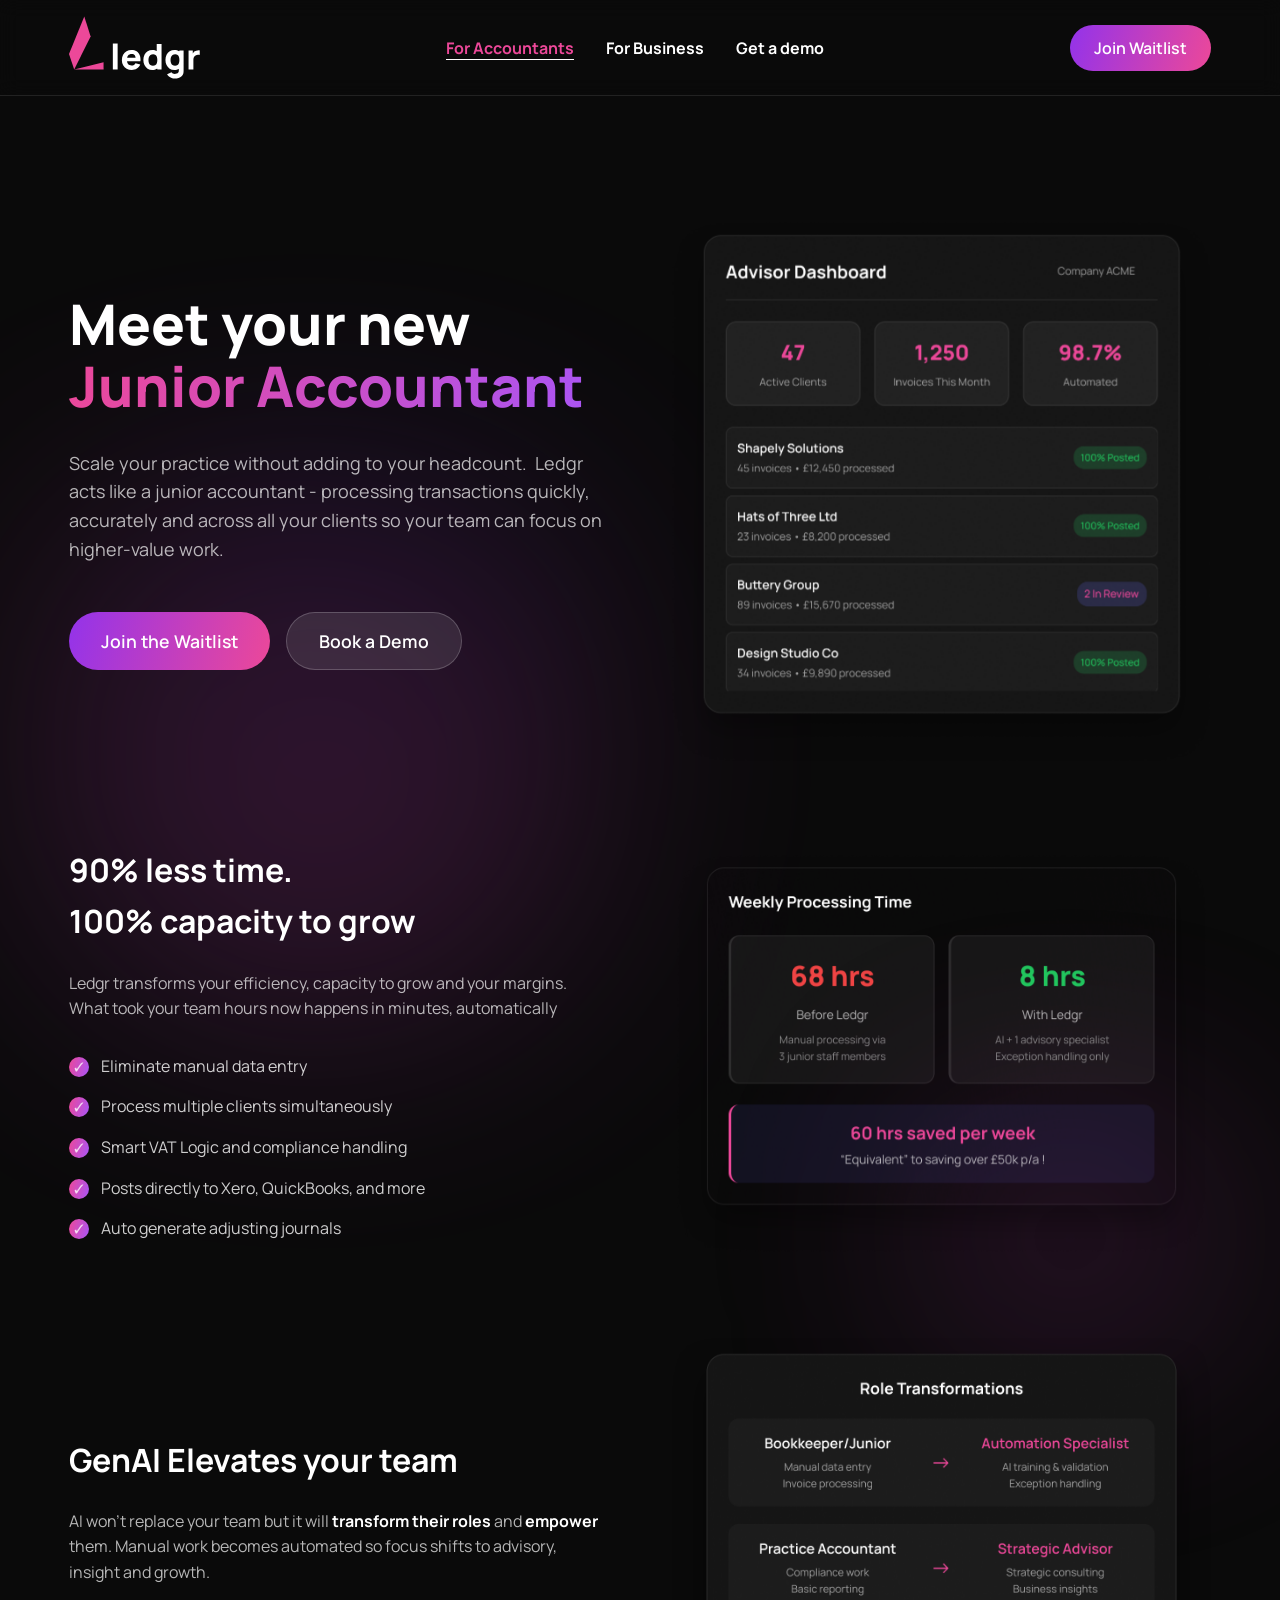
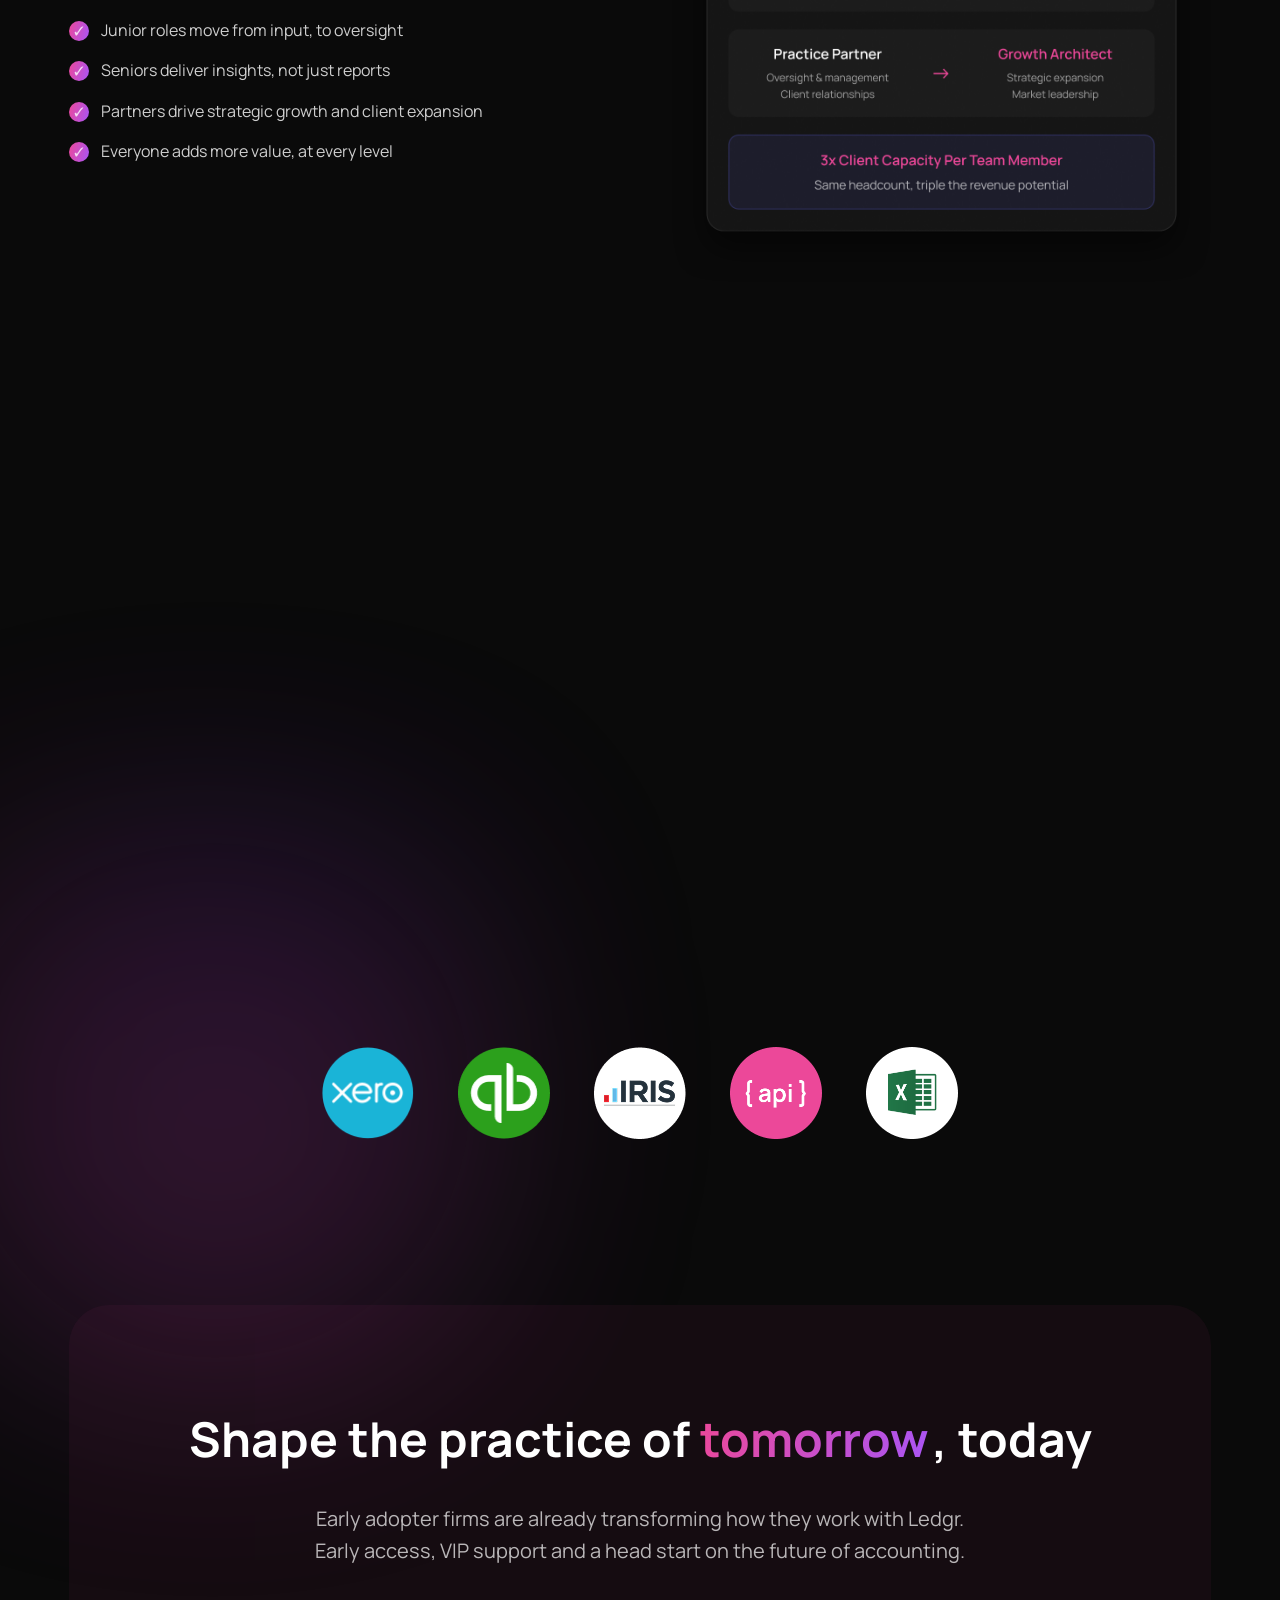
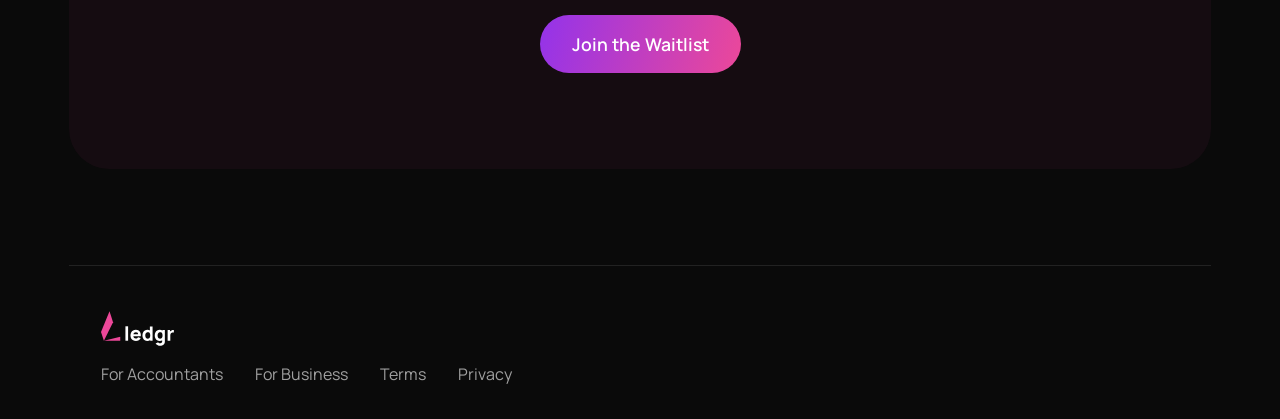
==== for-accountants/index.html @ b86c3c22 "Initial import of live site from /var/www/html" ====
<!DOCTYPE html>
<html lang="en-GB">
<head>
	<meta charset="utf-8">
	<meta name="viewport" content="width=device-width, initial-scale=1">
	<link rel="shortcut icon" href="../images/favicon.png" />

	<link rel="preconnect" href="https://fonts.googleapis.com">
	<link rel="preconnect" href="https://fonts.gstatic.com" crossorigin>
	<link href="https://fonts.googleapis.com/css2?family=Manrope:wght@200..800&display=swap" rel="stylesheet">
	<link rel="stylesheet" href="https://sibforms.com/forms/end-form/build/sib-styles.css">
	<link rel="stylesheet" href="../css/main.css?v=2" type="text/css" media="all" />

	<title>Ledgr - A new era of accountancy</title>
</head>
<body>

	<header id="site-header">
		<div class="container">
			<a href="/"><img src="../images/logo.svg" alt="ledgr logo" /></a>
			<nav>
				<ul>
					<li class="current-page"><a href="../for-accountants">For Accountants</a></li>
					<li><a href="../for-business">For Business</a></li>
					<li><a href="#get-a-demo" class="modal-link">Get a demo</a></li>
				</ul>
			</nav>
			<div class="header-right">
				<a href="#join-waiting-list" class="button modal-link"><span>Join Waitlist</span></a>
				<a href="#" class="button button-secondary toggle-nav"><span>Menu</span></a>
			</div>
		</div>
	</header>

	<div id="primary">

		<section class="page-block page-block-image-and-content page-block-accountants-banner">
			<div class="container">
				<div class="image-and-content image-on-right">
					<figure class="image-holder animate animated-delay-200" data-animate="fadeInUp">
						<img src="../images/accountants-image-1.png" alt="" />
					</figure>
					<article class="page-banner-text animate" data-animate="fadeInUp">
						<h1>Meet your new <span>Junior Accountant</span></h1>
						<p>Scale your practice without adding to your headcount.  Ledgr acts like a junior accountant - processing transactions quickly, accurately and across all your clients so your team can focus on higher-value work.</p>
						<div class="buttons">
							<a href="#join-waiting-list" class="button modal-link animate animated-delay-600" data-animate="fadeInUp"><span>Join the Waitlist</span></a>
							<a href="#get-a-demo" class="button button-secondary modal-link animate animated-delay-800" data-animate="fadeInUp"><span>Book a Demo</span></a>
						</div>
					</article>
				</div>
			</div>
		</section>

		<section class="page-block page-block-image-and-content page-block-accountants-content-1">
			<div class="container">
				<div class="image-and-content image-on-right">
					<figure class="image-holder animate animated-delay-200" data-animate="fadeInUp">
						<img src="../images/accountants-image-savings.png" alt="" />
					</figure>
					<article class="animate" data-animate="fadeInUp">
						<h2>90% less time. <br/>100% capacity to grow</h2>
						<p>Ledgr transforms your efficiency, capacity to grow and your margins. What took your team hours now happens in minutes, automatically</p>
						<ul class="tick-list">
							<li>Eliminate manual data entry </li>
							<li>Process multiple clients simultaneously</li>
							<li>Smart VAT Logic and compliance handling</li>
							<li>Posts directly to Xero, QuickBooks, and more</li>
							<li>Auto generate adjusting journals</li>
						</ul>
					</article>
				</div>
			</div>
		</section>

		<section class="page-block page-block-image-and-content page-block-accountants-content-2">
			<div class="container">
				<div class="image-and-content image-on-right">
					<figure class="image-holder animate animated-delay-200" data-animate="fadeInUp">
						<img src="../images/accountants-image-3.png" alt="" />
					</figure>
					<article class="animate" data-animate="fadeInUp">
						<h2>GenAI Elevates your team</h2>
						<p>AI won't replace your team but it will <strong>transform their roles</strong> and <strong>empower</strong> them. Manual work becomes automated so focus shifts to advisory, insight and growth.</p>
						<ul class="tick-list">
							<li>Junior roles move from input, to oversight</li>
							<li>Seniors deliver insights, not just reports</li>
							<li>Partners drive strategic growth and client expansion</li>
							<li>Everyone adds more value, at every level</li>
						</ul>
					</article>
				</div>
			</div>
		</section>

		<section class="page-block page-block-stats page-block-accountants-stats">
			<div class="container">
				<div class="stats-header animate" data-animate="fadeInUp">
					<h2>Numbers matter. <span>Here’s what to expect</span></h2>
					<p>Working closely with early adopters to deliver these outcomes and start to add real value</p>
				</div>
				<div class="stats-bar">
					<div class="stat animate animated-delay-200" data-animate="fadeInUp">
						<div class="stat-number">90%</div>
						<p>Reduction in <br/>processing time</p>
					</div>
					<div class="stat animate animated-delay-400" data-animate="fadeInUp">
						<div class="stat-number">3x</div>
						<p>Client capacity per team member</p>
					</div>
					<div class="stat animate animated-delay-600" data-animate="fadeInUp">
						<div class="stat-number">£125k +</div>
						<p>Estimated additional billable time p/a</p>
					</div>
					<div class="stat animate animated-delay-800" data-animate="fadeInUp">
						<div class="stat-number">48 hrs</div>
						<p>Setup and integration time</p>
					</div>
				</div>
			</div>
		</section>

		<section class="page-block page-block-works-with page-block-accountants-works-with">
			<div class="container">
				<div class="works-with-heading animate" data-animate="fadeInUp">
					<h2>Built To Work With Your Existing Tools</h2>
					<p>*Contact us for any specific tool at hello@ledgr.team</p>
				</div>
				<div class="works-with">
					<img src="../images/works-with-logos/xero.png" alt="Xero" class="animate animated-delay-200" data-animate="fadeInUp" />
					<img src="../images/works-with-logos/qb.png" alt="QuickBooks" class="animate animated-delay-400" data-animate="fadeInUp" />
					<img src="../images/works-with-logos/iris.png" alt="Iris" class="animate animated-delay-600" data-animate="fadeInUp" />
					<img src="../images/works-with-logos/api.png" alt="api" class="animate animated-delay-800" data-animate="fadeInUp" />
					<img src="../images/works-with-logos/excel.png" alt="Excel" class="animate animated-delay-1000" data-animate="fadeInUp" />
				</div>
			</div>
		</section>

		<section class="page-block page-block-call-to-action page-block-accountants-call-to-action">
			<div class="container">
				<div class="call-to-action">
					<h2 class="animate" data-animate="fadeInUp">Shape the practice of <span>tomorrow</span>, today</h2>
					<p class="animate animated-delay-200" data-animate="fadeInUp">Early adopter firms are already transforming how they work with Ledgr.<br/>Early access, VIP support and a head start on the future of accounting.</p>
					<div class="buttons animate animated-delay-400" data-animate="fadeInUp">
						<a href="#join-waiting-list" class="button modal-link"><span>Join the Waitlist</span></a>
					</div>
				</div>
			</div>
		</section>

		<footer id="site-footer">
			<div class="container">
				<img src="../images/logo.svg" alt="ledgr logo" class="footer-logo" />
				<nav>
					<ul>
						<li><a href="../for-accountants">For Accountants</a></li>
						<li><a href="../for-business">For Business</a></li>
						<li><a href="../terms">Terms</a></li>
						<li><a href="../privacy">Privacy</a></li>
					</ul>
				</nav>
			</div>
		</footer>

	</div>

	<!-- Start of modal forms -->
	<div class="modal-back"></div>
	<div class="modal-window">
		<span class="modal-window-gradient"></span>
		<a href="#" class="close-modal-window-link close-modal-window">Close</a>
		<div class="modal-window-content">

			<div class="modal-form">
				<div class="modal-form-heading">
					<h5>Start your Ledgr journey today</h5>
					<p>Get your name on the list to be one of the first to try Ledgr.ai</p>
				</div>

				<div class="sib-form">
				    <div id="sib-form-container" class="sib-form-container">
				        <div
				            id="error-message"
				            class="sib-form-message-panel"
				        >
				            <div class="sib-form-message-panel__text sib-form-message-panel__text--center">
				                <svg viewBox="0 0 512 512" class="sib-icon sib-notification__icon">
				                    <path
				                        d="M256 40c118.621 0 216 96.075 216 216 0 119.291-96.61 216-216 216-119.244 0-216-96.562-216-216 0-119.203 96.602-216 216-216m0-32C119.043 8 8 119.083 8 256c0 136.997 111.043 248 248 248s248-111.003 248-248C504 119.083 392.957 8 256 8zm-11.49 120h22.979c6.823 0 12.274 5.682 11.99 12.5l-7 168c-.268 6.428-5.556 11.5-11.99 11.5h-8.979c-6.433 0-11.722-5.073-11.99-11.5l-7-168c-.283-6.818 5.167-12.5 11.99-12.5zM256 340c-15.464 0-28 12.536-28 28s12.536 28 28 28 28-12.536 28-28-12.536-28-28-28z"
				                    />
				                </svg>
				                <span class="sib-form-message-panel__inner-text"> Your data could not be saved. Please try again. </span>
				            </div>
				        </div>
				        <div></div>
				        <div
				            id="success-message"
				            class="sib-form-message-panel"
				            
				        >
				        	<div class="modal-form-success">
								<h5>Check your inbox!</h5>
								<p>Thanks for your interest in Legdr!<br/>Keep an eye on your inbox!</p>
								<div class="buttons">
									<a href="/" class="button close-modal-window-link"><span>Back to site</span></a>
								</div>
							</div>
				        	<span class="sib-form-message-panel__inner-text" style="position: absolute; left: -9999px;">
				        	</span>
				        </div>
				        <div></div>
				        <div
				            id="sib-container"
				            class="sib-container--large sib-container--vertical"
				            
				        >
				            <form
				                id="sib-form"
				                method="POST"
				                action="https://a8857b0c.sibforms.com/serve/[base64]"
				                data-type="subscription"
				            >
				                <div>
				                    <div class="sib-checkbox-group sib-form-block">
				                        <div class="form__entry entry_mcq">
				                            <div class="form__label-row">
				                                <div class="modal-form-checkboxes">
				                                    <div class="entry__choice">
				                                        <label class="checkbox__label">
				                                            <input type="checkbox" class="input_replaced" name="PROSPECT_REQUEST[]" data-value="get a demo" value="get a demo" data-required="true" />
				                                            <span class="checkbox checkbox_tick_positive"></span>
				                                            <span>Request a demo</span>
				                                        </label>
				                                    </div>
				                                    <div class="entry__choice">
				                                        <label class="checkbox__label">
				                                            <input type="checkbox" class="input_replaced" name="PROSPECT_REQUEST[]" data-value="join the waiting list" value="join the waiting list" data-required="true" />
				                                            <span class="checkbox checkbox_tick_positive"></span>
				                                            <span>Add me to the waiting list</span>
				                                        </label>
				                                    </div>
				                                </div>
				                            </div>
				                            <label
				                                class="entry__error entry__error--primary"
				                            >
				                            </label>
				                        </div>
				                    </div>
				                </div>
				                <div>
				                    <div class="modal-form-field sib-input sib-form-block">
				                        <div class="form__entry entry_block">
				                            <div class="form__label-row">
				                                <label
				                                    class="entry__label"
				                                    for="FIRSTNAME"
				                                    data-required="*"
				                                >
				                                    First name
				                                </label>
				                                <div class="entry__field"><input class="input" maxlength="200" type="text" id="FIRSTNAME" name="FIRSTNAME" autocomplete="off" placeholder="" data-required="true" required /></div>
				                            </div>
				                            <label
				                                class="entry__error entry__error--primary"
				                            >
				                            </label>
				                        </div>
				                    </div>
				                </div>
				                <div>
				                    <div class="modal-form-field sib-input sib-form-block">
				                        <div class="form__entry entry_block">
				                            <div class="form__label-row">
				                                <label
				                                    class="entry__label"
				                                    for="LASTNAME"
				                                    data-required="*"
				                                >
				                                    Last name
				                                </label>
				                                <div class="entry__field"><input class="input" maxlength="200" type="text" id="LASTNAME" name="LASTNAME" autocomplete="off" placeholder="" data-required="true" required /></div>
				                            </div>
				                            <label
				                                class="entry__error entry__error--primary"
				                            >
				                            </label>
				                        </div>
				                    </div>
				                </div>
				                <div>
				                    <div class="modal-form-field sib-input sib-form-block">
				                        <div class="form__entry entry_block">
				                            <div class="form__label-row">
				                                <label
				                                    class="entry__label"
				                                    for="COMPANY"
				                                    data-required="*"
				                                >
				                                    Company
				                                </label>
				                                <div class="entry__field"><input class="input" maxlength="200" type="text" id="COMPANY" name="COMPANY" autocomplete="off" placeholder="" data-required="true" required /></div>
				                            </div>
				                            <label
				                                class="entry__error entry__error--primary"
				                            >
				                            </label>
				                        </div>
				                    </div>
				                </div>
				                <div>
				                    <div class="modal-form-field sib-input sib-form-block">
				                        <div class="form__entry entry_block">
				                            <div class="form__label-row">
				                                <label class="entry__label" for="EMAIL" data-required="*">
				                                    Email
				                                </label>
				                                <div class="entry__field"><input class="input" type="text" id="EMAIL" name="EMAIL" autocomplete="off" placeholder="" data-required="true" required /></div>
				                            </div>
				                            <label
				                                class="entry__error entry__error--primary"
				                            >
				                            </label>
				                        </div>
				                    </div>
				                </div>
				                <div>
				                    <div class="sib-form-block">
				                        <button
				                            class="sib-form-block__button sib-form-block__button-with-loader button"
				                            form="sib-form"
				                            type="submit"
				                        >
				                            <svg class="icon clickable__icon progress-indicator__icon sib-hide-loader-icon" viewBox="0 0 512 512">
				                                <path
				                                    d="M460.116 373.846l-20.823-12.022c-5.541-3.199-7.54-10.159-4.663-15.874 30.137-59.886 28.343-131.652-5.386-189.946-33.641-58.394-94.896-95.833-161.827-99.676C261.028 55.961 256 50.751 256 44.352V20.309c0-6.904 5.808-12.337 12.703-11.982 83.556 4.306 160.163 50.864 202.11 123.677 42.063 72.696 44.079 162.316 6.031 236.832-3.14 6.148-10.75 8.461-16.728 5.01z"
				                                />
				                            </svg>
				                            Submit
				                        </button>
				                    </div>
				                </div>
				                <input type="text" name="email_address_check" value="" class="input--hidden" /> <input type="hidden" name="locale" value="en" />
				            </form>
				        </div>
				    </div>
				</div>





			

		</div>
	</div>
	<!-- End of modal forms -->

<script>
    window.REQUIRED_CODE_ERROR_MESSAGE = "Please choose a country code";
    window.LOCALE = "en";
    window.EMAIL_INVALID_MESSAGE = window.SMS_INVALID_MESSAGE = "The information provided is invalid. Please review the field format and try again.";
    window.REQUIRED_ERROR_MESSAGE = "This field cannot be left blank. ";
    window.GENERIC_INVALID_MESSAGE = "The information provided is invalid. Please review the field format and try again.";
    window.translation = { common: { selectedList: "{quantity} list selected", selectedLists: "{quantity} lists selected", selectedOption: "{quantity} selected", selectedOptions: "{quantity} selected" } };
    var AUTOHIDE = Boolean(0);
</script>
<script defer src="https://sibforms.com/forms/end-form/build/main.js"></script>


	<script type="text/javascript" src="../js/jquery.js"></script>
	<script type="text/javascript" src="../js/script.js?v=1"></script>

</body>
</html>
---- css/main.css ----
html, body, div, span, applet, object, iframe, h1, h2, h3, h4, h5, h6, p, blockquote, pre, a, abbr, acronym, address, big, cite, code, del, dfn, font, img, ins, kbd, q, s, samp, small, strike, tt, var, dl, dt, dd, ol, ul, li, fieldset, form, label, legend, table, caption, tbody, tfoot, thead, tr, th, td {
  margin: 0;
  padding: 0;
  border: 0;
  outline: 0;
  font-weight: inherit;
  font-style: inherit;
  font-size: 100%;
  font-family: inherit;
  vertical-align: baseline;
}

:focus {
  outline: 0;
}

body {
  line-height: 1;
  color: black;
  background: white;
}

ol, ul {
  list-style: none;
}

table {
  border-collapse: separate;
  border-spacing: 0;
}

caption, th, td {
  text-align: left;
  font-weight: normal;
}

blockquote:before, blockquote:after, q:before, q:after {
  content: "";
}

blockquote, q {
  quotes: "" "";
}

div, nav, header, footer, aside, section {
  display: block;
}

/* Animate.css at top, added CSS at bottom */
/*!
 * animate.css -https://daneden.github.io/animate.css/
 * Version - 3.7.2
 * Licensed under the MIT license - http://opensource.org/licenses/MIT
 *
 * Copyright (c) 2019 Daniel Eden
 */
/*!
 * animate.css -http://daneden.me/animate
 * Version - 3.6.0
 * Licensed under the MIT license - http://opensource.org/licenses/MIT
 *
 * Copyright (c) 2018 Daniel Eden
 */
.animated {
  -webkit-animation-duration: 1.5s;
  animation-duration: 1.5s;
  -webkit-animation-fill-mode: both;
  animation-fill-mode: both;
}

.animated.infinite {
  -webkit-animation-iteration-count: infinite;
  animation-iteration-count: infinite;
}

@-webkit-keyframes bounce {
  from, 20%, 53%, 80%, to {
    -webkit-animation-timing-function: cubic-bezier(0.215, 0.61, 0.355, 1);
    animation-timing-function: cubic-bezier(0.215, 0.61, 0.355, 1);
    -webkit-transform: translate3d(0, 0, 0);
    transform: translate3d(0, 0, 0);
  }
  40%, 43% {
    -webkit-animation-timing-function: cubic-bezier(0.755, 0.05, 0.855, 0.06);
    animation-timing-function: cubic-bezier(0.755, 0.05, 0.855, 0.06);
    -webkit-transform: translate3d(0, -30px, 0);
    transform: translate3d(0, -30px, 0);
  }
  70% {
    -webkit-animation-timing-function: cubic-bezier(0.755, 0.05, 0.855, 0.06);
    animation-timing-function: cubic-bezier(0.755, 0.05, 0.855, 0.06);
    -webkit-transform: translate3d(0, -15px, 0);
    transform: translate3d(0, -15px, 0);
  }
  90% {
    -webkit-transform: translate3d(0, -4px, 0);
    transform: translate3d(0, -4px, 0);
  }
}
@keyframes bounce {
  from, 20%, 53%, 80%, to {
    -webkit-animation-timing-function: cubic-bezier(0.215, 0.61, 0.355, 1);
    animation-timing-function: cubic-bezier(0.215, 0.61, 0.355, 1);
    -webkit-transform: translate3d(0, 0, 0);
    transform: translate3d(0, 0, 0);
  }
  40%, 43% {
    -webkit-animation-timing-function: cubic-bezier(0.755, 0.05, 0.855, 0.06);
    animation-timing-function: cubic-bezier(0.755, 0.05, 0.855, 0.06);
    -webkit-transform: translate3d(0, -30px, 0);
    transform: translate3d(0, -30px, 0);
  }
  70% {
    -webkit-animation-timing-function: cubic-bezier(0.755, 0.05, 0.855, 0.06);
    animation-timing-function: cubic-bezier(0.755, 0.05, 0.855, 0.06);
    -webkit-transform: translate3d(0, -15px, 0);
    transform: translate3d(0, -15px, 0);
  }
  90% {
    -webkit-transform: translate3d(0, -4px, 0);
    transform: translate3d(0, -4px, 0);
  }
}
.bounce {
  -webkit-animation-name: bounce;
  animation-name: bounce;
  -webkit-transform-origin: center bottom;
  transform-origin: center bottom;
}

@-webkit-keyframes flash {
  from, 50%, to {
    opacity: 1;
  }
  25%, 75% {
    opacity: 0;
  }
}
@keyframes flash {
  from, 50%, to {
    opacity: 1;
  }
  25%, 75% {
    opacity: 0;
  }
}
.flash {
  -webkit-animation-name: flash;
  animation-name: flash;
}

/* originally authored by Nick Pettit - https://github.com/nickpettit/glide */
@-webkit-keyframes pulse {
  from {
    -webkit-transform: scale3d(1, 1, 1);
    transform: scale3d(1, 1, 1);
  }
  50% {
    -webkit-transform: scale3d(1.05, 1.05, 1.05);
    transform: scale3d(1.05, 1.05, 1.05);
  }
  to {
    -webkit-transform: scale3d(1, 1, 1);
    transform: scale3d(1, 1, 1);
  }
}
@keyframes pulse {
  from {
    -webkit-transform: scale3d(1, 1, 1);
    transform: scale3d(1, 1, 1);
  }
  50% {
    -webkit-transform: scale3d(1.05, 1.05, 1.05);
    transform: scale3d(1.05, 1.05, 1.05);
  }
  to {
    -webkit-transform: scale3d(1, 1, 1);
    transform: scale3d(1, 1, 1);
  }
}
.pulse {
  -webkit-animation-name: pulse;
  animation-name: pulse;
}

@-webkit-keyframes rubberBand {
  from {
    -webkit-transform: scale3d(1, 1, 1);
    transform: scale3d(1, 1, 1);
  }
  30% {
    -webkit-transform: scale3d(1.25, 0.75, 1);
    transform: scale3d(1.25, 0.75, 1);
  }
  40% {
    -webkit-transform: scale3d(0.75, 1.25, 1);
    transform: scale3d(0.75, 1.25, 1);
  }
  50% {
    -webkit-transform: scale3d(1.15, 0.85, 1);
    transform: scale3d(1.15, 0.85, 1);
  }
  65% {
    -webkit-transform: scale3d(0.95, 1.05, 1);
    transform: scale3d(0.95, 1.05, 1);
  }
  75% {
    -webkit-transform: scale3d(1.05, 0.95, 1);
    transform: scale3d(1.05, 0.95, 1);
  }
  to {
    -webkit-transform: scale3d(1, 1, 1);
    transform: scale3d(1, 1, 1);
  }
}
@keyframes rubberBand {
  from {
    -webkit-transform: scale3d(1, 1, 1);
    transform: scale3d(1, 1, 1);
  }
  30% {
    -webkit-transform: scale3d(1.25, 0.75, 1);
    transform: scale3d(1.25, 0.75, 1);
  }
  40% {
    -webkit-transform: scale3d(0.75, 1.25, 1);
    transform: scale3d(0.75, 1.25, 1);
  }
  50% {
    -webkit-transform: scale3d(1.15, 0.85, 1);
    transform: scale3d(1.15, 0.85, 1);
  }
  65% {
    -webkit-transform: scale3d(0.95, 1.05, 1);
    transform: scale3d(0.95, 1.05, 1);
  }
  75% {
    -webkit-transform: scale3d(1.05, 0.95, 1);
    transform: scale3d(1.05, 0.95, 1);
  }
  to {
    -webkit-transform: scale3d(1, 1, 1);
    transform: scale3d(1, 1, 1);
  }
}
.rubberBand {
  -webkit-animation-name: rubberBand;
  animation-name: rubberBand;
}

@-webkit-keyframes shake {
  from, to {
    -webkit-transform: translate3d(0, 0, 0);
    transform: translate3d(0, 0, 0);
  }
  10%, 30%, 50%, 70%, 90% {
    -webkit-transform: translate3d(-10px, 0, 0);
    transform: translate3d(-10px, 0, 0);
  }
  20%, 40%, 60%, 80% {
    -webkit-transform: translate3d(10px, 0, 0);
    transform: translate3d(10px, 0, 0);
  }
}
@keyframes shake {
  from, to {
    -webkit-transform: translate3d(0, 0, 0);
    transform: translate3d(0, 0, 0);
  }
  10%, 30%, 50%, 70%, 90% {
    -webkit-transform: translate3d(-10px, 0, 0);
    transform: translate3d(-10px, 0, 0);
  }
  20%, 40%, 60%, 80% {
    -webkit-transform: translate3d(10px, 0, 0);
    transform: translate3d(10px, 0, 0);
  }
}
.shake {
  -webkit-animation-name: shake;
  animation-name: shake;
}

@-webkit-keyframes headShake {
  0% {
    -webkit-transform: translateX(0);
    transform: translateX(0);
  }
  6.5% {
    -webkit-transform: translateX(-6px) rotateY(-9deg);
    transform: translateX(-6px) rotateY(-9deg);
  }
  18.5% {
    -webkit-transform: translateX(5px) rotateY(7deg);
    transform: translateX(5px) rotateY(7deg);
  }
  31.5% {
    -webkit-transform: translateX(-3px) rotateY(-5deg);
    transform: translateX(-3px) rotateY(-5deg);
  }
  43.5% {
    -webkit-transform: translateX(2px) rotateY(3deg);
    transform: translateX(2px) rotateY(3deg);
  }
  50% {
    -webkit-transform: translateX(0);
    transform: translateX(0);
  }
}
@keyframes headShake {
  0% {
    -webkit-transform: translateX(0);
    transform: translateX(0);
  }
  6.5% {
    -webkit-transform: translateX(-6px) rotateY(-9deg);
    transform: translateX(-6px) rotateY(-9deg);
  }
  18.5% {
    -webkit-transform: translateX(5px) rotateY(7deg);
    transform: translateX(5px) rotateY(7deg);
  }
  31.5% {
    -webkit-transform: translateX(-3px) rotateY(-5deg);
    transform: translateX(-3px) rotateY(-5deg);
  }
  43.5% {
    -webkit-transform: translateX(2px) rotateY(3deg);
    transform: translateX(2px) rotateY(3deg);
  }
  50% {
    -webkit-transform: translateX(0);
    transform: translateX(0);
  }
}
.headShake {
  -webkit-animation-timing-function: ease-in-out;
  animation-timing-function: ease-in-out;
  -webkit-animation-name: headShake;
  animation-name: headShake;
}

@-webkit-keyframes swing {
  20% {
    -webkit-transform: rotate3d(0, 0, 1, 15deg);
    transform: rotate3d(0, 0, 1, 15deg);
  }
  40% {
    -webkit-transform: rotate3d(0, 0, 1, -10deg);
    transform: rotate3d(0, 0, 1, -10deg);
  }
  60% {
    -webkit-transform: rotate3d(0, 0, 1, 5deg);
    transform: rotate3d(0, 0, 1, 5deg);
  }
  80% {
    -webkit-transform: rotate3d(0, 0, 1, -5deg);
    transform: rotate3d(0, 0, 1, -5deg);
  }
  to {
    -webkit-transform: rotate3d(0, 0, 1, 0deg);
    transform: rotate3d(0, 0, 1, 0deg);
  }
}
@keyframes swing {
  20% {
    -webkit-transform: rotate3d(0, 0, 1, 15deg);
    transform: rotate3d(0, 0, 1, 15deg);
  }
  40% {
    -webkit-transform: rotate3d(0, 0, 1, -10deg);
    transform: rotate3d(0, 0, 1, -10deg);
  }
  60% {
    -webkit-transform: rotate3d(0, 0, 1, 5deg);
    transform: rotate3d(0, 0, 1, 5deg);
  }
  80% {
    -webkit-transform: rotate3d(0, 0, 1, -5deg);
    transform: rotate3d(0, 0, 1, -5deg);
  }
  to {
    -webkit-transform: rotate3d(0, 0, 1, 0deg);
    transform: rotate3d(0, 0, 1, 0deg);
  }
}
.swing {
  -webkit-transform-origin: top center;
  transform-origin: top center;
  -webkit-animation-name: swing;
  animation-name: swing;
}

@-webkit-keyframes tada {
  from {
    -webkit-transform: scale3d(1, 1, 1);
    transform: scale3d(1, 1, 1);
  }
  10%, 20% {
    -webkit-transform: scale3d(0.9, 0.9, 0.9) rotate3d(0, 0, 1, -3deg);
    transform: scale3d(0.9, 0.9, 0.9) rotate3d(0, 0, 1, -3deg);
  }
  30%, 50%, 70%, 90% {
    -webkit-transform: scale3d(1.1, 1.1, 1.1) rotate3d(0, 0, 1, 3deg);
    transform: scale3d(1.1, 1.1, 1.1) rotate3d(0, 0, 1, 3deg);
  }
  40%, 60%, 80% {
    -webkit-transform: scale3d(1.1, 1.1, 1.1) rotate3d(0, 0, 1, -3deg);
    transform: scale3d(1.1, 1.1, 1.1) rotate3d(0, 0, 1, -3deg);
  }
  to {
    -webkit-transform: scale3d(1, 1, 1);
    transform: scale3d(1, 1, 1);
  }
}
@keyframes tada {
  from {
    -webkit-transform: scale3d(1, 1, 1);
    transform: scale3d(1, 1, 1);
  }
  10%, 20% {
    -webkit-transform: scale3d(0.9, 0.9, 0.9) rotate3d(0, 0, 1, -3deg);
    transform: scale3d(0.9, 0.9, 0.9) rotate3d(0, 0, 1, -3deg);
  }
  30%, 50%, 70%, 90% {
    -webkit-transform: scale3d(1.1, 1.1, 1.1) rotate3d(0, 0, 1, 3deg);
    transform: scale3d(1.1, 1.1, 1.1) rotate3d(0, 0, 1, 3deg);
  }
  40%, 60%, 80% {
    -webkit-transform: scale3d(1.1, 1.1, 1.1) rotate3d(0, 0, 1, -3deg);
    transform: scale3d(1.1, 1.1, 1.1) rotate3d(0, 0, 1, -3deg);
  }
  to {
    -webkit-transform: scale3d(1, 1, 1);
    transform: scale3d(1, 1, 1);
  }
}
.tada {
  -webkit-animation-name: tada;
  animation-name: tada;
}

/* originally authored by Nick Pettit - https://github.com/nickpettit/glide */
@-webkit-keyframes wobble {
  from {
    -webkit-transform: translate3d(0, 0, 0);
    transform: translate3d(0, 0, 0);
  }
  15% {
    -webkit-transform: translate3d(-25%, 0, 0) rotate3d(0, 0, 1, -5deg);
    transform: translate3d(-25%, 0, 0) rotate3d(0, 0, 1, -5deg);
  }
  30% {
    -webkit-transform: translate3d(20%, 0, 0) rotate3d(0, 0, 1, 3deg);
    transform: translate3d(20%, 0, 0) rotate3d(0, 0, 1, 3deg);
  }
  45% {
    -webkit-transform: translate3d(-15%, 0, 0) rotate3d(0, 0, 1, -3deg);
    transform: translate3d(-15%, 0, 0) rotate3d(0, 0, 1, -3deg);
  }
  60% {
    -webkit-transform: translate3d(10%, 0, 0) rotate3d(0, 0, 1, 2deg);
    transform: translate3d(10%, 0, 0) rotate3d(0, 0, 1, 2deg);
  }
  75% {
    -webkit-transform: translate3d(-5%, 0, 0) rotate3d(0, 0, 1, -1deg);
    transform: translate3d(-5%, 0, 0) rotate3d(0, 0, 1, -1deg);
  }
  to {
    -webkit-transform: translate3d(0, 0, 0);
    transform: translate3d(0, 0, 0);
  }
}
@keyframes wobble {
  from {
    -webkit-transform: translate3d(0, 0, 0);
    transform: translate3d(0, 0, 0);
  }
  15% {
    -webkit-transform: translate3d(-25%, 0, 0) rotate3d(0, 0, 1, -5deg);
    transform: translate3d(-25%, 0, 0) rotate3d(0, 0, 1, -5deg);
  }
  30% {
    -webkit-transform: translate3d(20%, 0, 0) rotate3d(0, 0, 1, 3deg);
    transform: translate3d(20%, 0, 0) rotate3d(0, 0, 1, 3deg);
  }
  45% {
    -webkit-transform: translate3d(-15%, 0, 0) rotate3d(0, 0, 1, -3deg);
    transform: translate3d(-15%, 0, 0) rotate3d(0, 0, 1, -3deg);
  }
  60% {
    -webkit-transform: translate3d(10%, 0, 0) rotate3d(0, 0, 1, 2deg);
    transform: translate3d(10%, 0, 0) rotate3d(0, 0, 1, 2deg);
  }
  75% {
    -webkit-transform: translate3d(-5%, 0, 0) rotate3d(0, 0, 1, -1deg);
    transform: translate3d(-5%, 0, 0) rotate3d(0, 0, 1, -1deg);
  }
  to {
    -webkit-transform: translate3d(0, 0, 0);
    transform: translate3d(0, 0, 0);
  }
}
.wobble {
  -webkit-animation-name: wobble;
  animation-name: wobble;
}

@-webkit-keyframes jello {
  from, 11.1%, to {
    -webkit-transform: translate3d(0, 0, 0);
    transform: translate3d(0, 0, 0);
  }
  22.2% {
    -webkit-transform: skewX(-12.5deg) skewY(-12.5deg);
    transform: skewX(-12.5deg) skewY(-12.5deg);
  }
  33.3% {
    -webkit-transform: skewX(6.25deg) skewY(6.25deg);
    transform: skewX(6.25deg) skewY(6.25deg);
  }
  44.4% {
    -webkit-transform: skewX(-3.125deg) skewY(-3.125deg);
    transform: skewX(-3.125deg) skewY(-3.125deg);
  }
  55.5% {
    -webkit-transform: skewX(1.5625deg) skewY(1.5625deg);
    transform: skewX(1.5625deg) skewY(1.5625deg);
  }
  66.6% {
    -webkit-transform: skewX(-0.78125deg) skewY(-0.78125deg);
    transform: skewX(-0.78125deg) skewY(-0.78125deg);
  }
  77.7% {
    -webkit-transform: skewX(0.390625deg) skewY(0.390625deg);
    transform: skewX(0.390625deg) skewY(0.390625deg);
  }
  88.8% {
    -webkit-transform: skewX(-0.1953125deg) skewY(-0.1953125deg);
    transform: skewX(-0.1953125deg) skewY(-0.1953125deg);
  }
}
@keyframes jello {
  from, 11.1%, to {
    -webkit-transform: translate3d(0, 0, 0);
    transform: translate3d(0, 0, 0);
  }
  22.2% {
    -webkit-transform: skewX(-12.5deg) skewY(-12.5deg);
    transform: skewX(-12.5deg) skewY(-12.5deg);
  }
  33.3% {
    -webkit-transform: skewX(6.25deg) skewY(6.25deg);
    transform: skewX(6.25deg) skewY(6.25deg);
  }
  44.4% {
    -webkit-transform: skewX(-3.125deg) skewY(-3.125deg);
    transform: skewX(-3.125deg) skewY(-3.125deg);
  }
  55.5% {
    -webkit-transform: skewX(1.5625deg) skewY(1.5625deg);
    transform: skewX(1.5625deg) skewY(1.5625deg);
  }
  66.6% {
    -webkit-transform: skewX(-0.78125deg) skewY(-0.78125deg);
    transform: skewX(-0.78125deg) skewY(-0.78125deg);
  }
  77.7% {
    -webkit-transform: skewX(0.390625deg) skewY(0.390625deg);
    transform: skewX(0.390625deg) skewY(0.390625deg);
  }
  88.8% {
    -webkit-transform: skewX(-0.1953125deg) skewY(-0.1953125deg);
    transform: skewX(-0.1953125deg) skewY(-0.1953125deg);
  }
}
.jello {
  -webkit-animation-name: jello;
  animation-name: jello;
  -webkit-transform-origin: center;
  transform-origin: center;
}

@-webkit-keyframes bounceIn {
  from, 20%, 40%, 60%, 80%, to {
    -webkit-animation-timing-function: cubic-bezier(0.215, 0.61, 0.355, 1);
    animation-timing-function: cubic-bezier(0.215, 0.61, 0.355, 1);
  }
  0% {
    opacity: 0;
    -webkit-transform: scale3d(0.3, 0.3, 0.3);
    transform: scale3d(0.3, 0.3, 0.3);
  }
  20% {
    -webkit-transform: scale3d(1.1, 1.1, 1.1);
    transform: scale3d(1.1, 1.1, 1.1);
  }
  40% {
    -webkit-transform: scale3d(0.9, 0.9, 0.9);
    transform: scale3d(0.9, 0.9, 0.9);
  }
  60% {
    opacity: 1;
    -webkit-transform: scale3d(1.03, 1.03, 1.03);
    transform: scale3d(1.03, 1.03, 1.03);
  }
  80% {
    -webkit-transform: scale3d(0.97, 0.97, 0.97);
    transform: scale3d(0.97, 0.97, 0.97);
  }
  to {
    opacity: 1;
    -webkit-transform: scale3d(1, 1, 1);
    transform: scale3d(1, 1, 1);
  }
}
@keyframes bounceIn {
  from, 20%, 40%, 60%, 80%, to {
    -webkit-animation-timing-function: cubic-bezier(0.215, 0.61, 0.355, 1);
    animation-timing-function: cubic-bezier(0.215, 0.61, 0.355, 1);
  }
  0% {
    opacity: 0;
    -webkit-transform: scale3d(0.3, 0.3, 0.3);
    transform: scale3d(0.3, 0.3, 0.3);
  }
  20% {
    -webkit-transform: scale3d(1.1, 1.1, 1.1);
    transform: scale3d(1.1, 1.1, 1.1);
  }
  40% {
    -webkit-transform: scale3d(0.9, 0.9, 0.9);
    transform: scale3d(0.9, 0.9, 0.9);
  }
  60% {
    opacity: 1;
    -webkit-transform: scale3d(1.03, 1.03, 1.03);
    transform: scale3d(1.03, 1.03, 1.03);
  }
  80% {
    -webkit-transform: scale3d(0.97, 0.97, 0.97);
    transform: scale3d(0.97, 0.97, 0.97);
  }
  to {
    opacity: 1;
    -webkit-transform: scale3d(1, 1, 1);
    transform: scale3d(1, 1, 1);
  }
}
.bounceIn {
  -webkit-animation-duration: 0.75s;
  animation-duration: 0.75s;
  -webkit-animation-name: bounceIn;
  animation-name: bounceIn;
}

@-webkit-keyframes bounceInDown {
  from, 60%, 75%, 90%, to {
    -webkit-animation-timing-function: cubic-bezier(0.215, 0.61, 0.355, 1);
    animation-timing-function: cubic-bezier(0.215, 0.61, 0.355, 1);
  }
  0% {
    opacity: 0;
    -webkit-transform: translate3d(0, -3000px, 0);
    transform: translate3d(0, -3000px, 0);
  }
  60% {
    opacity: 1;
    -webkit-transform: translate3d(0, 25px, 0);
    transform: translate3d(0, 25px, 0);
  }
  75% {
    -webkit-transform: translate3d(0, -10px, 0);
    transform: translate3d(0, -10px, 0);
  }
  90% {
    -webkit-transform: translate3d(0, 5px, 0);
    transform: translate3d(0, 5px, 0);
  }
  to {
    -webkit-transform: translate3d(0, 0, 0);
    transform: translate3d(0, 0, 0);
  }
}
@keyframes bounceInDown {
  from, 60%, 75%, 90%, to {
    -webkit-animation-timing-function: cubic-bezier(0.215, 0.61, 0.355, 1);
    animation-timing-function: cubic-bezier(0.215, 0.61, 0.355, 1);
  }
  0% {
    opacity: 0;
    -webkit-transform: translate3d(0, -3000px, 0);
    transform: translate3d(0, -3000px, 0);
  }
  60% {
    opacity: 1;
    -webkit-transform: translate3d(0, 25px, 0);
    transform: translate3d(0, 25px, 0);
  }
  75% {
    -webkit-transform: translate3d(0, -10px, 0);
    transform: translate3d(0, -10px, 0);
  }
  90% {
    -webkit-transform: translate3d(0, 5px, 0);
    transform: translate3d(0, 5px, 0);
  }
  to {
    -webkit-transform: translate3d(0, 0, 0);
    transform: translate3d(0, 0, 0);
  }
}
.bounceInDown {
  -webkit-animation-name: bounceInDown;
  animation-name: bounceInDown;
}

@-webkit-keyframes bounceInLeft {
  from, 60%, 75%, 90%, to {
    -webkit-animation-timing-function: cubic-bezier(0.215, 0.61, 0.355, 1);
    animation-timing-function: cubic-bezier(0.215, 0.61, 0.355, 1);
  }
  0% {
    opacity: 0;
    -webkit-transform: translate3d(-3000px, 0, 0);
    transform: translate3d(-3000px, 0, 0);
  }
  60% {
    opacity: 1;
    -webkit-transform: translate3d(25px, 0, 0);
    transform: translate3d(25px, 0, 0);
  }
  75% {
    -webkit-transform: translate3d(-10px, 0, 0);
    transform: translate3d(-10px, 0, 0);
  }
  90% {
    -webkit-transform: translate3d(5px, 0, 0);
    transform: translate3d(5px, 0, 0);
  }
  to {
    -webkit-transform: translate3d(0, 0, 0);
    transform: translate3d(0, 0, 0);
  }
}
@keyframes bounceInLeft {
  from, 60%, 75%, 90%, to {
    -webkit-animation-timing-function: cubic-bezier(0.215, 0.61, 0.355, 1);
    animation-timing-function: cubic-bezier(0.215, 0.61, 0.355, 1);
  }
  0% {
    opacity: 0;
    -webkit-transform: translate3d(-3000px, 0, 0);
    transform: translate3d(-3000px, 0, 0);
  }
  60% {
    opacity: 1;
    -webkit-transform: translate3d(25px, 0, 0);
    transform: translate3d(25px, 0, 0);
  }
  75% {
    -webkit-transform: translate3d(-10px, 0, 0);
    transform: translate3d(-10px, 0, 0);
  }
  90% {
    -webkit-transform: translate3d(5px, 0, 0);
    transform: translate3d(5px, 0, 0);
  }
  to {
    -webkit-transform: translate3d(0, 0, 0);
    transform: translate3d(0, 0, 0);
  }
}
.bounceInLeft {
  -webkit-animation-name: bounceInLeft;
  animation-name: bounceInLeft;
}

@-webkit-keyframes bounceInRight {
  from, 60%, 75%, 90%, to {
    -webkit-animation-timing-function: cubic-bezier(0.215, 0.61, 0.355, 1);
    animation-timing-function: cubic-bezier(0.215, 0.61, 0.355, 1);
  }
  from {
    opacity: 0;
    -webkit-transform: translate3d(3000px, 0, 0);
    transform: translate3d(3000px, 0, 0);
  }
  60% {
    opacity: 1;
    -webkit-transform: translate3d(-25px, 0, 0);
    transform: translate3d(-25px, 0, 0);
  }
  75% {
    -webkit-transform: translate3d(10px, 0, 0);
    transform: translate3d(10px, 0, 0);
  }
  90% {
    -webkit-transform: translate3d(-5px, 0, 0);
    transform: translate3d(-5px, 0, 0);
  }
  to {
    -webkit-transform: translate3d(0, 0, 0);
    transform: translate3d(0, 0, 0);
  }
}
@keyframes bounceInRight {
  from, 60%, 75%, 90%, to {
    -webkit-animation-timing-function: cubic-bezier(0.215, 0.61, 0.355, 1);
    animation-timing-function: cubic-bezier(0.215, 0.61, 0.355, 1);
  }
  from {
    opacity: 0;
    -webkit-transform: translate3d(3000px, 0, 0);
    transform: translate3d(3000px, 0, 0);
  }
  60% {
    opacity: 1;
    -webkit-transform: translate3d(-25px, 0, 0);
    transform: translate3d(-25px, 0, 0);
  }
  75% {
    -webkit-transform: translate3d(10px, 0, 0);
    transform: translate3d(10px, 0, 0);
  }
  90% {
    -webkit-transform: translate3d(-5px, 0, 0);
    transform: translate3d(-5px, 0, 0);
  }
  to {
    -webkit-transform: translate3d(0, 0, 0);
    transform: translate3d(0, 0, 0);
  }
}
.bounceInRight {
  -webkit-animation-name: bounceInRight;
  animation-name: bounceInRight;
}

@-webkit-keyframes bounceInUp {
  from, 60%, 75%, 90%, to {
    -webkit-animation-timing-function: cubic-bezier(0.215, 0.61, 0.355, 1);
    animation-timing-function: cubic-bezier(0.215, 0.61, 0.355, 1);
  }
  from {
    opacity: 0;
    -webkit-transform: translate3d(0, 3000px, 0);
    transform: translate3d(0, 3000px, 0);
  }
  60% {
    opacity: 1;
    -webkit-transform: translate3d(0, -20px, 0);
    transform: translate3d(0, -20px, 0);
  }
  75% {
    -webkit-transform: translate3d(0, 10px, 0);
    transform: translate3d(0, 10px, 0);
  }
  90% {
    -webkit-transform: translate3d(0, -5px, 0);
    transform: translate3d(0, -5px, 0);
  }
  to {
    -webkit-transform: translate3d(0, 0, 0);
    transform: translate3d(0, 0, 0);
  }
}
@keyframes bounceInUp {
  from, 60%, 75%, 90%, to {
    -webkit-animation-timing-function: cubic-bezier(0.215, 0.61, 0.355, 1);
    animation-timing-function: cubic-bezier(0.215, 0.61, 0.355, 1);
  }
  from {
    opacity: 0;
    -webkit-transform: translate3d(0, 3000px, 0);
    transform: translate3d(0, 3000px, 0);
  }
  60% {
    opacity: 1;
    -webkit-transform: translate3d(0, -20px, 0);
    transform: translate3d(0, -20px, 0);
  }
  75% {
    -webkit-transform: translate3d(0, 10px, 0);
    transform: translate3d(0, 10px, 0);
  }
  90% {
    -webkit-transform: translate3d(0, -5px, 0);
    transform: translate3d(0, -5px, 0);
  }
  to {
    -webkit-transform: translate3d(0, 0, 0);
    transform: translate3d(0, 0, 0);
  }
}
.bounceInUp {
  -webkit-animation-name: bounceInUp;
  animation-name: bounceInUp;
}

@-webkit-keyframes bounceOut {
  20% {
    -webkit-transform: scale3d(0.9, 0.9, 0.9);
    transform: scale3d(0.9, 0.9, 0.9);
  }
  50%, 55% {
    opacity: 1;
    -webkit-transform: scale3d(1.1, 1.1, 1.1);
    transform: scale3d(1.1, 1.1, 1.1);
  }
  to {
    opacity: 0;
    -webkit-transform: scale3d(0.3, 0.3, 0.3);
    transform: scale3d(0.3, 0.3, 0.3);
  }
}
@keyframes bounceOut {
  20% {
    -webkit-transform: scale3d(0.9, 0.9, 0.9);
    transform: scale3d(0.9, 0.9, 0.9);
  }
  50%, 55% {
    opacity: 1;
    -webkit-transform: scale3d(1.1, 1.1, 1.1);
    transform: scale3d(1.1, 1.1, 1.1);
  }
  to {
    opacity: 0;
    -webkit-transform: scale3d(0.3, 0.3, 0.3);
    transform: scale3d(0.3, 0.3, 0.3);
  }
}
.bounceOut {
  -webkit-animation-duration: 0.75s;
  animation-duration: 0.75s;
  -webkit-animation-name: bounceOut;
  animation-name: bounceOut;
}

@-webkit-keyframes bounceOutDown {
  20% {
    -webkit-transform: translate3d(0, 10px, 0);
    transform: translate3d(0, 10px, 0);
  }
  40%, 45% {
    opacity: 1;
    -webkit-transform: translate3d(0, -20px, 0);
    transform: translate3d(0, -20px, 0);
  }
  to {
    opacity: 0;
    -webkit-transform: translate3d(0, 2000px, 0);
    transform: translate3d(0, 2000px, 0);
  }
}
@keyframes bounceOutDown {
  20% {
    -webkit-transform: translate3d(0, 10px, 0);
    transform: translate3d(0, 10px, 0);
  }
  40%, 45% {
    opacity: 1;
    -webkit-transform: translate3d(0, -20px, 0);
    transform: translate3d(0, -20px, 0);
  }
  to {
    opacity: 0;
    -webkit-transform: translate3d(0, 2000px, 0);
    transform: translate3d(0, 2000px, 0);
  }
}
.bounceOutDown {
  -webkit-animation-name: bounceOutDown;
  animation-name: bounceOutDown;
}

@-webkit-keyframes bounceOutLeft {
  20% {
    opacity: 1;
    -webkit-transform: translate3d(20px, 0, 0);
    transform: translate3d(20px, 0, 0);
  }
  to {
    opacity: 0;
    -webkit-transform: translate3d(-2000px, 0, 0);
    transform: translate3d(-2000px, 0, 0);
  }
}
@keyframes bounceOutLeft {
  20% {
    opacity: 1;
    -webkit-transform: translate3d(20px, 0, 0);
    transform: translate3d(20px, 0, 0);
  }
  to {
    opacity: 0;
    -webkit-transform: translate3d(-2000px, 0, 0);
    transform: translate3d(-2000px, 0, 0);
  }
}
.bounceOutLeft {
  -webkit-animation-name: bounceOutLeft;
  animation-name: bounceOutLeft;
}

@-webkit-keyframes bounceOutRight {
  20% {
    opacity: 1;
    -webkit-transform: translate3d(-20px, 0, 0);
    transform: translate3d(-20px, 0, 0);
  }
  to {
    opacity: 0;
    -webkit-transform: translate3d(2000px, 0, 0);
    transform: translate3d(2000px, 0, 0);
  }
}
@keyframes bounceOutRight {
  20% {
    opacity: 1;
    -webkit-transform: translate3d(-20px, 0, 0);
    transform: translate3d(-20px, 0, 0);
  }
  to {
    opacity: 0;
    -webkit-transform: translate3d(2000px, 0, 0);
    transform: translate3d(2000px, 0, 0);
  }
}
.bounceOutRight {
  -webkit-animation-name: bounceOutRight;
  animation-name: bounceOutRight;
}

@-webkit-keyframes bounceOutUp {
  20% {
    -webkit-transform: translate3d(0, -10px, 0);
    transform: translate3d(0, -10px, 0);
  }
  40%, 45% {
    opacity: 1;
    -webkit-transform: translate3d(0, 20px, 0);
    transform: translate3d(0, 20px, 0);
  }
  to {
    opacity: 0;
    -webkit-transform: translate3d(0, -2000px, 0);
    transform: translate3d(0, -2000px, 0);
  }
}
@keyframes bounceOutUp {
  20% {
    -webkit-transform: translate3d(0, -10px, 0);
    transform: translate3d(0, -10px, 0);
  }
  40%, 45% {
    opacity: 1;
    -webkit-transform: translate3d(0, 20px, 0);
    transform: translate3d(0, 20px, 0);
  }
  to {
    opacity: 0;
    -webkit-transform: translate3d(0, -2000px, 0);
    transform: translate3d(0, -2000px, 0);
  }
}
.bounceOutUp {
  -webkit-animation-name: bounceOutUp;
  animation-name: bounceOutUp;
}

@-webkit-keyframes fadeIn {
  from {
    opacity: 0;
  }
  to {
    opacity: 1;
  }
}
@keyframes fadeIn {
  from {
    opacity: 0;
  }
  to {
    opacity: 1;
  }
}
.fadeIn {
  -webkit-animation-name: fadeIn;
  animation-name: fadeIn;
}

@-webkit-keyframes fadeInDown {
  from {
    opacity: 0;
    -webkit-transform: translate3d(0, -100%, 0);
    transform: translate3d(0, -100%, 0);
  }
  to {
    opacity: 1;
    -webkit-transform: translate3d(0, 0, 0);
    transform: translate3d(0, 0, 0);
  }
}
@keyframes fadeInDown {
  from {
    opacity: 0;
    -webkit-transform: translate3d(0, -100%, 0);
    transform: translate3d(0, -100%, 0);
  }
  to {
    opacity: 1;
    -webkit-transform: translate3d(0, 0, 0);
    transform: translate3d(0, 0, 0);
  }
}
.fadeInDown {
  -webkit-animation-name: fadeInDown;
  animation-name: fadeInDown;
}

@-webkit-keyframes fadeInDownBig {
  from {
    opacity: 0;
    -webkit-transform: translate3d(0, -2000px, 0);
    transform: translate3d(0, -2000px, 0);
  }
  to {
    opacity: 1;
    -webkit-transform: translate3d(0, 0, 0);
    transform: translate3d(0, 0, 0);
  }
}
@keyframes fadeInDownBig {
  from {
    opacity: 0;
    -webkit-transform: translate3d(0, -2000px, 0);
    transform: translate3d(0, -2000px, 0);
  }
  to {
    opacity: 1;
    -webkit-transform: translate3d(0, 0, 0);
    transform: translate3d(0, 0, 0);
  }
}
.fadeInDownBig {
  -webkit-animation-name: fadeInDownBig;
  animation-name: fadeInDownBig;
}

@-webkit-keyframes fadeInLeft {
  from {
    opacity: 0;
    -webkit-transform: translate3d(-100%, 0, 0);
    transform: translate3d(-100%, 0, 0);
  }
  to {
    opacity: 1;
    -webkit-transform: translate3d(0, 0, 0);
    transform: translate3d(0, 0, 0);
  }
}
@keyframes fadeInLeft {
  from {
    opacity: 0;
    -webkit-transform: translate3d(-100%, 0, 0);
    transform: translate3d(-100%, 0, 0);
  }
  to {
    opacity: 1;
    -webkit-transform: translate3d(0, 0, 0);
    transform: translate3d(0, 0, 0);
  }
}
.fadeInLeft {
  -webkit-animation-name: fadeInLeft;
  animation-name: fadeInLeft;
}

@-webkit-keyframes fadeInLeftBig {
  from {
    opacity: 0;
    -webkit-transform: translate3d(-2000px, 0, 0);
    transform: translate3d(-2000px, 0, 0);
  }
  to {
    opacity: 1;
    -webkit-transform: translate3d(0, 0, 0);
    transform: translate3d(0, 0, 0);
  }
}
@keyframes fadeInLeftBig {
  from {
    opacity: 0;
    -webkit-transform: translate3d(-2000px, 0, 0);
    transform: translate3d(-2000px, 0, 0);
  }
  to {
    opacity: 1;
    -webkit-transform: translate3d(0, 0, 0);
    transform: translate3d(0, 0, 0);
  }
}
.fadeInLeftBig {
  -webkit-animation-name: fadeInLeftBig;
  animation-name: fadeInLeftBig;
}

@-webkit-keyframes fadeInRight {
  from {
    opacity: 0;
    -webkit-transform: translate3d(100%, 0, 0);
    transform: translate3d(100%, 0, 0);
  }
  to {
    opacity: 1;
    -webkit-transform: translate3d(0, 0, 0);
    transform: translate3d(0, 0, 0);
  }
}
@keyframes fadeInRight {
  from {
    opacity: 0;
    -webkit-transform: translate3d(100%, 0, 0);
    transform: translate3d(100%, 0, 0);
  }
  to {
    opacity: 1;
    -webkit-transform: translate3d(0, 0, 0);
    transform: translate3d(0, 0, 0);
  }
}
.fadeInRight {
  -webkit-animation-name: fadeInRight;
  animation-name: fadeInRight;
}

@-webkit-keyframes fadeInRightBig {
  from {
    opacity: 0;
    -webkit-transform: translate3d(2000px, 0, 0);
    transform: translate3d(2000px, 0, 0);
  }
  to {
    opacity: 1;
    -webkit-transform: translate3d(0, 0, 0);
    transform: translate3d(0, 0, 0);
  }
}
@keyframes fadeInRightBig {
  from {
    opacity: 0;
    -webkit-transform: translate3d(2000px, 0, 0);
    transform: translate3d(2000px, 0, 0);
  }
  to {
    opacity: 1;
    -webkit-transform: translate3d(0, 0, 0);
    transform: translate3d(0, 0, 0);
  }
}
.fadeInRightBig {
  -webkit-animation-name: fadeInRightBig;
  animation-name: fadeInRightBig;
}

@-webkit-keyframes fadeInUp {
  from {
    opacity: 0;
    -webkit-transform: translate3d(0, 30%, 0);
    transform: translate3d(0, 30%, 0);
  }
  to {
    opacity: 1;
    -webkit-transform: translate3d(0, 0, 0);
    transform: translate3d(0, 0, 0);
  }
}
@keyframes fadeInUp {
  from {
    opacity: 0;
    -webkit-transform: translate3d(0, 30%, 0);
    transform: translate3d(0, 30%, 0);
  }
  to {
    opacity: 1;
    -webkit-transform: translate3d(0, 0, 0);
    transform: translate3d(0, 0, 0);
  }
}
.fadeInUp {
  -webkit-animation-name: fadeInUp;
  animation-name: fadeInUp;
}

@-webkit-keyframes fadeInUpBig {
  from {
    opacity: 0;
    -webkit-transform: translate3d(0, 2000px, 0);
    transform: translate3d(0, 2000px, 0);
  }
  to {
    opacity: 1;
    -webkit-transform: translate3d(0, 0, 0);
    transform: translate3d(0, 0, 0);
  }
}
@keyframes fadeInUpBig {
  from {
    opacity: 0;
    -webkit-transform: translate3d(0, 2000px, 0);
    transform: translate3d(0, 2000px, 0);
  }
  to {
    opacity: 1;
    -webkit-transform: translate3d(0, 0, 0);
    transform: translate3d(0, 0, 0);
  }
}
.fadeInUpBig {
  -webkit-animation-name: fadeInUpBig;
  animation-name: fadeInUpBig;
}

@-webkit-keyframes fadeOut {
  from {
    opacity: 1;
  }
  to {
    opacity: 0;
  }
}
@keyframes fadeOut {
  from {
    opacity: 1;
  }
  to {
    opacity: 0;
  }
}
.fadeOut {
  -webkit-animation-name: fadeOut;
  animation-name: fadeOut;
}

@-webkit-keyframes fadeOutDown {
  from {
    opacity: 1;
  }
  to {
    opacity: 0;
    -webkit-transform: translate3d(0, 100%, 0);
    transform: translate3d(0, 100%, 0);
  }
}
@keyframes fadeOutDown {
  from {
    opacity: 1;
  }
  to {
    opacity: 0;
    -webkit-transform: translate3d(0, 100%, 0);
    transform: translate3d(0, 100%, 0);
  }
}
.fadeOutDown {
  -webkit-animation-name: fadeOutDown;
  animation-name: fadeOutDown;
}

@-webkit-keyframes fadeOutDownBig {
  from {
    opacity: 1;
  }
  to {
    opacity: 0;
    -webkit-transform: translate3d(0, 2000px, 0);
    transform: translate3d(0, 2000px, 0);
  }
}
@keyframes fadeOutDownBig {
  from {
    opacity: 1;
  }
  to {
    opacity: 0;
    -webkit-transform: translate3d(0, 2000px, 0);
    transform: translate3d(0, 2000px, 0);
  }
}
.fadeOutDownBig {
  -webkit-animation-name: fadeOutDownBig;
  animation-name: fadeOutDownBig;
}

@-webkit-keyframes fadeOutLeft {
  from {
    opacity: 1;
  }
  to {
    opacity: 0;
    -webkit-transform: translate3d(-100%, 0, 0);
    transform: translate3d(-100%, 0, 0);
  }
}
@keyframes fadeOutLeft {
  from {
    opacity: 1;
  }
  to {
    opacity: 0;
    -webkit-transform: translate3d(-100%, 0, 0);
    transform: translate3d(-100%, 0, 0);
  }
}
.fadeOutLeft {
  -webkit-animation-name: fadeOutLeft;
  animation-name: fadeOutLeft;
}

@-webkit-keyframes fadeOutLeftBig {
  from {
    opacity: 1;
  }
  to {
    opacity: 0;
    -webkit-transform: translate3d(-2000px, 0, 0);
    transform: translate3d(-2000px, 0, 0);
  }
}
@keyframes fadeOutLeftBig {
  from {
    opacity: 1;
  }
  to {
    opacity: 0;
    -webkit-transform: translate3d(-2000px, 0, 0);
    transform: translate3d(-2000px, 0, 0);
  }
}
.fadeOutLeftBig {
  -webkit-animation-name: fadeOutLeftBig;
  animation-name: fadeOutLeftBig;
}

@-webkit-keyframes fadeOutRight {
  from {
    opacity: 1;
  }
  to {
    opacity: 0;
    -webkit-transform: translate3d(100%, 0, 0);
    transform: translate3d(100%, 0, 0);
  }
}
@keyframes fadeOutRight {
  from {
    opacity: 1;
  }
  to {
    opacity: 0;
    -webkit-transform: translate3d(100%, 0, 0);
    transform: translate3d(100%, 0, 0);
  }
}
.fadeOutRight {
  -webkit-animation-name: fadeOutRight;
  animation-name: fadeOutRight;
}

@-webkit-keyframes fadeOutRightBig {
  from {
    opacity: 1;
  }
  to {
    opacity: 0;
    -webkit-transform: translate3d(2000px, 0, 0);
    transform: translate3d(2000px, 0, 0);
  }
}
@keyframes fadeOutRightBig {
  from {
    opacity: 1;
  }
  to {
    opacity: 0;
    -webkit-transform: translate3d(2000px, 0, 0);
    transform: translate3d(2000px, 0, 0);
  }
}
.fadeOutRightBig {
  -webkit-animation-name: fadeOutRightBig;
  animation-name: fadeOutRightBig;
}

@-webkit-keyframes fadeOutUp {
  from {
    opacity: 1;
  }
  to {
    opacity: 0;
    -webkit-transform: translate3d(0, -100%, 0);
    transform: translate3d(0, -100%, 0);
  }
}
@keyframes fadeOutUp {
  from {
    opacity: 1;
  }
  to {
    opacity: 0;
    -webkit-transform: translate3d(0, -100%, 0);
    transform: translate3d(0, -100%, 0);
  }
}
.fadeOutUp {
  -webkit-animation-name: fadeOutUp;
  animation-name: fadeOutUp;
}

@-webkit-keyframes fadeOutUpBig {
  from {
    opacity: 1;
  }
  to {
    opacity: 0;
    -webkit-transform: translate3d(0, -2000px, 0);
    transform: translate3d(0, -2000px, 0);
  }
}
@keyframes fadeOutUpBig {
  from {
    opacity: 1;
  }
  to {
    opacity: 0;
    -webkit-transform: translate3d(0, -2000px, 0);
    transform: translate3d(0, -2000px, 0);
  }
}
.fadeOutUpBig {
  -webkit-animation-name: fadeOutUpBig;
  animation-name: fadeOutUpBig;
}

@-webkit-keyframes flip {
  from {
    -webkit-transform: perspective(400px) rotate3d(0, 1, 0, -360deg);
    transform: perspective(400px) rotate3d(0, 1, 0, -360deg);
    -webkit-animation-timing-function: ease-out;
    animation-timing-function: ease-out;
  }
  40% {
    -webkit-transform: perspective(400px) translate3d(0, 0, 150px) rotate3d(0, 1, 0, -190deg);
    transform: perspective(400px) translate3d(0, 0, 150px) rotate3d(0, 1, 0, -190deg);
    -webkit-animation-timing-function: ease-out;
    animation-timing-function: ease-out;
  }
  50% {
    -webkit-transform: perspective(400px) translate3d(0, 0, 150px) rotate3d(0, 1, 0, -170deg);
    transform: perspective(400px) translate3d(0, 0, 150px) rotate3d(0, 1, 0, -170deg);
    -webkit-animation-timing-function: ease-in;
    animation-timing-function: ease-in;
  }
  80% {
    -webkit-transform: perspective(400px) scale3d(0.95, 0.95, 0.95);
    transform: perspective(400px) scale3d(0.95, 0.95, 0.95);
    -webkit-animation-timing-function: ease-in;
    animation-timing-function: ease-in;
  }
  to {
    -webkit-transform: perspective(400px);
    transform: perspective(400px);
    -webkit-animation-timing-function: ease-in;
    animation-timing-function: ease-in;
  }
}
@keyframes flip {
  from {
    -webkit-transform: perspective(400px) rotate3d(0, 1, 0, -360deg);
    transform: perspective(400px) rotate3d(0, 1, 0, -360deg);
    -webkit-animation-timing-function: ease-out;
    animation-timing-function: ease-out;
  }
  40% {
    -webkit-transform: perspective(400px) translate3d(0, 0, 150px) rotate3d(0, 1, 0, -190deg);
    transform: perspective(400px) translate3d(0, 0, 150px) rotate3d(0, 1, 0, -190deg);
    -webkit-animation-timing-function: ease-out;
    animation-timing-function: ease-out;
  }
  50% {
    -webkit-transform: perspective(400px) translate3d(0, 0, 150px) rotate3d(0, 1, 0, -170deg);
    transform: perspective(400px) translate3d(0, 0, 150px) rotate3d(0, 1, 0, -170deg);
    -webkit-animation-timing-function: ease-in;
    animation-timing-function: ease-in;
  }
  80% {
    -webkit-transform: perspective(400px) scale3d(0.95, 0.95, 0.95);
    transform: perspective(400px) scale3d(0.95, 0.95, 0.95);
    -webkit-animation-timing-function: ease-in;
    animation-timing-function: ease-in;
  }
  to {
    -webkit-transform: perspective(400px);
    transform: perspective(400px);
    -webkit-animation-timing-function: ease-in;
    animation-timing-function: ease-in;
  }
}
.animated.flip {
  -webkit-backface-visibility: visible;
  backface-visibility: visible;
  -webkit-animation-name: flip;
  animation-name: flip;
}

@-webkit-keyframes flipInX {
  from {
    -webkit-transform: perspective(400px) rotate3d(1, 0, 0, 90deg);
    transform: perspective(400px) rotate3d(1, 0, 0, 90deg);
    -webkit-animation-timing-function: ease-in;
    animation-timing-function: ease-in;
    opacity: 0;
  }
  40% {
    -webkit-transform: perspective(400px) rotate3d(1, 0, 0, -20deg);
    transform: perspective(400px) rotate3d(1, 0, 0, -20deg);
    -webkit-animation-timing-function: ease-in;
    animation-timing-function: ease-in;
  }
  60% {
    -webkit-transform: perspective(400px) rotate3d(1, 0, 0, 10deg);
    transform: perspective(400px) rotate3d(1, 0, 0, 10deg);
    opacity: 1;
  }
  80% {
    -webkit-transform: perspective(400px) rotate3d(1, 0, 0, -5deg);
    transform: perspective(400px) rotate3d(1, 0, 0, -5deg);
  }
  to {
    -webkit-transform: perspective(400px);
    transform: perspective(400px);
  }
}
@keyframes flipInX {
  from {
    -webkit-transform: perspective(400px) rotate3d(1, 0, 0, 90deg);
    transform: perspective(400px) rotate3d(1, 0, 0, 90deg);
    -webkit-animation-timing-function: ease-in;
    animation-timing-function: ease-in;
    opacity: 0;
  }
  40% {
    -webkit-transform: perspective(400px) rotate3d(1, 0, 0, -20deg);
    transform: perspective(400px) rotate3d(1, 0, 0, -20deg);
    -webkit-animation-timing-function: ease-in;
    animation-timing-function: ease-in;
  }
  60% {
    -webkit-transform: perspective(400px) rotate3d(1, 0, 0, 10deg);
    transform: perspective(400px) rotate3d(1, 0, 0, 10deg);
    opacity: 1;
  }
  80% {
    -webkit-transform: perspective(400px) rotate3d(1, 0, 0, -5deg);
    transform: perspective(400px) rotate3d(1, 0, 0, -5deg);
  }
  to {
    -webkit-transform: perspective(400px);
    transform: perspective(400px);
  }
}
.flipInX {
  -webkit-backface-visibility: visible !important;
  backface-visibility: visible !important;
  -webkit-animation-name: flipInX;
  animation-name: flipInX;
}

@-webkit-keyframes flipInY {
  from {
    -webkit-transform: perspective(400px) rotate3d(0, 1, 0, 90deg);
    transform: perspective(400px) rotate3d(0, 1, 0, 90deg);
    -webkit-animation-timing-function: ease-in;
    animation-timing-function: ease-in;
    opacity: 0;
  }
  40% {
    -webkit-transform: perspective(400px) rotate3d(0, 1, 0, -20deg);
    transform: perspective(400px) rotate3d(0, 1, 0, -20deg);
    -webkit-animation-timing-function: ease-in;
    animation-timing-function: ease-in;
  }
  60% {
    -webkit-transform: perspective(400px) rotate3d(0, 1, 0, 10deg);
    transform: perspective(400px) rotate3d(0, 1, 0, 10deg);
    opacity: 1;
  }
  80% {
    -webkit-transform: perspective(400px) rotate3d(0, 1, 0, -5deg);
    transform: perspective(400px) rotate3d(0, 1, 0, -5deg);
  }
  to {
    -webkit-transform: perspective(400px);
    transform: perspective(400px);
  }
}
@keyframes flipInY {
  from {
    -webkit-transform: perspective(400px) rotate3d(0, 1, 0, 90deg);
    transform: perspective(400px) rotate3d(0, 1, 0, 90deg);
    -webkit-animation-timing-function: ease-in;
    animation-timing-function: ease-in;
    opacity: 0;
  }
  40% {
    -webkit-transform: perspective(400px) rotate3d(0, 1, 0, -20deg);
    transform: perspective(400px) rotate3d(0, 1, 0, -20deg);
    -webkit-animation-timing-function: ease-in;
    animation-timing-function: ease-in;
  }
  60% {
    -webkit-transform: perspective(400px) rotate3d(0, 1, 0, 10deg);
    transform: perspective(400px) rotate3d(0, 1, 0, 10deg);
    opacity: 1;
  }
  80% {
    -webkit-transform: perspective(400px) rotate3d(0, 1, 0, -5deg);
    transform: perspective(400px) rotate3d(0, 1, 0, -5deg);
  }
  to {
    -webkit-transform: perspective(400px);
    transform: perspective(400px);
  }
}
.flipInY {
  -webkit-backface-visibility: visible !important;
  backface-visibility: visible !important;
  -webkit-animation-name: flipInY;
  animation-name: flipInY;
}

@-webkit-keyframes flipOutX {
  from {
    -webkit-transform: perspective(400px);
    transform: perspective(400px);
  }
  30% {
    -webkit-transform: perspective(400px) rotate3d(1, 0, 0, -20deg);
    transform: perspective(400px) rotate3d(1, 0, 0, -20deg);
    opacity: 1;
  }
  to {
    -webkit-transform: perspective(400px) rotate3d(1, 0, 0, 90deg);
    transform: perspective(400px) rotate3d(1, 0, 0, 90deg);
    opacity: 0;
  }
}
@keyframes flipOutX {
  from {
    -webkit-transform: perspective(400px);
    transform: perspective(400px);
  }
  30% {
    -webkit-transform: perspective(400px) rotate3d(1, 0, 0, -20deg);
    transform: perspective(400px) rotate3d(1, 0, 0, -20deg);
    opacity: 1;
  }
  to {
    -webkit-transform: perspective(400px) rotate3d(1, 0, 0, 90deg);
    transform: perspective(400px) rotate3d(1, 0, 0, 90deg);
    opacity: 0;
  }
}
.flipOutX {
  -webkit-animation-duration: 0.75s;
  animation-duration: 0.75s;
  -webkit-animation-name: flipOutX;
  animation-name: flipOutX;
  -webkit-backface-visibility: visible !important;
  backface-visibility: visible !important;
}

@-webkit-keyframes flipOutY {
  from {
    -webkit-transform: perspective(400px);
    transform: perspective(400px);
  }
  30% {
    -webkit-transform: perspective(400px) rotate3d(0, 1, 0, -15deg);
    transform: perspective(400px) rotate3d(0, 1, 0, -15deg);
    opacity: 1;
  }
  to {
    -webkit-transform: perspective(400px) rotate3d(0, 1, 0, 90deg);
    transform: perspective(400px) rotate3d(0, 1, 0, 90deg);
    opacity: 0;
  }
}
@keyframes flipOutY {
  from {
    -webkit-transform: perspective(400px);
    transform: perspective(400px);
  }
  30% {
    -webkit-transform: perspective(400px) rotate3d(0, 1, 0, -15deg);
    transform: perspective(400px) rotate3d(0, 1, 0, -15deg);
    opacity: 1;
  }
  to {
    -webkit-transform: perspective(400px) rotate3d(0, 1, 0, 90deg);
    transform: perspective(400px) rotate3d(0, 1, 0, 90deg);
    opacity: 0;
  }
}
.flipOutY {
  -webkit-animation-duration: 0.75s;
  animation-duration: 0.75s;
  -webkit-backface-visibility: visible !important;
  backface-visibility: visible !important;
  -webkit-animation-name: flipOutY;
  animation-name: flipOutY;
}

@-webkit-keyframes lightSpeedIn {
  from {
    -webkit-transform: translate3d(100%, 0, 0) skewX(-30deg);
    transform: translate3d(100%, 0, 0) skewX(-30deg);
    opacity: 0;
  }
  60% {
    -webkit-transform: skewX(20deg);
    transform: skewX(20deg);
    opacity: 1;
  }
  80% {
    -webkit-transform: skewX(-5deg);
    transform: skewX(-5deg);
    opacity: 1;
  }
  to {
    -webkit-transform: translate3d(0, 0, 0);
    transform: translate3d(0, 0, 0);
    opacity: 1;
  }
}
@keyframes lightSpeedIn {
  from {
    -webkit-transform: translate3d(100%, 0, 0) skewX(-30deg);
    transform: translate3d(100%, 0, 0) skewX(-30deg);
    opacity: 0;
  }
  60% {
    -webkit-transform: skewX(20deg);
    transform: skewX(20deg);
    opacity: 1;
  }
  80% {
    -webkit-transform: skewX(-5deg);
    transform: skewX(-5deg);
    opacity: 1;
  }
  to {
    -webkit-transform: translate3d(0, 0, 0);
    transform: translate3d(0, 0, 0);
    opacity: 1;
  }
}
.lightSpeedIn {
  -webkit-animation-name: lightSpeedIn;
  animation-name: lightSpeedIn;
  -webkit-animation-timing-function: ease-out;
  animation-timing-function: ease-out;
}

@-webkit-keyframes lightSpeedOut {
  from {
    opacity: 1;
  }
  to {
    -webkit-transform: translate3d(100%, 0, 0) skewX(30deg);
    transform: translate3d(100%, 0, 0) skewX(30deg);
    opacity: 0;
  }
}
@keyframes lightSpeedOut {
  from {
    opacity: 1;
  }
  to {
    -webkit-transform: translate3d(100%, 0, 0) skewX(30deg);
    transform: translate3d(100%, 0, 0) skewX(30deg);
    opacity: 0;
  }
}
.lightSpeedOut {
  -webkit-animation-name: lightSpeedOut;
  animation-name: lightSpeedOut;
  -webkit-animation-timing-function: ease-in;
  animation-timing-function: ease-in;
}

@-webkit-keyframes rotateIn {
  from {
    -webkit-transform-origin: center;
    transform-origin: center;
    -webkit-transform: rotate3d(0, 0, 1, -200deg);
    transform: rotate3d(0, 0, 1, -200deg);
    opacity: 0;
  }
  to {
    -webkit-transform-origin: center;
    transform-origin: center;
    -webkit-transform: translate3d(0, 0, 0);
    transform: translate3d(0, 0, 0);
    opacity: 1;
  }
}
@keyframes rotateIn {
  from {
    -webkit-transform-origin: center;
    transform-origin: center;
    -webkit-transform: rotate3d(0, 0, 1, -200deg);
    transform: rotate3d(0, 0, 1, -200deg);
    opacity: 0;
  }
  to {
    -webkit-transform-origin: center;
    transform-origin: center;
    -webkit-transform: translate3d(0, 0, 0);
    transform: translate3d(0, 0, 0);
    opacity: 1;
  }
}
.rotateIn {
  -webkit-animation-name: rotateIn;
  animation-name: rotateIn;
}

@-webkit-keyframes rotateInDownLeft {
  from {
    -webkit-transform-origin: left bottom;
    transform-origin: left bottom;
    -webkit-transform: rotate3d(0, 0, 1, -45deg);
    transform: rotate3d(0, 0, 1, -45deg);
    opacity: 0;
  }
  to {
    -webkit-transform-origin: left bottom;
    transform-origin: left bottom;
    -webkit-transform: translate3d(0, 0, 0);
    transform: translate3d(0, 0, 0);
    opacity: 1;
  }
}
@keyframes rotateInDownLeft {
  from {
    -webkit-transform-origin: left bottom;
    transform-origin: left bottom;
    -webkit-transform: rotate3d(0, 0, 1, -45deg);
    transform: rotate3d(0, 0, 1, -45deg);
    opacity: 0;
  }
  to {
    -webkit-transform-origin: left bottom;
    transform-origin: left bottom;
    -webkit-transform: translate3d(0, 0, 0);
    transform: translate3d(0, 0, 0);
    opacity: 1;
  }
}
.rotateInDownLeft {
  -webkit-animation-name: rotateInDownLeft;
  animation-name: rotateInDownLeft;
}

@-webkit-keyframes rotateInDownRight {
  from {
    -webkit-transform-origin: right bottom;
    transform-origin: right bottom;
    -webkit-transform: rotate3d(0, 0, 1, 45deg);
    transform: rotate3d(0, 0, 1, 45deg);
    opacity: 0;
  }
  to {
    -webkit-transform-origin: right bottom;
    transform-origin: right bottom;
    -webkit-transform: translate3d(0, 0, 0);
    transform: translate3d(0, 0, 0);
    opacity: 1;
  }
}
@keyframes rotateInDownRight {
  from {
    -webkit-transform-origin: right bottom;
    transform-origin: right bottom;
    -webkit-transform: rotate3d(0, 0, 1, 45deg);
    transform: rotate3d(0, 0, 1, 45deg);
    opacity: 0;
  }
  to {
    -webkit-transform-origin: right bottom;
    transform-origin: right bottom;
    -webkit-transform: translate3d(0, 0, 0);
    transform: translate3d(0, 0, 0);
    opacity: 1;
  }
}
.rotateInDownRight {
  -webkit-animation-name: rotateInDownRight;
  animation-name: rotateInDownRight;
}

@-webkit-keyframes rotateInUpLeft {
  from {
    -webkit-transform-origin: left bottom;
    transform-origin: left bottom;
    -webkit-transform: rotate3d(0, 0, 1, 45deg);
    transform: rotate3d(0, 0, 1, 45deg);
    opacity: 0;
  }
  to {
    -webkit-transform-origin: left bottom;
    transform-origin: left bottom;
    -webkit-transform: translate3d(0, 0, 0);
    transform: translate3d(0, 0, 0);
    opacity: 1;
  }
}
@keyframes rotateInUpLeft {
  from {
    -webkit-transform-origin: left bottom;
    transform-origin: left bottom;
    -webkit-transform: rotate3d(0, 0, 1, 45deg);
    transform: rotate3d(0, 0, 1, 45deg);
    opacity: 0;
  }
  to {
    -webkit-transform-origin: left bottom;
    transform-origin: left bottom;
    -webkit-transform: translate3d(0, 0, 0);
    transform: translate3d(0, 0, 0);
    opacity: 1;
  }
}
.rotateInUpLeft {
  -webkit-animation-name: rotateInUpLeft;
  animation-name: rotateInUpLeft;
}

@-webkit-keyframes rotateInUpRight {
  from {
    -webkit-transform-origin: right bottom;
    transform-origin: right bottom;
    -webkit-transform: rotate3d(0, 0, 1, -90deg);
    transform: rotate3d(0, 0, 1, -90deg);
    opacity: 0;
  }
  to {
    -webkit-transform-origin: right bottom;
    transform-origin: right bottom;
    -webkit-transform: translate3d(0, 0, 0);
    transform: translate3d(0, 0, 0);
    opacity: 1;
  }
}
@keyframes rotateInUpRight {
  from {
    -webkit-transform-origin: right bottom;
    transform-origin: right bottom;
    -webkit-transform: rotate3d(0, 0, 1, -90deg);
    transform: rotate3d(0, 0, 1, -90deg);
    opacity: 0;
  }
  to {
    -webkit-transform-origin: right bottom;
    transform-origin: right bottom;
    -webkit-transform: translate3d(0, 0, 0);
    transform: translate3d(0, 0, 0);
    opacity: 1;
  }
}
.rotateInUpRight {
  -webkit-animation-name: rotateInUpRight;
  animation-name: rotateInUpRight;
}

@-webkit-keyframes rotateOut {
  from {
    -webkit-transform-origin: center;
    transform-origin: center;
    opacity: 1;
  }
  to {
    -webkit-transform-origin: center;
    transform-origin: center;
    -webkit-transform: rotate3d(0, 0, 1, 200deg);
    transform: rotate3d(0, 0, 1, 200deg);
    opacity: 0;
  }
}
@keyframes rotateOut {
  from {
    -webkit-transform-origin: center;
    transform-origin: center;
    opacity: 1;
  }
  to {
    -webkit-transform-origin: center;
    transform-origin: center;
    -webkit-transform: rotate3d(0, 0, 1, 200deg);
    transform: rotate3d(0, 0, 1, 200deg);
    opacity: 0;
  }
}
.rotateOut {
  -webkit-animation-name: rotateOut;
  animation-name: rotateOut;
}

@-webkit-keyframes rotateOutDownLeft {
  from {
    -webkit-transform-origin: left bottom;
    transform-origin: left bottom;
    opacity: 1;
  }
  to {
    -webkit-transform-origin: left bottom;
    transform-origin: left bottom;
    -webkit-transform: rotate3d(0, 0, 1, 45deg);
    transform: rotate3d(0, 0, 1, 45deg);
    opacity: 0;
  }
}
@keyframes rotateOutDownLeft {
  from {
    -webkit-transform-origin: left bottom;
    transform-origin: left bottom;
    opacity: 1;
  }
  to {
    -webkit-transform-origin: left bottom;
    transform-origin: left bottom;
    -webkit-transform: rotate3d(0, 0, 1, 45deg);
    transform: rotate3d(0, 0, 1, 45deg);
    opacity: 0;
  }
}
.rotateOutDownLeft {
  -webkit-animation-name: rotateOutDownLeft;
  animation-name: rotateOutDownLeft;
}

@-webkit-keyframes rotateOutDownRight {
  from {
    -webkit-transform-origin: right bottom;
    transform-origin: right bottom;
    opacity: 1;
  }
  to {
    -webkit-transform-origin: right bottom;
    transform-origin: right bottom;
    -webkit-transform: rotate3d(0, 0, 1, -45deg);
    transform: rotate3d(0, 0, 1, -45deg);
    opacity: 0;
  }
}
@keyframes rotateOutDownRight {
  from {
    -webkit-transform-origin: right bottom;
    transform-origin: right bottom;
    opacity: 1;
  }
  to {
    -webkit-transform-origin: right bottom;
    transform-origin: right bottom;
    -webkit-transform: rotate3d(0, 0, 1, -45deg);
    transform: rotate3d(0, 0, 1, -45deg);
    opacity: 0;
  }
}
.rotateOutDownRight {
  -webkit-animation-name: rotateOutDownRight;
  animation-name: rotateOutDownRight;
}

@-webkit-keyframes rotateOutUpLeft {
  from {
    -webkit-transform-origin: left bottom;
    transform-origin: left bottom;
    opacity: 1;
  }
  to {
    -webkit-transform-origin: left bottom;
    transform-origin: left bottom;
    -webkit-transform: rotate3d(0, 0, 1, -45deg);
    transform: rotate3d(0, 0, 1, -45deg);
    opacity: 0;
  }
}
@keyframes rotateOutUpLeft {
  from {
    -webkit-transform-origin: left bottom;
    transform-origin: left bottom;
    opacity: 1;
  }
  to {
    -webkit-transform-origin: left bottom;
    transform-origin: left bottom;
    -webkit-transform: rotate3d(0, 0, 1, -45deg);
    transform: rotate3d(0, 0, 1, -45deg);
    opacity: 0;
  }
}
.rotateOutUpLeft {
  -webkit-animation-name: rotateOutUpLeft;
  animation-name: rotateOutUpLeft;
}

@-webkit-keyframes rotateOutUpRight {
  from {
    -webkit-transform-origin: right bottom;
    transform-origin: right bottom;
    opacity: 1;
  }
  to {
    -webkit-transform-origin: right bottom;
    transform-origin: right bottom;
    -webkit-transform: rotate3d(0, 0, 1, 90deg);
    transform: rotate3d(0, 0, 1, 90deg);
    opacity: 0;
  }
}
@keyframes rotateOutUpRight {
  from {
    -webkit-transform-origin: right bottom;
    transform-origin: right bottom;
    opacity: 1;
  }
  to {
    -webkit-transform-origin: right bottom;
    transform-origin: right bottom;
    -webkit-transform: rotate3d(0, 0, 1, 90deg);
    transform: rotate3d(0, 0, 1, 90deg);
    opacity: 0;
  }
}
.rotateOutUpRight {
  -webkit-animation-name: rotateOutUpRight;
  animation-name: rotateOutUpRight;
}

@-webkit-keyframes hinge {
  0% {
    -webkit-transform-origin: top left;
    transform-origin: top left;
    -webkit-animation-timing-function: ease-in-out;
    animation-timing-function: ease-in-out;
  }
  20%, 60% {
    -webkit-transform: rotate3d(0, 0, 1, 80deg);
    transform: rotate3d(0, 0, 1, 80deg);
    -webkit-transform-origin: top left;
    transform-origin: top left;
    -webkit-animation-timing-function: ease-in-out;
    animation-timing-function: ease-in-out;
  }
  40%, 80% {
    -webkit-transform: rotate3d(0, 0, 1, 60deg);
    transform: rotate3d(0, 0, 1, 60deg);
    -webkit-transform-origin: top left;
    transform-origin: top left;
    -webkit-animation-timing-function: ease-in-out;
    animation-timing-function: ease-in-out;
    opacity: 1;
  }
  to {
    -webkit-transform: translate3d(0, 700px, 0);
    transform: translate3d(0, 700px, 0);
    opacity: 0;
  }
}
@keyframes hinge {
  0% {
    -webkit-transform-origin: top left;
    transform-origin: top left;
    -webkit-animation-timing-function: ease-in-out;
    animation-timing-function: ease-in-out;
  }
  20%, 60% {
    -webkit-transform: rotate3d(0, 0, 1, 80deg);
    transform: rotate3d(0, 0, 1, 80deg);
    -webkit-transform-origin: top left;
    transform-origin: top left;
    -webkit-animation-timing-function: ease-in-out;
    animation-timing-function: ease-in-out;
  }
  40%, 80% {
    -webkit-transform: rotate3d(0, 0, 1, 60deg);
    transform: rotate3d(0, 0, 1, 60deg);
    -webkit-transform-origin: top left;
    transform-origin: top left;
    -webkit-animation-timing-function: ease-in-out;
    animation-timing-function: ease-in-out;
    opacity: 1;
  }
  to {
    -webkit-transform: translate3d(0, 700px, 0);
    transform: translate3d(0, 700px, 0);
    opacity: 0;
  }
}
.hinge {
  -webkit-animation-duration: 2s;
  animation-duration: 2s;
  -webkit-animation-name: hinge;
  animation-name: hinge;
}

@-webkit-keyframes jackInTheBox {
  from {
    opacity: 0;
    -webkit-transform: scale(0.1) rotate(30deg);
    transform: scale(0.1) rotate(30deg);
    -webkit-transform-origin: center bottom;
    transform-origin: center bottom;
  }
  50% {
    -webkit-transform: rotate(-10deg);
    transform: rotate(-10deg);
  }
  70% {
    -webkit-transform: rotate(3deg);
    transform: rotate(3deg);
  }
  to {
    opacity: 1;
    -webkit-transform: scale(1);
    transform: scale(1);
  }
}
@keyframes jackInTheBox {
  from {
    opacity: 0;
    -webkit-transform: scale(0.1) rotate(30deg);
    transform: scale(0.1) rotate(30deg);
    -webkit-transform-origin: center bottom;
    transform-origin: center bottom;
  }
  50% {
    -webkit-transform: rotate(-10deg);
    transform: rotate(-10deg);
  }
  70% {
    -webkit-transform: rotate(3deg);
    transform: rotate(3deg);
  }
  to {
    opacity: 1;
    -webkit-transform: scale(1);
    transform: scale(1);
  }
}
.jackInTheBox {
  -webkit-animation-name: jackInTheBox;
  animation-name: jackInTheBox;
}

/* originally authored by Nick Pettit - https://github.com/nickpettit/glide */
@-webkit-keyframes rollIn {
  from {
    opacity: 0;
    -webkit-transform: translate3d(-100%, 0, 0) rotate3d(0, 0, 1, -120deg);
    transform: translate3d(-100%, 0, 0) rotate3d(0, 0, 1, -120deg);
  }
  to {
    opacity: 1;
    -webkit-transform: translate3d(0, 0, 0);
    transform: translate3d(0, 0, 0);
  }
}
@keyframes rollIn {
  from {
    opacity: 0;
    -webkit-transform: translate3d(-100%, 0, 0) rotate3d(0, 0, 1, -120deg);
    transform: translate3d(-100%, 0, 0) rotate3d(0, 0, 1, -120deg);
  }
  to {
    opacity: 1;
    -webkit-transform: translate3d(0, 0, 0);
    transform: translate3d(0, 0, 0);
  }
}
.rollIn {
  -webkit-animation-name: rollIn;
  animation-name: rollIn;
}

/* originally authored by Nick Pettit - https://github.com/nickpettit/glide */
@-webkit-keyframes rollOut {
  from {
    opacity: 1;
  }
  to {
    opacity: 0;
    -webkit-transform: translate3d(100%, 0, 0) rotate3d(0, 0, 1, 120deg);
    transform: translate3d(100%, 0, 0) rotate3d(0, 0, 1, 120deg);
  }
}
@keyframes rollOut {
  from {
    opacity: 1;
  }
  to {
    opacity: 0;
    -webkit-transform: translate3d(100%, 0, 0) rotate3d(0, 0, 1, 120deg);
    transform: translate3d(100%, 0, 0) rotate3d(0, 0, 1, 120deg);
  }
}
.rollOut {
  -webkit-animation-name: rollOut;
  animation-name: rollOut;
}

@-webkit-keyframes zoomIn {
  from {
    opacity: 0;
    -webkit-transform: scale3d(0.3, 0.3, 0.3);
    transform: scale3d(0.3, 0.3, 0.3);
  }
  50% {
    opacity: 1;
  }
}
@keyframes zoomIn {
  from {
    opacity: 0;
    -webkit-transform: scale3d(0.3, 0.3, 0.3);
    transform: scale3d(0.3, 0.3, 0.3);
  }
  50% {
    opacity: 1;
  }
}
.zoomIn {
  -webkit-animation-name: zoomIn;
  animation-name: zoomIn;
}

@-webkit-keyframes zoomInDown {
  from {
    opacity: 0;
    -webkit-transform: scale3d(0.1, 0.1, 0.1) translate3d(0, -1000px, 0);
    transform: scale3d(0.1, 0.1, 0.1) translate3d(0, -1000px, 0);
    -webkit-animation-timing-function: cubic-bezier(0.55, 0.055, 0.675, 0.19);
    animation-timing-function: cubic-bezier(0.55, 0.055, 0.675, 0.19);
  }
  60% {
    opacity: 1;
    -webkit-transform: scale3d(0.475, 0.475, 0.475) translate3d(0, 60px, 0);
    transform: scale3d(0.475, 0.475, 0.475) translate3d(0, 60px, 0);
    -webkit-animation-timing-function: cubic-bezier(0.175, 0.885, 0.32, 1);
    animation-timing-function: cubic-bezier(0.175, 0.885, 0.32, 1);
  }
}
@keyframes zoomInDown {
  from {
    opacity: 0;
    -webkit-transform: scale3d(0.1, 0.1, 0.1) translate3d(0, -1000px, 0);
    transform: scale3d(0.1, 0.1, 0.1) translate3d(0, -1000px, 0);
    -webkit-animation-timing-function: cubic-bezier(0.55, 0.055, 0.675, 0.19);
    animation-timing-function: cubic-bezier(0.55, 0.055, 0.675, 0.19);
  }
  60% {
    opacity: 1;
    -webkit-transform: scale3d(0.475, 0.475, 0.475) translate3d(0, 60px, 0);
    transform: scale3d(0.475, 0.475, 0.475) translate3d(0, 60px, 0);
    -webkit-animation-timing-function: cubic-bezier(0.175, 0.885, 0.32, 1);
    animation-timing-function: cubic-bezier(0.175, 0.885, 0.32, 1);
  }
}
.zoomInDown {
  -webkit-animation-name: zoomInDown;
  animation-name: zoomInDown;
}

@-webkit-keyframes zoomInLeft {
  from {
    opacity: 0;
    -webkit-transform: scale3d(0.1, 0.1, 0.1) translate3d(-1000px, 0, 0);
    transform: scale3d(0.1, 0.1, 0.1) translate3d(-1000px, 0, 0);
    -webkit-animation-timing-function: cubic-bezier(0.55, 0.055, 0.675, 0.19);
    animation-timing-function: cubic-bezier(0.55, 0.055, 0.675, 0.19);
  }
  60% {
    opacity: 1;
    -webkit-transform: scale3d(0.475, 0.475, 0.475) translate3d(10px, 0, 0);
    transform: scale3d(0.475, 0.475, 0.475) translate3d(10px, 0, 0);
    -webkit-animation-timing-function: cubic-bezier(0.175, 0.885, 0.32, 1);
    animation-timing-function: cubic-bezier(0.175, 0.885, 0.32, 1);
  }
}
@keyframes zoomInLeft {
  from {
    opacity: 0;
    -webkit-transform: scale3d(0.1, 0.1, 0.1) translate3d(-1000px, 0, 0);
    transform: scale3d(0.1, 0.1, 0.1) translate3d(-1000px, 0, 0);
    -webkit-animation-timing-function: cubic-bezier(0.55, 0.055, 0.675, 0.19);
    animation-timing-function: cubic-bezier(0.55, 0.055, 0.675, 0.19);
  }
  60% {
    opacity: 1;
    -webkit-transform: scale3d(0.475, 0.475, 0.475) translate3d(10px, 0, 0);
    transform: scale3d(0.475, 0.475, 0.475) translate3d(10px, 0, 0);
    -webkit-animation-timing-function: cubic-bezier(0.175, 0.885, 0.32, 1);
    animation-timing-function: cubic-bezier(0.175, 0.885, 0.32, 1);
  }
}
.zoomInLeft {
  -webkit-animation-name: zoomInLeft;
  animation-name: zoomInLeft;
}

@-webkit-keyframes zoomInRight {
  from {
    opacity: 0;
    -webkit-transform: scale3d(0.1, 0.1, 0.1) translate3d(1000px, 0, 0);
    transform: scale3d(0.1, 0.1, 0.1) translate3d(1000px, 0, 0);
    -webkit-animation-timing-function: cubic-bezier(0.55, 0.055, 0.675, 0.19);
    animation-timing-function: cubic-bezier(0.55, 0.055, 0.675, 0.19);
  }
  60% {
    opacity: 1;
    -webkit-transform: scale3d(0.475, 0.475, 0.475) translate3d(-10px, 0, 0);
    transform: scale3d(0.475, 0.475, 0.475) translate3d(-10px, 0, 0);
    -webkit-animation-timing-function: cubic-bezier(0.175, 0.885, 0.32, 1);
    animation-timing-function: cubic-bezier(0.175, 0.885, 0.32, 1);
  }
}
@keyframes zoomInRight {
  from {
    opacity: 0;
    -webkit-transform: scale3d(0.1, 0.1, 0.1) translate3d(1000px, 0, 0);
    transform: scale3d(0.1, 0.1, 0.1) translate3d(1000px, 0, 0);
    -webkit-animation-timing-function: cubic-bezier(0.55, 0.055, 0.675, 0.19);
    animation-timing-function: cubic-bezier(0.55, 0.055, 0.675, 0.19);
  }
  60% {
    opacity: 1;
    -webkit-transform: scale3d(0.475, 0.475, 0.475) translate3d(-10px, 0, 0);
    transform: scale3d(0.475, 0.475, 0.475) translate3d(-10px, 0, 0);
    -webkit-animation-timing-function: cubic-bezier(0.175, 0.885, 0.32, 1);
    animation-timing-function: cubic-bezier(0.175, 0.885, 0.32, 1);
  }
}
.zoomInRight {
  -webkit-animation-name: zoomInRight;
  animation-name: zoomInRight;
}

@-webkit-keyframes zoomInUp {
  from {
    opacity: 0;
    -webkit-transform: scale3d(0.1, 0.1, 0.1) translate3d(0, 1000px, 0);
    transform: scale3d(0.1, 0.1, 0.1) translate3d(0, 1000px, 0);
    -webkit-animation-timing-function: cubic-bezier(0.55, 0.055, 0.675, 0.19);
    animation-timing-function: cubic-bezier(0.55, 0.055, 0.675, 0.19);
  }
  60% {
    opacity: 1;
    -webkit-transform: scale3d(0.475, 0.475, 0.475) translate3d(0, -60px, 0);
    transform: scale3d(0.475, 0.475, 0.475) translate3d(0, -60px, 0);
    -webkit-animation-timing-function: cubic-bezier(0.175, 0.885, 0.32, 1);
    animation-timing-function: cubic-bezier(0.175, 0.885, 0.32, 1);
  }
}
@keyframes zoomInUp {
  from {
    opacity: 0;
    -webkit-transform: scale3d(0.1, 0.1, 0.1) translate3d(0, 1000px, 0);
    transform: scale3d(0.1, 0.1, 0.1) translate3d(0, 1000px, 0);
    -webkit-animation-timing-function: cubic-bezier(0.55, 0.055, 0.675, 0.19);
    animation-timing-function: cubic-bezier(0.55, 0.055, 0.675, 0.19);
  }
  60% {
    opacity: 1;
    -webkit-transform: scale3d(0.475, 0.475, 0.475) translate3d(0, -60px, 0);
    transform: scale3d(0.475, 0.475, 0.475) translate3d(0, -60px, 0);
    -webkit-animation-timing-function: cubic-bezier(0.175, 0.885, 0.32, 1);
    animation-timing-function: cubic-bezier(0.175, 0.885, 0.32, 1);
  }
}
.zoomInUp {
  -webkit-animation-name: zoomInUp;
  animation-name: zoomInUp;
}

@-webkit-keyframes zoomOut {
  from {
    opacity: 1;
  }
  50% {
    opacity: 0;
    -webkit-transform: scale3d(0.3, 0.3, 0.3);
    transform: scale3d(0.3, 0.3, 0.3);
  }
  to {
    opacity: 0;
  }
}
@keyframes zoomOut {
  from {
    opacity: 1;
  }
  50% {
    opacity: 0;
    -webkit-transform: scale3d(0.3, 0.3, 0.3);
    transform: scale3d(0.3, 0.3, 0.3);
  }
  to {
    opacity: 0;
  }
}
.zoomOut {
  -webkit-animation-name: zoomOut;
  animation-name: zoomOut;
}

@-webkit-keyframes zoomOutDown {
  40% {
    opacity: 1;
    -webkit-transform: scale3d(0.475, 0.475, 0.475) translate3d(0, -60px, 0);
    transform: scale3d(0.475, 0.475, 0.475) translate3d(0, -60px, 0);
    -webkit-animation-timing-function: cubic-bezier(0.55, 0.055, 0.675, 0.19);
    animation-timing-function: cubic-bezier(0.55, 0.055, 0.675, 0.19);
  }
  to {
    opacity: 0;
    -webkit-transform: scale3d(0.1, 0.1, 0.1) translate3d(0, 2000px, 0);
    transform: scale3d(0.1, 0.1, 0.1) translate3d(0, 2000px, 0);
    -webkit-transform-origin: center bottom;
    transform-origin: center bottom;
    -webkit-animation-timing-function: cubic-bezier(0.175, 0.885, 0.32, 1);
    animation-timing-function: cubic-bezier(0.175, 0.885, 0.32, 1);
  }
}
@keyframes zoomOutDown {
  40% {
    opacity: 1;
    -webkit-transform: scale3d(0.475, 0.475, 0.475) translate3d(0, -60px, 0);
    transform: scale3d(0.475, 0.475, 0.475) translate3d(0, -60px, 0);
    -webkit-animation-timing-function: cubic-bezier(0.55, 0.055, 0.675, 0.19);
    animation-timing-function: cubic-bezier(0.55, 0.055, 0.675, 0.19);
  }
  to {
    opacity: 0;
    -webkit-transform: scale3d(0.1, 0.1, 0.1) translate3d(0, 2000px, 0);
    transform: scale3d(0.1, 0.1, 0.1) translate3d(0, 2000px, 0);
    -webkit-transform-origin: center bottom;
    transform-origin: center bottom;
    -webkit-animation-timing-function: cubic-bezier(0.175, 0.885, 0.32, 1);
    animation-timing-function: cubic-bezier(0.175, 0.885, 0.32, 1);
  }
}
.zoomOutDown {
  -webkit-animation-name: zoomOutDown;
  animation-name: zoomOutDown;
}

@-webkit-keyframes zoomOutLeft {
  40% {
    opacity: 1;
    -webkit-transform: scale3d(0.475, 0.475, 0.475) translate3d(42px, 0, 0);
    transform: scale3d(0.475, 0.475, 0.475) translate3d(42px, 0, 0);
  }
  to {
    opacity: 0;
    -webkit-transform: scale(0.1) translate3d(-2000px, 0, 0);
    transform: scale(0.1) translate3d(-2000px, 0, 0);
    -webkit-transform-origin: left center;
    transform-origin: left center;
  }
}
@keyframes zoomOutLeft {
  40% {
    opacity: 1;
    -webkit-transform: scale3d(0.475, 0.475, 0.475) translate3d(42px, 0, 0);
    transform: scale3d(0.475, 0.475, 0.475) translate3d(42px, 0, 0);
  }
  to {
    opacity: 0;
    -webkit-transform: scale(0.1) translate3d(-2000px, 0, 0);
    transform: scale(0.1) translate3d(-2000px, 0, 0);
    -webkit-transform-origin: left center;
    transform-origin: left center;
  }
}
.zoomOutLeft {
  -webkit-animation-name: zoomOutLeft;
  animation-name: zoomOutLeft;
}

@-webkit-keyframes zoomOutRight {
  40% {
    opacity: 1;
    -webkit-transform: scale3d(0.475, 0.475, 0.475) translate3d(-42px, 0, 0);
    transform: scale3d(0.475, 0.475, 0.475) translate3d(-42px, 0, 0);
  }
  to {
    opacity: 0;
    -webkit-transform: scale(0.1) translate3d(2000px, 0, 0);
    transform: scale(0.1) translate3d(2000px, 0, 0);
    -webkit-transform-origin: right center;
    transform-origin: right center;
  }
}
@keyframes zoomOutRight {
  40% {
    opacity: 1;
    -webkit-transform: scale3d(0.475, 0.475, 0.475) translate3d(-42px, 0, 0);
    transform: scale3d(0.475, 0.475, 0.475) translate3d(-42px, 0, 0);
  }
  to {
    opacity: 0;
    -webkit-transform: scale(0.1) translate3d(2000px, 0, 0);
    transform: scale(0.1) translate3d(2000px, 0, 0);
    -webkit-transform-origin: right center;
    transform-origin: right center;
  }
}
.zoomOutRight {
  -webkit-animation-name: zoomOutRight;
  animation-name: zoomOutRight;
}

@-webkit-keyframes zoomOutUp {
  40% {
    opacity: 1;
    -webkit-transform: scale3d(0.475, 0.475, 0.475) translate3d(0, 60px, 0);
    transform: scale3d(0.475, 0.475, 0.475) translate3d(0, 60px, 0);
    -webkit-animation-timing-function: cubic-bezier(0.55, 0.055, 0.675, 0.19);
    animation-timing-function: cubic-bezier(0.55, 0.055, 0.675, 0.19);
  }
  to {
    opacity: 0;
    -webkit-transform: scale3d(0.1, 0.1, 0.1) translate3d(0, -2000px, 0);
    transform: scale3d(0.1, 0.1, 0.1) translate3d(0, -2000px, 0);
    -webkit-transform-origin: center bottom;
    transform-origin: center bottom;
    -webkit-animation-timing-function: cubic-bezier(0.175, 0.885, 0.32, 1);
    animation-timing-function: cubic-bezier(0.175, 0.885, 0.32, 1);
  }
}
@keyframes zoomOutUp {
  40% {
    opacity: 1;
    -webkit-transform: scale3d(0.475, 0.475, 0.475) translate3d(0, 60px, 0);
    transform: scale3d(0.475, 0.475, 0.475) translate3d(0, 60px, 0);
    -webkit-animation-timing-function: cubic-bezier(0.55, 0.055, 0.675, 0.19);
    animation-timing-function: cubic-bezier(0.55, 0.055, 0.675, 0.19);
  }
  to {
    opacity: 0;
    -webkit-transform: scale3d(0.1, 0.1, 0.1) translate3d(0, -2000px, 0);
    transform: scale3d(0.1, 0.1, 0.1) translate3d(0, -2000px, 0);
    -webkit-transform-origin: center bottom;
    transform-origin: center bottom;
    -webkit-animation-timing-function: cubic-bezier(0.175, 0.885, 0.32, 1);
    animation-timing-function: cubic-bezier(0.175, 0.885, 0.32, 1);
  }
}
.zoomOutUp {
  -webkit-animation-name: zoomOutUp;
  animation-name: zoomOutUp;
}

@-webkit-keyframes slideInDown {
  from {
    -webkit-transform: translate3d(0, -100%, 0);
    transform: translate3d(0, -100%, 0);
    visibility: visible;
  }
  to {
    -webkit-transform: translate3d(0, 0, 0);
    transform: translate3d(0, 0, 0);
  }
}
@keyframes slideInDown {
  from {
    -webkit-transform: translate3d(0, -100%, 0);
    transform: translate3d(0, -100%, 0);
    visibility: visible;
  }
  to {
    -webkit-transform: translate3d(0, 0, 0);
    transform: translate3d(0, 0, 0);
  }
}
.slideInDown {
  -webkit-animation-name: slideInDown;
  animation-name: slideInDown;
}

@-webkit-keyframes slideInLeft {
  from {
    -webkit-transform: translate3d(-100%, 0, 0);
    transform: translate3d(-100%, 0, 0);
    visibility: visible;
  }
  to {
    -webkit-transform: translate3d(0, 0, 0);
    transform: translate3d(0, 0, 0);
  }
}
@keyframes slideInLeft {
  from {
    -webkit-transform: translate3d(-100%, 0, 0);
    transform: translate3d(-100%, 0, 0);
    visibility: visible;
  }
  to {
    -webkit-transform: translate3d(0, 0, 0);
    transform: translate3d(0, 0, 0);
  }
}
.slideInLeft {
  -webkit-animation-name: slideInLeft;
  animation-name: slideInLeft;
}

@-webkit-keyframes slideInRight {
  from {
    -webkit-transform: translate3d(100%, 0, 0);
    transform: translate3d(100%, 0, 0);
    visibility: visible;
  }
  to {
    -webkit-transform: translate3d(0, 0, 0);
    transform: translate3d(0, 0, 0);
  }
}
@keyframes slideInRight {
  from {
    -webkit-transform: translate3d(100%, 0, 0);
    transform: translate3d(100%, 0, 0);
    visibility: visible;
  }
  to {
    -webkit-transform: translate3d(0, 0, 0);
    transform: translate3d(0, 0, 0);
  }
}
.slideInRight {
  -webkit-animation-name: slideInRight;
  animation-name: slideInRight;
}

@-webkit-keyframes slideInUp {
  from {
    -webkit-transform: translate3d(0, 100%, 0);
    transform: translate3d(0, 100%, 0);
    visibility: visible;
  }
  to {
    -webkit-transform: translate3d(0, 0, 0);
    transform: translate3d(0, 0, 0);
  }
}
@keyframes slideInUp {
  from {
    -webkit-transform: translate3d(0, 100%, 0);
    transform: translate3d(0, 100%, 0);
    visibility: visible;
  }
  to {
    -webkit-transform: translate3d(0, 0, 0);
    transform: translate3d(0, 0, 0);
  }
}
.slideInUp {
  -webkit-animation-name: slideInUp;
  animation-name: slideInUp;
}

@-webkit-keyframes slideOutDown {
  from {
    -webkit-transform: translate3d(0, 0, 0);
    transform: translate3d(0, 0, 0);
  }
  to {
    visibility: hidden;
    -webkit-transform: translate3d(0, 100%, 0);
    transform: translate3d(0, 100%, 0);
  }
}
@keyframes slideOutDown {
  from {
    -webkit-transform: translate3d(0, 0, 0);
    transform: translate3d(0, 0, 0);
  }
  to {
    visibility: hidden;
    -webkit-transform: translate3d(0, 100%, 0);
    transform: translate3d(0, 100%, 0);
  }
}
.slideOutDown {
  -webkit-animation-name: slideOutDown;
  animation-name: slideOutDown;
}

@-webkit-keyframes slideOutLeft {
  from {
    -webkit-transform: translate3d(0, 0, 0);
    transform: translate3d(0, 0, 0);
  }
  to {
    visibility: hidden;
    -webkit-transform: translate3d(-100%, 0, 0);
    transform: translate3d(-100%, 0, 0);
  }
}
@keyframes slideOutLeft {
  from {
    -webkit-transform: translate3d(0, 0, 0);
    transform: translate3d(0, 0, 0);
  }
  to {
    visibility: hidden;
    -webkit-transform: translate3d(-100%, 0, 0);
    transform: translate3d(-100%, 0, 0);
  }
}
.slideOutLeft {
  -webkit-animation-name: slideOutLeft;
  animation-name: slideOutLeft;
}

@-webkit-keyframes slideOutRight {
  from {
    -webkit-transform: translate3d(0, 0, 0);
    transform: translate3d(0, 0, 0);
  }
  to {
    visibility: hidden;
    -webkit-transform: translate3d(100%, 0, 0);
    transform: translate3d(100%, 0, 0);
  }
}
@keyframes slideOutRight {
  from {
    -webkit-transform: translate3d(0, 0, 0);
    transform: translate3d(0, 0, 0);
  }
  to {
    visibility: hidden;
    -webkit-transform: translate3d(100%, 0, 0);
    transform: translate3d(100%, 0, 0);
  }
}
.slideOutRight {
  -webkit-animation-name: slideOutRight;
  animation-name: slideOutRight;
}

@-webkit-keyframes slideOutUp {
  from {
    -webkit-transform: translate3d(0, 0, 0);
    transform: translate3d(0, 0, 0);
  }
  to {
    visibility: hidden;
    -webkit-transform: translate3d(0, -100%, 0);
    transform: translate3d(0, -100%, 0);
  }
}
@keyframes slideOutUp {
  from {
    -webkit-transform: translate3d(0, 0, 0);
    transform: translate3d(0, 0, 0);
  }
  to {
    visibility: hidden;
    -webkit-transform: translate3d(0, -100%, 0);
    transform: translate3d(0, -100%, 0);
  }
}
.slideOutUp {
  -webkit-animation-name: slideOutUp;
  animation-name: slideOutUp;
}

/* Added animation */
.animate {
  opacity: 0;
}

.animated-delay-100 {
  animation-delay: 0.1s;
  -webkit-animation-delay: 0.1s;
}

.animated-delay-200 {
  animation-delay: 0.2s;
  -webkit-animation-delay: 0.2s;
}

.animated-delay-300 {
  animation-delay: 0.3s;
  -webkit-animation-delay: 0.3s;
}

.animated-delay-400 {
  animation-delay: 0.4s;
  -webkit-animation-delay: 0.4s;
}

.animated-delay-500 {
  animation-delay: 0.5s;
  -webkit-animation-delay: 0.5s;
}

.animated-delay-600 {
  animation-delay: 0.6s;
  -webkit-animation-delay: 0.6s;
}

.animated-delay-700 {
  animation-delay: 0.7s;
  -webkit-animation-delay: 0.7s;
}

.animated-delay-800 {
  animation-delay: 0.8s;
  -webkit-animation-delay: 0.8s;
}

.animated-delay-900 {
  animation-delay: 0.9s;
  -webkit-animation-delay: 0.9s;
}

.animated-delay-1000 {
  animation-delay: 1s;
  -webkit-animation-delay: 1s;
}

.animated-delay-1100 {
  animation-delay: 1s;
  -webkit-animation-delay: 1.1s;
}

.animated-delay-1200 {
  animation-delay: 1.2s;
  -webkit-animation-delay: 1.2s;
}

.animated {
  opacity: 1;
}

body {
  background: #0A0A0A;
  text-align: center;
  font-family: "Manrope", Helvetica, Arial, sans-serif;
  font-size: 20px;
  color: #A0A0A0;
  font-weight: 400;
  -webkit-font-smoothing: antialiased;
  padding: 96px 0 0 0;
}

* {
  box-sizing: border-box;
  -webkit-box-sizing: border-box;
  -moz-box-sizing: border-box;
}

#primary {
  overflow: hidden;
}

.container {
  width: auto;
  text-align: left;
  margin: 0 20px;
  position: relative;
}

@media all and (min-width: 1024px) {
  .container {
    width: auto;
    margin: 0 32px;
  }

  .page-block-pad-container .container {
    padding: 0 128px;
  }
}
@media all and (min-width: 1280px) {
  .container {
    width: 1142px;
    margin: auto;
  }

  .page-block-pad-container .container {
    padding: 0 214px;
  }
}
body .hide {
  display: none;
}

@media all and (max-width: 1023px) {
  body .hide-sm {
    display: none;
  }
}
@media all and (min-width: 1024px) {
  body .hide-lg {
    display: none;
  }
}
a {
  color: #FFF;
  text-decoration: none;
  transition: 0.3s ease-in-out;
}
a:hover, a:active, a:focus {
  color: #A0A0A0;
}

.clearfix {
  display: block;
  clear: both;
}

img {
  max-width: 100%;
  height: auto;
}

.page-block {
  position: relative;
}

.spacer {
  height: 48px;
}
.spacer.spacer-extra-small {
  height: 12px;
}
.spacer.spacer-small {
  height: 24px;
}
.spacer.spacer-large {
  height: 64px;
}
.spacer.spacer-extra-large {
  height: 96px;
}

@media all and (min-width: 1024px) {
  .spacer {
    height: 64px;
  }
  .spacer.spacer-extra-small {
    height: 24px;
  }
  .spacer.spacer-small {
    height: 32px;
  }
  .spacer.spacer-large {
    height: 96px;
  }
  .spacer.spacer-extra-large {
    height: 128px;
  }
}
.screen-reader-text {
  border: 0;
  clip: rect(1px, 1px, 1px, 1px);
  clip-path: inset(50%);
  height: 1px;
  margin: -1px;
  overflow: hidden;
  padding: 0;
  position: absolute !important;
  width: 1px;
  word-wrap: normal !important;
}
.screen-reader-text:focus {
  background-color: #f1f1f1;
  border-radius: 3px;
  box-shadow: 0 0 2px 2px rgba(0, 0, 0, 0.6);
  clip: auto !important;
  clip-path: none;
  color: #21759b;
  display: block;
  font-size: 14px;
  font-size: 0.875rem;
  font-weight: bold;
  height: auto;
  left: 5px;
  line-height: normal;
  padding: 15px 23px 14px;
  text-decoration: none;
  top: 5px;
  width: auto;
  z-index: 100000;
}

.button {
  appearance: none;
  -webkit-appearance: none;
  -moz-appearance: none;
  cursor: pointer;
  border: none;
  display: flex;
  height: 58px;
  padding: 16px 32px;
  border-radius: 50px;
  color: #FFF;
  font-weight: 600;
  transition: 0.3s ease-in-out;
  justify-content: center;
  background: linear-gradient(106deg, #9333EA 0%, #EC4899 100%);
}
.button.button-full {
  display: block;
  width: 100%;
}
.button span:not([class]) {
  position: relative;
  z-index: 1;
  transition: color 0.3s, background 0.3s;
  line-height: 24px;
  font-size: 17.6px;
  display: flex;
  align-items: center;
  justify-content: center;
  column-gap: 8px;
}
.button:hover, .button:active, .button:focus {
  background: linear-gradient(106deg, var(--color-violet-56, #9333EA) 0%, var(--color-rose-60, #EC4899) 100%);
  box-shadow: 0 15px 35px 0 rgba(147, 51, 234, 0.4);
  color: #FFF;
}
.button.button-secondary {
  background: rgba(255, 255, 255, 0.1);
  backdrop-filter: blur(10px);
  border: var(--stroke-weight-1, 1px) solid rgba(255, 255, 255, 0.2);
}
.button.button-secondary:hover, .button.button-secondary:active, .button.button-secondary:focus {
  border: var(--stroke-weight-1, 1px) solid var(--color-white-20, rgba(255, 255, 255, 0.2));
  background: var(--color-white-20, rgba(255, 255, 255, 0.2));
  backdrop-filter: blur(10px);
  box-shadow: none;
}

#site-header {
  border-bottom: var(--stroke-weight-1, 1px) solid var(--color-white-10, rgba(255, 255, 255, 0.1));
  background: var(--color-grey-480, rgba(10, 10, 10, 0.8));
  backdrop-filter: blur(10px);
  position: fixed;
  top: 0px;
  left: 0px;
  width: 100%;
  z-index: 10;
}
#site-header .container {
  display: flex;
  justify-content: space-between;
  align-items: center;
}
#site-header .container img {
  display: block;
}
#site-header .container nav ul li a {
  font-size: 16px;
  line-height: 22px;
  color: #FFF;
  font-weight: 700;
  padding: 20px 0;
}
#site-header .container nav ul li a:hover, #site-header .container nav ul li a:active, #site-header .container nav ul li a:focus {
  color: #EC4899;
}
#site-header .container nav ul li.current-page a {
  color: #EC4899;
  border-bottom: 1px solid #FFF;
}
#site-header .container .button {
  padding: 12px 24px;
  height: 46px;
}
#site-header .container .button span:not([class]) {
  font-size: 16px;
  line-height: 22px;
  font-weight: 600;
}

@media all and (max-width: 1023px) and (min-width: 0px) {
  #site-header .container {
    flex-wrap: wrap;
    padding: 16px 0;
  }
  #site-header .container img {
    order: 1;
    height: 44px;
  }
  #site-header .container nav {
    display: none;
    order: 3;
    flex: 1 1 100%;
    padding: 20px 0 0 0;
  }
  #site-header .container nav ul li {
    border-bottom: var(--stroke-weight-1, 1px) solid var(--color-white-10, rgba(255, 255, 255, 0.1));
  }
  #site-header .container nav ul li a {
    display: block;
    padding: 10px 0;
    font-size: 18px;
    line-height: 24px;
  }
  #site-header .container nav ul li:last-child {
    border-bottom: none;
  }
  #site-header .container .header-right {
    display: flex;
    column-gap: 8px;
    order: 2;
  }
  #site-header .container .header-right .button {
    padding: 12px 16px;
  }
}
@media all and (min-width: 1024px) {
  #site-header .container {
    padding: 16px 32px;
  }
  #site-header .container nav ul {
    display: flex;
    column-gap: 32px;
  }
  #site-header .container nav ul li a {
    padding: 0px;
  }
  #site-header .container .toggle-nav {
    display: none;
  }
}
@media all and (min-width: 1280px) {
  #site-header .container {
    padding: 16px 0;
  }
}
.page-block-masthead {
  padding: 64px 0 72px 0;
  position: relative;
}
.page-block-masthead:before {
  background: url('data:image/svg+xml,<svg width="1128" height="1128" viewBox="0 0 1128 1128" fill="none" xmlns="http://www.w3.org/2000/svg"><g clip-path="url(%23clip0_227_595)" filter="url(%23filter0_f_227_595)"><path d="M630.47 636.8H469.044L469.345 676.365" fill="url(%23paint0_linear_227_595)"/><path d="M575.079 928L658.957 722.261L630.47 636.8L540.262 818.8L575.079 928Z" fill="url(%23paint1_linear_227_595)"/><path d="M559.521 662.486L445.383 548.348L417.624 576.55" fill="url(%23paint2_linear_227_595)"/><path d="M314.454 829.214L519.244 743.056L559.521 662.486L367.044 727.389L314.454 829.214Z" fill="url(%23paint3_linear_227_595)"/><path d="M491.2 630.47V469.043L451.635 469.344" fill="url(%23paint4_linear_227_595)"/><path d="M200 575.078L405.739 658.957L491.2 630.47L309.2 540.261L200 575.078Z" fill="url(%23paint5_linear_227_595)"/><path d="M465.514 559.521L579.651 445.383L551.449 417.625" fill="url(%23paint6_linear_227_595)"/><path d="M298.786 314.454L384.943 519.244L465.514 559.521L400.611 367.044L298.786 314.454Z" fill="url(%23paint7_linear_227_595)"/><path d="M497.531 491.2H658.957L658.657 451.635" fill="url(%23paint8_linear_227_595)"/><path d="M552.922 200L469.044 405.739L497.531 491.2L587.74 309.2L552.922 200Z" fill="url(%23paint9_linear_227_595)"/><path d="M568.479 465.514L682.616 579.652L710.375 551.45" fill="url(%23paint10_linear_227_595)"/><path d="M813.545 298.786L608.756 384.944L568.479 465.514L760.955 400.611L813.545 298.786Z" fill="url(%23paint11_linear_227_595)"/><path d="M636.8 497.53V658.956L676.365 658.656" fill="url(%23paint12_linear_227_595)"/><path d="M928 552.922L722.261 469.043L636.8 497.53L818.8 587.739L928 552.922Z" fill="url(%23paint13_linear_227_595)"/><path d="M662.485 568.479L548.348 682.617L576.55 710.375" fill="url(%23paint14_linear_227_595)"/><path d="M829.213 813.546L743.056 608.756L662.485 568.479L727.388 760.956L829.213 813.546Z" fill="url(%23paint15_linear_227_595)"/></g><defs><filter id="filter0_f_227_595" x="0" y="0" width="1128" height="1128" filterUnits="userSpaceOnUse" color-interpolation-filters="sRGB"><feFlood flood-opacity="0" result="BackgroundImageFix"/><feBlend mode="normal" in="SourceGraphic" in2="BackgroundImageFix" result="shape"/><feGaussianBlur stdDeviation="100" result="effect1_foregroundBlur_227_595"/></filter><linearGradient id="paint0_linear_227_595" x1="549.757" y1="636.8" x2="549.757" y2="676.365" gradientUnits="userSpaceOnUse"><stop stop-color="%23EC4899"/><stop offset="1" stop-color="%239333EA" stop-opacity="0.26"/></linearGradient><linearGradient id="paint1_linear_227_595" x1="599.61" y1="636.8" x2="599.61" y2="928" gradientUnits="userSpaceOnUse"><stop stop-color="%23EC4899"/><stop offset="1" stop-color="%239333EA" stop-opacity="0.26"/></linearGradient><linearGradient id="paint2_linear_227_595" x1="488.572" y1="548.348" x2="488.572" y2="662.486" gradientUnits="userSpaceOnUse"><stop stop-color="%23EC4899"/><stop offset="1" stop-color="%239333EA" stop-opacity="0.26"/></linearGradient><linearGradient id="paint3_linear_227_595" x1="436.988" y1="662.486" x2="436.988" y2="829.214" gradientUnits="userSpaceOnUse"><stop stop-color="%23EC4899"/><stop offset="1" stop-color="%239333EA" stop-opacity="0.26"/></linearGradient><linearGradient id="paint4_linear_227_595" x1="471.417" y1="469.043" x2="471.417" y2="630.47" gradientUnits="userSpaceOnUse"><stop stop-color="%23EC4899"/><stop offset="1" stop-color="%239333EA" stop-opacity="0.26"/></linearGradient><linearGradient id="paint5_linear_227_595" x1="345.6" y1="540.261" x2="345.6" y2="658.957" gradientUnits="userSpaceOnUse"><stop stop-color="%23EC4899"/><stop offset="1" stop-color="%239333EA" stop-opacity="0.26"/></linearGradient><linearGradient id="paint6_linear_227_595" x1="522.583" y1="417.625" x2="522.583" y2="559.521" gradientUnits="userSpaceOnUse"><stop stop-color="%23EC4899"/><stop offset="1" stop-color="%239333EA" stop-opacity="0.26"/></linearGradient><linearGradient id="paint7_linear_227_595" x1="382.15" y1="314.454" x2="382.15" y2="559.521" gradientUnits="userSpaceOnUse"><stop stop-color="%23EC4899"/><stop offset="1" stop-color="%239333EA" stop-opacity="0.26"/></linearGradient><linearGradient id="paint8_linear_227_595" x1="578.244" y1="451.635" x2="578.244" y2="491.2" gradientUnits="userSpaceOnUse"><stop stop-color="%23EC4899"/><stop offset="1" stop-color="%239333EA" stop-opacity="0.26"/></linearGradient><linearGradient id="paint9_linear_227_595" x1="528.392" y1="200" x2="528.392" y2="491.2" gradientUnits="userSpaceOnUse"><stop stop-color="%23EC4899"/><stop offset="1" stop-color="%239333EA" stop-opacity="0.26"/></linearGradient><linearGradient id="paint10_linear_227_595" x1="639.427" y1="465.514" x2="639.427" y2="579.652" gradientUnits="userSpaceOnUse"><stop stop-color="%23EC4899"/><stop offset="1" stop-color="%239333EA" stop-opacity="0.26"/></linearGradient><linearGradient id="paint11_linear_227_595" x1="691.012" y1="298.786" x2="691.012" y2="465.514" gradientUnits="userSpaceOnUse"><stop stop-color="%23EC4899"/><stop offset="1" stop-color="%239333EA" stop-opacity="0.26"/></linearGradient><linearGradient id="paint12_linear_227_595" x1="656.583" y1="497.53" x2="656.583" y2="658.956" gradientUnits="userSpaceOnUse"><stop stop-color="%23EC4899"/><stop offset="1" stop-color="%239333EA" stop-opacity="0.26"/></linearGradient><linearGradient id="paint13_linear_227_595" x1="782.4" y1="469.043" x2="782.4" y2="587.739" gradientUnits="userSpaceOnUse"><stop stop-color="%23EC4899"/><stop offset="1" stop-color="%239333EA" stop-opacity="0.26"/></linearGradient><linearGradient id="paint14_linear_227_595" x1="605.417" y1="568.479" x2="605.417" y2="710.375" gradientUnits="userSpaceOnUse"><stop stop-color="%23EC4899"/><stop offset="1" stop-color="%239333EA" stop-opacity="0.26"/></linearGradient><linearGradient id="paint15_linear_227_595" x1="745.849" y1="568.479" x2="745.849" y2="813.546" gradientUnits="userSpaceOnUse"><stop stop-color="%23EC4899"/><stop offset="1" stop-color="%239333EA" stop-opacity="0.26"/></linearGradient><clipPath id="clip0_227_595"><rect width="728" height="728" fill="white" transform="translate(200 200)"/></clipPath></defs></svg>') no-repeat;
  width: 1128px;
  height: 1128px;
  position: absolute;
  content: "";
  top: 0px;
  right: -334px;
  z-index: 0;
  display: block;
  filter: blur(100px);
}
.page-block-masthead .masthead-parallax-a {
  background: url('data:image/svg+xml,<svg width="214" height="414" viewBox="0 0 214 414" fill="none" xmlns="http://www.w3.org/2000/svg"><g filter="url(%23filter0_f_261_825)"><path d="M135.728 36.895L37.5 277.116L70.8542 376.895L176.5 164.402L135.728 36.895Z" fill="%23EC4899"/></g><defs><filter id="filter0_f_261_825" x="0.799999" y="0.195019" width="212.4" height="413.4" filterUnits="userSpaceOnUse" color-interpolation-filters="sRGB"><feFlood flood-opacity="0" result="BackgroundImageFix"/><feBlend mode="normal" in="SourceGraphic" in2="BackgroundImageFix" result="shape"/><feGaussianBlur stdDeviation="18.35" result="effect1_foregroundBlur_261_825"/></filter></defs></svg>') no-repeat;
  width: 214px;
  height: 414px;
  position: absolute;
  left: -73px;
  bottom: 104px;
  content: "";
  display: block;
  z-index: 0;
}
.page-block-masthead .masthead-parallax-b {
  background: url('data:image/svg+xml,<svg width="376" height="244" viewBox="0 0 376 244" fill="none" xmlns="http://www.w3.org/2000/svg"><g filter="url(%23filter0_f_227_745)"><path d="M339.028 37.5582L91.9047 116.839L36.9517 206.552L267.613 150.785L339.028 37.5582Z" fill="%23EC4899"/></g><defs><filter id="filter0_f_227_745" x="0.251652" y="0.858227" width="375.476" height="242.393" filterUnits="userSpaceOnUse" color-interpolation-filters="sRGB"><feFlood flood-opacity="0" result="BackgroundImageFix"/><feBlend mode="normal" in="SourceGraphic" in2="BackgroundImageFix" result="shape"/><feGaussianBlur stdDeviation="18.35" result="effect1_foregroundBlur_227_745"/></filter></defs></svg>') no-repeat;
  width: 376px;
  height: 244px;
  position: absolute;
  left: 103px;
  bottom: 111px;
  content: "";
  display: block;
  z-index: 0;
}
.page-block-masthead .container {
  z-index: 2;
  text-align: center;
}
.page-block-masthead .container article {
  max-width: 600px;
  margin: 0 auto -32px auto;
}
.page-block-masthead .container h1 {
  font-size: 48px;
  line-height: 60px;
  background: linear-gradient(100deg, var(--color-white-solid, #FFF) 0%, var(--color-rose-60, #EC4899) 100%);
  background-clip: text;
  -webkit-background-clip: text;
  -webkit-text-fill-color: transparent;
  margin: 0 0 24px 0;
  font-weight: 800;
}
.page-block-masthead .container h2 {
  font-size: 16px;
  line-height: 26px;
  color: #FFF;
  font-weight: 700;
  margin: 0 0 24px 0;
}
.page-block-masthead .container p {
  font-size: 15px;
  line-height: 24px;
  margin: 0 0 24px 0;
}
.page-block-masthead .container .buttons {
  padding: 48px 0 0 0;
  display: flex;
  align-items: center;
  justify-content: center;
  column-gap: 16px;
}

@media all and (max-width: 1023px) and (min-width: 0px) {
  .page-block-masthead:before {
    width: 600px;
    height: 600px;
    background-size: 600px 600px;
    right: -164px;
    bottom: -100px;
    filter: blur(50px);
  }
  .page-block-masthead .masthead-parallax-a {
    width: 107px;
    height: 212px;
    top: 20px;
    bottom: auto;
    left: -40px;
    background-size: 107px 212px;
  }
  .page-block-masthead .masthead-parallax-b {
    width: 188px;
    height: 122px;
    left: 20px;
    height: 212px;
    top: 100px;
    bottom: auto;
    background-size: 188px 122px;
  }
}
@media all and (max-width: 480px) and (min-width: 0px) {
  .page-block-masthead .container .buttons {
    flex-direction: column;
    row-gap: 16px;
    column-gap: 0px;
  }
  .page-block-masthead .container .buttons .button {
    width: 100%;
  }
  .page-block-masthead .container p br {
    display: none;
  }
}
@media all and (min-width: 1024px) {
  .page-block-masthead {
    padding: 122px 0 149px 0;
  }
  .page-block-masthead .container h1 {
    font-size: 64px;
    line-height: 70.4px;
  }
  .page-block-masthead .container h2 {
    font-size: 20px;
    line-height: 32px;
    margin: 0 0 32px 0;
  }
  .page-block-masthead .container p {
    font-size: 20px;
    line-height: 32px;
    margin: 0 0 32px 0;
  }
}
.page-block-video .video-holder {
  overflow: hidden;
  position: relative;
  border-radius: 24px;
  border: 1px solid rgba(255, 255, 255, 0.2);
  background: rgba(255, 255, 255, 0.12);
  box-shadow: 0 20px 60px 0 rgba(147, 51, 234, 0.3);
  backdrop-filter: blur(20px);
  padding: 20px 20px 0 20px;
}
.page-block-video .video-holder:before {
  width: calc(100% - 28px);
  left: 14px;
  bottom: -1px;
  position: absolute;
  border-radius: 0 0 var(--radius-20, 20px) var(--radius-20, 20px);
  background: linear-gradient(270deg, var(--color-violet-56, #9333EA) 0%, var(--color-rose-60, #EC4899) 100%);
  height: 3px;
  display: block;
  content: "";
  z-index: 2;
}
.page-block-video .video-holder img {
  display: block;
  position: relative;
  z-index: 1;
}

@media all and (min-width: 1024px) {
  .page-block-video .video-holder {
    padding: 76px 67px 0 67px;
  }
}
.page-block-how-it-works {
  padding: 64px 0;
  position: relative;
}
.page-block-how-it-works:before {
  background: url('data:image/svg+xml,<svg width="1128" height="1128" viewBox="0 0 1128 1128" fill="none" xmlns="http://www.w3.org/2000/svg"><g clip-path="url(%23clip0_227_620)" filter="url(%23filter0_f_227_620)"><path d="M630.47 636.8H469.043L469.344 676.365" fill="url(%23paint0_linear_227_620)"/><path d="M575.078 928L658.957 722.261L630.47 636.8L540.261 818.8L575.078 928Z" fill="url(%23paint1_linear_227_620)"/><path d="M559.521 662.486L445.383 548.348L417.625 576.55" fill="url(%23paint2_linear_227_620)"/><path d="M314.454 829.214L519.244 743.056L559.521 662.486L367.044 727.389L314.454 829.214Z" fill="url(%23paint3_linear_227_620)"/><path d="M491.2 630.47V469.043L451.635 469.344" fill="url(%23paint4_linear_227_620)"/><path d="M200 575.078L405.739 658.957L491.2 630.47L309.2 540.261L200 575.078Z" fill="url(%23paint5_linear_227_620)"/><path d="M465.514 559.521L579.652 445.383L551.45 417.625" fill="url(%23paint6_linear_227_620)"/><path d="M298.786 314.454L384.944 519.244L465.514 559.521L400.611 367.044L298.786 314.454Z" fill="url(%23paint7_linear_227_620)"/><path d="M497.53 491.2H658.957L658.656 451.635" fill="url(%23paint8_linear_227_620)"/><path d="M552.922 200L469.043 405.739L497.53 491.2L587.739 309.2L552.922 200Z" fill="url(%23paint9_linear_227_620)"/><path d="M568.479 465.514L682.616 579.652L710.375 551.45" fill="url(%23paint10_linear_227_620)"/><path d="M813.545 298.786L608.756 384.944L568.479 465.514L760.955 400.611L813.545 298.786Z" fill="url(%23paint11_linear_227_620)"/><path d="M636.8 497.53V658.956L676.365 658.656" fill="url(%23paint12_linear_227_620)"/><path d="M928 552.922L722.261 469.043L636.8 497.53L818.8 587.739L928 552.922Z" fill="url(%23paint13_linear_227_620)"/><path d="M662.486 568.479L548.348 682.617L576.55 710.375" fill="url(%23paint14_linear_227_620)"/><path d="M829.214 813.546L743.056 608.756L662.486 568.479L727.388 760.956L829.214 813.546Z" fill="url(%23paint15_linear_227_620)"/></g><defs><filter id="filter0_f_227_620" x="0" y="0" width="1128" height="1128" filterUnits="userSpaceOnUse" color-interpolation-filters="sRGB"><feFlood flood-opacity="0" result="BackgroundImageFix"/><feBlend mode="normal" in="SourceGraphic" in2="BackgroundImageFix" result="shape"/><feGaussianBlur stdDeviation="100" result="effect1_foregroundBlur_227_620"/></filter><linearGradient id="paint0_linear_227_620" x1="549.757" y1="636.8" x2="549.757" y2="676.365" gradientUnits="userSpaceOnUse"><stop stop-color="%23EC4899"/><stop offset="1" stop-color="%239333EA" stop-opacity="0.26"/></linearGradient><linearGradient id="paint1_linear_227_620" x1="599.609" y1="636.8" x2="599.609" y2="928" gradientUnits="userSpaceOnUse"><stop stop-color="%23EC4899"/><stop offset="1" stop-color="%239333EA" stop-opacity="0.26"/></linearGradient><linearGradient id="paint2_linear_227_620" x1="488.573" y1="548.348" x2="488.573" y2="662.486" gradientUnits="userSpaceOnUse"><stop stop-color="%23EC4899"/><stop offset="1" stop-color="%239333EA" stop-opacity="0.26"/></linearGradient><linearGradient id="paint3_linear_227_620" x1="436.988" y1="662.486" x2="436.988" y2="829.214" gradientUnits="userSpaceOnUse"><stop stop-color="%23EC4899"/><stop offset="1" stop-color="%239333EA" stop-opacity="0.26"/></linearGradient><linearGradient id="paint4_linear_227_620" x1="471.417" y1="469.043" x2="471.417" y2="630.47" gradientUnits="userSpaceOnUse"><stop stop-color="%23EC4899"/><stop offset="1" stop-color="%239333EA" stop-opacity="0.26"/></linearGradient><linearGradient id="paint5_linear_227_620" x1="345.6" y1="540.261" x2="345.6" y2="658.957" gradientUnits="userSpaceOnUse"><stop stop-color="%23EC4899"/><stop offset="1" stop-color="%239333EA" stop-opacity="0.26"/></linearGradient><linearGradient id="paint6_linear_227_620" x1="522.583" y1="417.625" x2="522.583" y2="559.521" gradientUnits="userSpaceOnUse"><stop stop-color="%23EC4899"/><stop offset="1" stop-color="%239333EA" stop-opacity="0.26"/></linearGradient><linearGradient id="paint7_linear_227_620" x1="382.15" y1="314.454" x2="382.15" y2="559.521" gradientUnits="userSpaceOnUse"><stop stop-color="%23EC4899"/><stop offset="1" stop-color="%239333EA" stop-opacity="0.26"/></linearGradient><linearGradient id="paint8_linear_227_620" x1="578.243" y1="451.635" x2="578.243" y2="491.2" gradientUnits="userSpaceOnUse"><stop stop-color="%23EC4899"/><stop offset="1" stop-color="%239333EA" stop-opacity="0.26"/></linearGradient><linearGradient id="paint9_linear_227_620" x1="528.391" y1="200" x2="528.391" y2="491.2" gradientUnits="userSpaceOnUse"><stop stop-color="%23EC4899"/><stop offset="1" stop-color="%239333EA" stop-opacity="0.26"/></linearGradient><linearGradient id="paint10_linear_227_620" x1="639.427" y1="465.514" x2="639.427" y2="579.652" gradientUnits="userSpaceOnUse"><stop stop-color="%23EC4899"/><stop offset="1" stop-color="%239333EA" stop-opacity="0.26"/></linearGradient><linearGradient id="paint11_linear_227_620" x1="691.012" y1="298.786" x2="691.012" y2="465.514" gradientUnits="userSpaceOnUse"><stop stop-color="%23EC4899"/><stop offset="1" stop-color="%239333EA" stop-opacity="0.26"/></linearGradient><linearGradient id="paint12_linear_227_620" x1="656.583" y1="497.53" x2="656.583" y2="658.956" gradientUnits="userSpaceOnUse"><stop stop-color="%23EC4899"/><stop offset="1" stop-color="%239333EA" stop-opacity="0.26"/></linearGradient><linearGradient id="paint13_linear_227_620" x1="782.4" y1="469.043" x2="782.4" y2="587.739" gradientUnits="userSpaceOnUse"><stop stop-color="%23EC4899"/><stop offset="1" stop-color="%239333EA" stop-opacity="0.26"/></linearGradient><linearGradient id="paint14_linear_227_620" x1="605.417" y1="568.479" x2="605.417" y2="710.375" gradientUnits="userSpaceOnUse"><stop stop-color="%23EC4899"/><stop offset="1" stop-color="%239333EA" stop-opacity="0.26"/></linearGradient><linearGradient id="paint15_linear_227_620" x1="745.85" y1="568.479" x2="745.85" y2="813.546" gradientUnits="userSpaceOnUse"><stop stop-color="%23EC4899"/><stop offset="1" stop-color="%239333EA" stop-opacity="0.26"/></linearGradient><clipPath id="clip0_227_620"><rect width="728" height="728" fill="white" transform="translate(200 200)"/></clipPath></defs></svg>') no-repeat;
  width: 1128px;
  height: 1128px;
  position: absolute;
  content: "";
  top: -51px;
  left: -266px;
  z-index: 0;
  display: block;
  filter: blur(100px);
}
.page-block-how-it-works .container {
  text-align: center;
  z-index: 1;
}
.page-block-how-it-works h2 {
  background: linear-gradient(93deg, var(--color-white-solid, #FFF) 0%, var(--color-rose-60, #EC4899) 100%);
  background-clip: text;
  -webkit-background-clip: text;
  -webkit-text-fill-color: transparent;
  font-size: 30px;
  line-height: 44px;
  margin: 0 0 32px 0;
  font-weight: 700;
}
.page-block-how-it-works .how-it-works {
  display: grid;
  row-gap: 32px;
}
.page-block-how-it-works .how-it-works-card {
  display: flex;
  flex-direction: column;
  align-items: center;
  row-gap: 15px;
  justify-content: center;
  align-self: stretch;
  border-radius: 24px;
  border: var(--stroke-weight-1, 1px) solid rgba(255, 255, 255, 0.2);
  background: rgba(255, 255, 255, 0.08);
  box-shadow: 0 8px 32px 0 rgba(0, 0, 0, 0.3);
  backdrop-filter: blur(20px);
  padding: 33px;
  position: relative;
}
.page-block-how-it-works .how-it-works-card:before {
  width: calc(100% - 28px);
  left: 14px;
  top: 0px;
  position: absolute;
  border-radius: var(--radius-20, 20px) var(--radius-20, 20px) 0 0;
  background: linear-gradient(90deg, var(--color-violet-56, #9333EA) 0%, var(--color-rose-60, #EC4899) 100%);
  height: 3px;
  display: block;
  content: "";
}
.page-block-how-it-works .how-it-works-card .how-it-works-card-number {
  width: 40px;
  height: 40px;
  font-size: 18px;
  line-height: 40px;
  text-align: center;
  border-radius: 30px;
  background: linear-gradient(135deg, #9333EA 0%, #EC4899 100%);
  color: #FFF;
  font-weight: 700;
  display: block;
  margin: 0 auto;
}
.page-block-how-it-works .how-it-works-card h3 {
  font-size: 20px;
  line-height: 32px;
  color: #FFF;
  font-weight: 600;
}
.page-block-how-it-works .how-it-works-card p {
  font-size: 15px;
  line-height: 24px;
}
.page-block-how-it-works .buttons {
  padding: 45px 0 0 0;
  display: flex;
  justify-content: center;
}

@media all and (min-width: 1024px) {
  .page-block-how-it-works {
    padding: 150px 0 80px 0;
  }
  .page-block-how-it-works h2 {
    font-size: 40px;
    line-height: 64px;
    margin: 0 0 64px 0;
  }
  .page-block-how-it-works .how-it-works {
    column-gap: 32px;
    row-gap: 32px;
    grid-template-columns: repeat(3, 1fr);
  }
  .page-block-how-it-works .how-it-works-card .how-it-works-card-number {
    width: 60px;
    height: 60px;
    font-size: 24px;
    line-height: 60px;
  }
  .page-block-how-it-works .how-it-works-card h3 {
    font-size: 24px;
    line-height: 38.4px;
  }
  .page-block-how-it-works .how-it-works-card p {
    font-size: 16px;
    line-height: 25.6px;
  }
  .page-block-how-it-works .buttons {
    padding: 90px 0 0 0;
  }
}
.page-block-built-for {
  padding: 40px 0 64px 0;
  position: relative;
}
.page-block-built-for:before {
  background: url('data:image/svg+xml,<svg width="1128" height="1128" viewBox="0 0 1128 1128" fill="none" xmlns="http://www.w3.org/2000/svg"><g clip-path="url(%23clip0_227_620)" filter="url(%23filter0_f_227_620)"><path d="M630.47 636.8H469.043L469.344 676.365" fill="url(%23paint0_linear_227_620)"/><path d="M575.078 928L658.957 722.261L630.47 636.8L540.261 818.8L575.078 928Z" fill="url(%23paint1_linear_227_620)"/><path d="M559.521 662.486L445.383 548.348L417.625 576.55" fill="url(%23paint2_linear_227_620)"/><path d="M314.454 829.214L519.244 743.056L559.521 662.486L367.044 727.389L314.454 829.214Z" fill="url(%23paint3_linear_227_620)"/><path d="M491.2 630.47V469.043L451.635 469.344" fill="url(%23paint4_linear_227_620)"/><path d="M200 575.078L405.739 658.957L491.2 630.47L309.2 540.261L200 575.078Z" fill="url(%23paint5_linear_227_620)"/><path d="M465.514 559.521L579.652 445.383L551.45 417.625" fill="url(%23paint6_linear_227_620)"/><path d="M298.786 314.454L384.944 519.244L465.514 559.521L400.611 367.044L298.786 314.454Z" fill="url(%23paint7_linear_227_620)"/><path d="M497.53 491.2H658.957L658.656 451.635" fill="url(%23paint8_linear_227_620)"/><path d="M552.922 200L469.043 405.739L497.53 491.2L587.739 309.2L552.922 200Z" fill="url(%23paint9_linear_227_620)"/><path d="M568.479 465.514L682.616 579.652L710.375 551.45" fill="url(%23paint10_linear_227_620)"/><path d="M813.545 298.786L608.756 384.944L568.479 465.514L760.955 400.611L813.545 298.786Z" fill="url(%23paint11_linear_227_620)"/><path d="M636.8 497.53V658.956L676.365 658.656" fill="url(%23paint12_linear_227_620)"/><path d="M928 552.922L722.261 469.043L636.8 497.53L818.8 587.739L928 552.922Z" fill="url(%23paint13_linear_227_620)"/><path d="M662.486 568.479L548.348 682.617L576.55 710.375" fill="url(%23paint14_linear_227_620)"/><path d="M829.214 813.546L743.056 608.756L662.486 568.479L727.388 760.956L829.214 813.546Z" fill="url(%23paint15_linear_227_620)"/></g><defs><filter id="filter0_f_227_620" x="0" y="0" width="1128" height="1128" filterUnits="userSpaceOnUse" color-interpolation-filters="sRGB"><feFlood flood-opacity="0" result="BackgroundImageFix"/><feBlend mode="normal" in="SourceGraphic" in2="BackgroundImageFix" result="shape"/><feGaussianBlur stdDeviation="100" result="effect1_foregroundBlur_227_620"/></filter><linearGradient id="paint0_linear_227_620" x1="549.757" y1="636.8" x2="549.757" y2="676.365" gradientUnits="userSpaceOnUse"><stop stop-color="%23EC4899"/><stop offset="1" stop-color="%239333EA" stop-opacity="0.26"/></linearGradient><linearGradient id="paint1_linear_227_620" x1="599.609" y1="636.8" x2="599.609" y2="928" gradientUnits="userSpaceOnUse"><stop stop-color="%23EC4899"/><stop offset="1" stop-color="%239333EA" stop-opacity="0.26"/></linearGradient><linearGradient id="paint2_linear_227_620" x1="488.573" y1="548.348" x2="488.573" y2="662.486" gradientUnits="userSpaceOnUse"><stop stop-color="%23EC4899"/><stop offset="1" stop-color="%239333EA" stop-opacity="0.26"/></linearGradient><linearGradient id="paint3_linear_227_620" x1="436.988" y1="662.486" x2="436.988" y2="829.214" gradientUnits="userSpaceOnUse"><stop stop-color="%23EC4899"/><stop offset="1" stop-color="%239333EA" stop-opacity="0.26"/></linearGradient><linearGradient id="paint4_linear_227_620" x1="471.417" y1="469.043" x2="471.417" y2="630.47" gradientUnits="userSpaceOnUse"><stop stop-color="%23EC4899"/><stop offset="1" stop-color="%239333EA" stop-opacity="0.26"/></linearGradient><linearGradient id="paint5_linear_227_620" x1="345.6" y1="540.261" x2="345.6" y2="658.957" gradientUnits="userSpaceOnUse"><stop stop-color="%23EC4899"/><stop offset="1" stop-color="%239333EA" stop-opacity="0.26"/></linearGradient><linearGradient id="paint6_linear_227_620" x1="522.583" y1="417.625" x2="522.583" y2="559.521" gradientUnits="userSpaceOnUse"><stop stop-color="%23EC4899"/><stop offset="1" stop-color="%239333EA" stop-opacity="0.26"/></linearGradient><linearGradient id="paint7_linear_227_620" x1="382.15" y1="314.454" x2="382.15" y2="559.521" gradientUnits="userSpaceOnUse"><stop stop-color="%23EC4899"/><stop offset="1" stop-color="%239333EA" stop-opacity="0.26"/></linearGradient><linearGradient id="paint8_linear_227_620" x1="578.243" y1="451.635" x2="578.243" y2="491.2" gradientUnits="userSpaceOnUse"><stop stop-color="%23EC4899"/><stop offset="1" stop-color="%239333EA" stop-opacity="0.26"/></linearGradient><linearGradient id="paint9_linear_227_620" x1="528.391" y1="200" x2="528.391" y2="491.2" gradientUnits="userSpaceOnUse"><stop stop-color="%23EC4899"/><stop offset="1" stop-color="%239333EA" stop-opacity="0.26"/></linearGradient><linearGradient id="paint10_linear_227_620" x1="639.427" y1="465.514" x2="639.427" y2="579.652" gradientUnits="userSpaceOnUse"><stop stop-color="%23EC4899"/><stop offset="1" stop-color="%239333EA" stop-opacity="0.26"/></linearGradient><linearGradient id="paint11_linear_227_620" x1="691.012" y1="298.786" x2="691.012" y2="465.514" gradientUnits="userSpaceOnUse"><stop stop-color="%23EC4899"/><stop offset="1" stop-color="%239333EA" stop-opacity="0.26"/></linearGradient><linearGradient id="paint12_linear_227_620" x1="656.583" y1="497.53" x2="656.583" y2="658.956" gradientUnits="userSpaceOnUse"><stop stop-color="%23EC4899"/><stop offset="1" stop-color="%239333EA" stop-opacity="0.26"/></linearGradient><linearGradient id="paint13_linear_227_620" x1="782.4" y1="469.043" x2="782.4" y2="587.739" gradientUnits="userSpaceOnUse"><stop stop-color="%23EC4899"/><stop offset="1" stop-color="%239333EA" stop-opacity="0.26"/></linearGradient><linearGradient id="paint14_linear_227_620" x1="605.417" y1="568.479" x2="605.417" y2="710.375" gradientUnits="userSpaceOnUse"><stop stop-color="%23EC4899"/><stop offset="1" stop-color="%239333EA" stop-opacity="0.26"/></linearGradient><linearGradient id="paint15_linear_227_620" x1="745.85" y1="568.479" x2="745.85" y2="813.546" gradientUnits="userSpaceOnUse"><stop stop-color="%23EC4899"/><stop offset="1" stop-color="%239333EA" stop-opacity="0.26"/></linearGradient><clipPath id="clip0_227_620"><rect width="728" height="728" fill="white" transform="translate(200 200)"/></clipPath></defs></svg>') no-repeat;
  width: 1128px;
  height: 1128px;
  position: absolute;
  content: "";
  bottom: -254px;
  right: -266px;
  z-index: 0;
  display: block;
  filter: blur(100px);
}
.page-block-built-for .container {
  z-index: 1;
}
.page-block-built-for h2 {
  background: linear-gradient(93deg, var(--color-white-solid, #FFF) 0%, var(--color-rose-60, #EC4899) 100%);
  background-clip: text;
  -webkit-background-clip: text;
  -webkit-text-fill-color: transparent;
  font-size: 30px;
  line-height: 44px;
  margin: 0 0 32px 0;
  font-weight: 700;
  text-align: center;
}
.page-block-built-for .built-for {
  display: grid;
  row-gap: 24px;
}
.page-block-built-for .built-for-card {
  display: flex;
  flex-direction: column;
  row-gap: 8px;
  align-self: stretch;
  border-radius: 24px;
  border: var(--stroke-weight-1, 1px) solid rgba(255, 255, 255, 0.2);
  background: rgba(255, 255, 255, 0.08);
  box-shadow: 0 8px 32px 0 rgba(0, 0, 0, 0.3);
  backdrop-filter: blur(20px);
  padding: 24px;
}
.page-block-built-for .built-for-card .built-for-card-icon {
  width: 50px;
  height: 50px;
  border-radius: 10px;
  border: 1px solid rgba(251, 125, 187, 0.44);
  line-height: 50px;
  text-align: center;
  font-size: 24px;
  display: block;
  margin: 0 0 8px 0;
}
.page-block-built-for .built-for-card h3 {
  font-size: 18px;
  line-height: 28px;
  color: #FFF;
  font-weight: 600;
}
.page-block-built-for .built-for-card p {
  font-size: 15px;
  line-height: 22px;
}
.page-block-built-for .buttons {
  padding: 45px 0 0 0;
  display: flex;
  justify-content: center;
}

@media all and (max-width: 1023px) and (min-width: 0px) {
  .page-block-built-for:before {
    width: 600px;
    height: 600px;
    background-size: 600px 600px;
    right: -164px;
    bottom: -100px;
    filter: blur(50px);
  }
}
@media all and (min-width: 1024px) {
  .page-block-built-for {
    padding: 80px 0 80px 0;
  }
  .page-block-built-for h2 {
    font-size: 40px;
    line-height: 64px;
    margin: 0 0 64px 0;
  }
  .page-block-built-for .built-for {
    column-gap: 24px;
    row-gap: 24px;
    grid-template-columns: repeat(14, 1fr);
  }
  .page-block-built-for .built-for .built-for-card.built-for-card-third {
    grid-column: span 5;
  }
  .page-block-built-for .built-for .built-for-card.built-for-card-two-thirds {
    grid-column: span 9;
  }
  .page-block-built-for .built-for .built-for-card.built-for-card-half {
    grid-column: span 7;
  }
  .page-block-built-for .built-for-card {
    padding: 33px;
  }
  .page-block-built-for .built-for-card h3 {
    font-size: 20px;
    line-height: 32px;
  }
  .page-block-built-for .built-for-card p {
    font-size: 16px;
    line-height: 24px;
  }
}
.page-block-works-with {
  padding: 16px 0 72px 0;
}
.page-block-works-with .works-with-heading {
  margin: 0 0 32px 0;
}
.page-block-works-with .works-with-heading h2 {
  background: linear-gradient(93deg, var(--color-white-solid, #FFF) 0%, var(--color-rose-60, #EC4899) 100%);
  background-clip: text;
  -webkit-background-clip: text;
  -webkit-text-fill-color: transparent;
  font-size: 30px;
  line-height: 44px;
  font-weight: 700;
  text-align: center;
}
.page-block-works-with .works-with-heading p {
  font-size: 16px;
  line-height: 25.6px;
  column-gap: rgba(255, 255, 255, 0.8);
  padding: 2px 0 0 0;
  text-align: center;
}
.page-block-works-with .works-with {
  display: flex;
  align-items: center;
  row-gap: 12px;
  column-gap: 12px;
  justify-content: center;
}
.page-block-works-with .works-with img {
  height: 48px;
  width: 48px;
}

@media all and (min-width: 1024px) {
  .page-block-works-with {
    padding: 110px 0 166px 0;
  }
  .page-block-works-with .works-with-heading {
    margin: 0 0 48px 0;
  }
  .page-block-works-with .works-with-heading h2 {
    font-size: 40px;
    line-height: 64px;
  }
  .page-block-works-with .works-with {
    row-gap: 44px;
    column-gap: 44px;
  }
  .page-block-works-with .works-with img {
    height: 92px;
    width: 92px;
  }

  .page-block-business-works-with {
    padding: 110px 0 142px 0;
  }
}
.page-block-shape-the-future {
  background: radial-gradient(98.99% 98.99% at 30% 70%, rgba(255, 56, 154, 0.16) 0%, rgba(35, 23, 46, 0.3) 60%);
  padding: 64px 0;
  position: relative;
  overflow: hidden;
}
.page-block-shape-the-future:before {
  width: 100%;
  height: calc(100% + 200px);
  z-index: 0;
  content: "";
  display: block;
  position: absolute;
  top: -100px;
  left: 0px;
  background: linear-gradient(66deg, var(--color-white-0, rgba(255, 255, 255, 0)) 30%, var(--color-white-5, rgba(255, 255, 255, 0.05)) 50%, var(--color-white-0, rgba(255, 255, 255, 0)) 70%), linear-gradient(294deg, var(--color-white-0, rgba(255, 255, 255, 0)) 30%, var(--color-white-3, rgba(255, 255, 255, 0.03)) 50%, var(--color-white-0, rgba(255, 255, 255, 0)) 70%);
}
.page-block-shape-the-future .container {
  z-index: 1;
  text-align: center;
}
.page-block-shape-the-future .container h2 {
  background: linear-gradient(93deg, var(--color-white-solid, #FFF) 0%, var(--color-rose-60, #EC4899) 50%, var(--color-violet-56, #9333EA) 100%);
  background-clip: text;
  -webkit-background-clip: text;
  -webkit-text-fill-color: transparent;
  font-size: 32px;
  line-height: 40px;
  margin: 0 0 16px 0;
  font-weight: 700;
}
.page-block-shape-the-future .container p {
  font-size: 17px;
  line-height: 26px;
  margin: 0 auto 0 auto;
  max-width: 600px;
  color: #FFF;
}
.page-block-shape-the-future .container .buttons {
  padding: 24px 0 0 0;
  justify-content: center;
  display: flex;
}

@media all and (min-width: 1024px) {
  .page-block-shape-the-future {
    padding: 127px 0;
  }
  .page-block-shape-the-future .container h2 {
    font-size: 48px;
    line-height: 76.8px;
  }
  .page-block-shape-the-future .container p {
    font-size: 20px;
    line-height: 32px;
  }
  .page-block-shape-the-future .container .buttons {
    padding: 48px 0 0 0;
  }
}
.image-and-content figure {
  margin: 0px;
  padding-top: 20px;
}
.image-and-content figure img {
  display: block;
  width: 100%;
  max-width: 540px;
  margin: 0 0 0 -3%;
}
.image-and-content article h1 {
  font-size: 48px;
  line-height: 56px;
  font-weight: 800;
  color: #FFF;
  margin: 0 0 32px 0;
}
.image-and-content article h1 span {
  background: var(--pink-violet-gradient, linear-gradient(105deg, #EC4899 0%, #A855F7 100%));
  background-clip: text;
  -webkit-background-clip: text;
  -webkit-text-fill-color: transparent;
  display: block;
}
.image-and-content article h2 {
  font-size: 28px;
  line-height: 44px;
  margin: 0 0 23px 0;
  color: #FFF;
  font-weight: 700;
}
.image-and-content article p {
  font-size: 16px;
  line-height: 25.6px;
  color: rgba(255, 255, 255, 0.7);
  margin: 0 0 32px 0;
}
.image-and-content article p strong {
  font-weight: bold;
  color: #FFF;
}
.image-and-content article ul {
  display: flex;
  flex-direction: column;
  row-gap: 15px;
}
.image-and-content article ul li {
  font-size: 16px;
  line-height: 25.6px;
  color: rgba(255, 255, 255, 0.8);
}
.image-and-content article ul.tick-list li {
  padding: 0 0 0 32px;
  background: url('data:image/svg+xml,<svg width="20" height="21" viewBox="0 0 20 21" fill="none" xmlns="http://www.w3.org/2000/svg"><rect y="0.0150146" width="20" height="20" rx="10" fill="url(%23paint0_linear_450_3316)"/><path d="M7.53339 14.543C7.53339 14.439 7.51339 14.387 7.47339 14.387L7.19739 14.519C7.19739 14.463 7.16539 14.423 7.10139 14.399L7.00539 14.387C6.94139 14.387 6.86139 14.415 6.76539 14.471C6.74939 14.431 6.72939 14.391 6.70539 14.351C6.68139 14.311 6.66139 14.275 6.64539 14.243C6.54139 14.043 6.43739 13.823 6.33339 13.583C6.23739 13.335 6.14539 13.099 6.05739 12.875C5.97739 12.651 5.91339 12.475 5.86539 12.347C5.83339 12.243 5.79739 12.087 5.75739 11.879C5.71739 11.671 5.67739 11.407 5.63739 11.087C5.72539 11.143 5.79339 11.171 5.84139 11.171C5.89739 11.171 5.94939 11.087 5.99739 10.919C6.02139 10.951 6.06539 10.967 6.12939 10.967C6.17739 10.967 6.21339 10.951 6.23739 10.919L6.42939 10.631L6.64539 10.703H6.65739C6.67339 10.703 6.68939 10.695 6.70539 10.679C6.72139 10.663 6.74539 10.647 6.77739 10.631C6.84139 10.591 6.88939 10.571 6.92139 10.571L6.95739 10.583C7.15739 10.679 7.28539 10.855 7.34139 11.111C7.48539 11.719 7.62939 12.023 7.77339 12.023C7.91739 12.023 8.08539 11.871 8.27739 11.567C8.37339 11.415 8.46939 11.239 8.56539 11.039C8.66939 10.839 8.77339 10.615 8.87739 10.367C8.89339 10.463 8.90939 10.511 8.92539 10.511C8.96539 10.511 9.03339 10.411 9.12939 10.211C9.23339 10.011 9.39739 9.73501 9.62139 9.38301C9.74939 9.16701 9.90939 8.92301 10.1014 8.65101C10.3014 8.37901 10.5134 8.09901 10.7374 7.81101C10.9614 7.52301 11.1774 7.25101 11.3854 6.99501C11.6014 6.73901 11.7934 6.51901 11.9614 6.33501C12.1294 6.15101 12.2534 6.03101 12.3334 5.97501C12.6374 5.76701 12.8774 5.56701 13.0534 5.37501C13.0454 5.43101 13.0334 5.48301 13.0174 5.53101C13.0094 5.57101 13.0054 5.59901 13.0054 5.61501C13.0054 5.64701 13.0214 5.66301 13.0534 5.66301L13.3894 5.49501V5.54301C13.3894 5.60701 13.4054 5.63901 13.4374 5.63901C13.4614 5.63901 13.5094 5.60301 13.5814 5.53101C13.6534 5.45901 13.6934 5.40701 13.7014 5.37501L13.6774 5.54301L14.0854 5.30301L13.9894 5.51901C14.1174 5.43101 14.2094 5.38701 14.2654 5.38701C14.2974 5.38701 14.3214 5.40701 14.3374 5.44701C14.3534 5.47901 14.3614 5.51101 14.3614 5.54301C14.3614 5.59101 14.3414 5.64701 14.3014 5.71101C14.2614 5.77501 14.2094 5.85101 14.1454 5.93901C14.0974 6.00301 14.0174 6.09901 13.9054 6.22701C13.8014 6.34701 13.6414 6.52701 13.4254 6.76701C13.2094 6.99901 12.9214 7.32301 12.5614 7.73901C12.4654 7.84301 12.3174 8.02701 12.1174 8.29101C11.9174 8.54701 11.6894 8.84701 11.4334 9.19101C11.1854 9.52701 10.9374 9.86701 10.6894 10.211C10.4414 10.555 10.2214 10.867 10.0294 11.147C9.83739 11.419 9.70139 11.623 9.62139 11.759L8.87739 13.019C8.71739 13.291 8.58539 13.515 8.48139 13.691C8.37739 13.859 8.29739 13.975 8.24139 14.039C8.12139 14.183 7.98939 14.311 7.84539 14.423L7.73739 14.363L7.64139 14.423L7.53339 14.543Z" fill="white" fill-opacity="0.8"/><defs><linearGradient id="paint0_linear_450_3316" x1="3.62592" y1="-13.1789" x2="27.3319" y2="-6.66415" gradientUnits="userSpaceOnUse"><stop stop-color="%23EC4899"/><stop offset="1" stop-color="%23A855F7"/></linearGradient></defs></svg>') no-repeat left 3px;
}
.image-and-content article.page-banner-text p {
  font-size: 18px;
  line-height: 28.8px;
  margin: 0 0 48px 0;
}
.image-and-content article .buttons {
  display: flex;
  align-items: center;
  column-gap: 16px;
}

.page-block-business-banner {
  padding: 0 0 32px 0;
  position: relative;
}
.page-block-business-banner:before {
  background: url('data:image/svg+xml,<svg width="1128" height="1128" viewBox="0 0 1128 1128" fill="none" xmlns="http://www.w3.org/2000/svg"><g opacity="0.8" clip-path="url(%23clip0_450_3149)" filter="url(%23filter0_f_450_3149)"><path d="M630.47 636.8H469.044L469.345 676.365" fill="url(%23paint0_linear_450_3149)"/><path d="M575.079 928L658.957 722.261L630.47 636.8L540.262 818.8L575.079 928Z" fill="url(%23paint1_linear_450_3149)"/><path d="M559.521 662.486L445.383 548.348L417.624 576.55" fill="url(%23paint2_linear_450_3149)"/><path d="M314.454 829.214L519.244 743.056L559.521 662.486L367.044 727.389L314.454 829.214Z" fill="url(%23paint3_linear_450_3149)"/><path d="M491.2 630.47V469.043L451.635 469.344" fill="url(%23paint4_linear_450_3149)"/><path d="M200 575.078L405.739 658.957L491.2 630.47L309.2 540.261L200 575.078Z" fill="url(%23paint5_linear_450_3149)"/><path d="M465.514 559.521L579.651 445.383L551.449 417.625" fill="url(%23paint6_linear_450_3149)"/><path d="M298.786 314.454L384.943 519.244L465.514 559.521L400.611 367.044L298.786 314.454Z" fill="url(%23paint7_linear_450_3149)"/><path d="M497.531 491.2H658.957L658.657 451.635" fill="url(%23paint8_linear_450_3149)"/><path d="M552.922 200L469.044 405.739L497.531 491.2L587.74 309.2L552.922 200Z" fill="url(%23paint9_linear_450_3149)"/><path d="M568.479 465.514L682.616 579.652L710.375 551.45" fill="url(%23paint10_linear_450_3149)"/><path d="M813.545 298.786L608.756 384.944L568.479 465.514L664.717 433.063L760.955 400.611L813.545 298.786Z" fill="url(%23paint11_linear_450_3149)"/><path d="M636.8 497.53V658.956L676.365 658.656" fill="url(%23paint12_linear_450_3149)"/><path d="M928 552.922L722.261 469.043L636.8 497.53L818.8 587.739L928 552.922Z" fill="url(%23paint13_linear_450_3149)"/><path d="M662.485 568.479L548.348 682.617L576.55 710.375" fill="url(%23paint14_linear_450_3149)"/><path d="M829.213 813.546L743.056 608.756L662.485 568.479L727.388 760.956L829.213 813.546Z" fill="url(%23paint15_linear_450_3149)"/></g><defs><filter id="filter0_f_450_3149" x="0" y="0" width="1128" height="1128" filterUnits="userSpaceOnUse" color-interpolation-filters="sRGB"><feFlood flood-opacity="0" result="BackgroundImageFix"/><feBlend mode="normal" in="SourceGraphic" in2="BackgroundImageFix" result="shape"/><feGaussianBlur stdDeviation="100" result="effect1_foregroundBlur_450_3149"/></filter><linearGradient id="paint0_linear_450_3149" x1="549.757" y1="636.8" x2="549.757" y2="676.365" gradientUnits="userSpaceOnUse"><stop stop-color="%23EC4899"/><stop offset="1" stop-color="%239333EA" stop-opacity="0.26"/></linearGradient><linearGradient id="paint1_linear_450_3149" x1="599.61" y1="636.8" x2="599.61" y2="928" gradientUnits="userSpaceOnUse"><stop stop-color="%23EC4899"/><stop offset="1" stop-color="%239333EA" stop-opacity="0.26"/></linearGradient><linearGradient id="paint2_linear_450_3149" x1="488.573" y1="548.348" x2="488.573" y2="662.486" gradientUnits="userSpaceOnUse"><stop stop-color="%23EC4899"/><stop offset="1" stop-color="%239333EA" stop-opacity="0.26"/></linearGradient><linearGradient id="paint3_linear_450_3149" x1="436.988" y1="662.486" x2="436.988" y2="829.214" gradientUnits="userSpaceOnUse"><stop stop-color="%23EC4899"/><stop offset="1" stop-color="%239333EA" stop-opacity="0.26"/></linearGradient><linearGradient id="paint4_linear_450_3149" x1="471.417" y1="469.043" x2="471.417" y2="630.47" gradientUnits="userSpaceOnUse"><stop stop-color="%23EC4899"/><stop offset="1" stop-color="%239333EA" stop-opacity="0.26"/></linearGradient><linearGradient id="paint5_linear_450_3149" x1="345.6" y1="540.261" x2="345.6" y2="658.957" gradientUnits="userSpaceOnUse"><stop stop-color="%23EC4899"/><stop offset="1" stop-color="%239333EA" stop-opacity="0.26"/></linearGradient><linearGradient id="paint6_linear_450_3149" x1="522.583" y1="417.625" x2="522.583" y2="559.521" gradientUnits="userSpaceOnUse"><stop stop-color="%23EC4899"/><stop offset="1" stop-color="%239333EA" stop-opacity="0.26"/></linearGradient><linearGradient id="paint7_linear_450_3149" x1="382.15" y1="314.454" x2="382.15" y2="559.521" gradientUnits="userSpaceOnUse"><stop stop-color="%23EC4899"/><stop offset="1" stop-color="%239333EA" stop-opacity="0.26"/></linearGradient><linearGradient id="paint8_linear_450_3149" x1="578.244" y1="451.635" x2="578.244" y2="491.2" gradientUnits="userSpaceOnUse"><stop stop-color="%23EC4899"/><stop offset="1" stop-color="%239333EA" stop-opacity="0.26"/></linearGradient><linearGradient id="paint9_linear_450_3149" x1="528.392" y1="200" x2="528.392" y2="491.2" gradientUnits="userSpaceOnUse"><stop stop-color="%239333EA"/><stop offset="1" stop-color="%239333EA" stop-opacity="0.26"/></linearGradient><linearGradient id="paint10_linear_450_3149" x1="639.427" y1="465.514" x2="639.427" y2="579.652" gradientUnits="userSpaceOnUse"><stop stop-color="%23EC4899"/><stop offset="1" stop-color="%239333EA" stop-opacity="0.26"/></linearGradient><linearGradient id="paint11_linear_450_3149" x1="691.012" y1="298.786" x2="691.012" y2="465.514" gradientUnits="userSpaceOnUse"><stop stop-color="%239333EA"/><stop offset="1" stop-color="%239333EA" stop-opacity="0.26"/></linearGradient><linearGradient id="paint12_linear_450_3149" x1="656.583" y1="497.53" x2="656.583" y2="658.956" gradientUnits="userSpaceOnUse"><stop stop-color="%23EC4899"/><stop offset="1" stop-color="%239333EA" stop-opacity="0.26"/></linearGradient><linearGradient id="paint13_linear_450_3149" x1="782.4" y1="469.043" x2="782.4" y2="587.739" gradientUnits="userSpaceOnUse"><stop stop-color="%23EC4899"/><stop offset="1" stop-color="%239333EA" stop-opacity="0.26"/></linearGradient><linearGradient id="paint14_linear_450_3149" x1="605.417" y1="568.479" x2="605.417" y2="710.375" gradientUnits="userSpaceOnUse"><stop stop-color="%23EC4899"/><stop offset="1" stop-color="%239333EA" stop-opacity="0.26"/></linearGradient><linearGradient id="paint15_linear_450_3149" x1="745.849" y1="568.479" x2="745.849" y2="813.546" gradientUnits="userSpaceOnUse"><stop stop-color="%23EC4899"/><stop offset="1" stop-color="%239333EA" stop-opacity="0.26"/></linearGradient><clipPath id="clip0_450_3149"><rect width="728" height="728" fill="white" transform="translate(200 200)"/></clipPath></defs></svg>') no-repeat;
  width: 1128px;
  height: 1128px;
  position: absolute;
  content: "";
  bottom: -490px;
  left: -250px;
  opacity: 0.8;
  filter: blur(100px);
}

.page-block-business-content-1 {
  padding: 0 0 72px 0;
  position: relative;
}
.page-block-business-content-1:before {
  background: url('data:image/svg+xml,<svg width="839" height="775" viewBox="0 0 839 775" fill="none" xmlns="http://www.w3.org/2000/svg"><g opacity="0.8" clip-path="url(%23clip0_450_3124)" filter="url(%23filter0_f_450_3124)"><path d="M459.583 425H362.239L362.421 445.38" fill="url(%23paint0_linear_450_3124)"/><path d="M426.181 575L476.762 469.022L459.583 425L405.186 518.75L426.181 575Z" fill="url(%23paint1_linear_450_3124)"/><path d="M416.799 438.231L347.972 379.438L331.232 393.965" fill="url(%23paint2_linear_450_3124)"/><path d="M269.019 524.114L392.511 479.734L416.799 438.231L300.732 471.663L269.019 524.114Z" fill="url(%23paint3_linear_450_3124)"/><path d="M375.6 421.739V338.587L351.741 338.742" fill="url(%23paint4_linear_450_3124)"/><path d="M200 393.207L324.065 436.413L375.6 421.739L265.85 375.272L200 393.207Z" fill="url(%23paint5_linear_450_3124)"/><path d="M360.11 385.193L428.938 326.4L411.931 312.101" fill="url(%23paint6_linear_450_3124)"/><path d="M259.57 258.957L311.525 364.446L360.111 385.193L320.973 286.046L259.57 258.957Z" fill="url(%23paint7_linear_450_3124)"/><path d="M379.418 350H476.761L476.58 329.62" fill="url(%23paint8_linear_450_3124)"/><path d="M412.82 200L362.239 305.978L379.418 350L433.815 256.25L412.82 200Z" fill="url(%23paint9_linear_450_3124)"/><path d="M422.2 336.769L491.028 395.563L507.767 381.035" fill="url(%23paint10_linear_450_3124)"/><path d="M569.981 250.886L446.488 295.266L422.2 336.769L538.268 303.337L569.981 250.886Z" fill="url(%23paint11_linear_450_3124)"/><path d="M463.4 353.261V436.413L487.259 436.258" fill="url(%23paint12_linear_450_3124)"/><path d="M639 381.793L514.935 338.587L463.4 353.261L573.15 399.728L639 381.793Z" fill="url(%23paint13_linear_450_3124)"/><path d="M478.889 389.807L410.062 448.6L427.068 462.899" fill="url(%23paint14_linear_450_3124)"/><path d="M579.429 516.043L527.475 410.554L478.889 389.807L518.026 488.954L579.429 516.043Z" fill="url(%23paint15_linear_450_3124)"/></g><defs><filter id="filter0_f_450_3124" x="0" y="0" width="839" height="775" filterUnits="userSpaceOnUse" color-interpolation-filters="sRGB"><feFlood flood-opacity="0" result="BackgroundImageFix"/><feBlend mode="normal" in="SourceGraphic" in2="BackgroundImageFix" result="shape"/><feGaussianBlur stdDeviation="100" result="effect1_foregroundBlur_450_3124"/></filter><linearGradient id="paint0_linear_450_3124" x1="410.911" y1="425" x2="410.911" y2="445.38" gradientUnits="userSpaceOnUse"><stop stop-color="%23EC4899"/><stop offset="1" stop-color="%239333EA" stop-opacity="0.26"/></linearGradient><linearGradient id="paint1_linear_450_3124" x1="440.974" y1="425" x2="440.974" y2="575" gradientUnits="userSpaceOnUse"><stop stop-color="%23EC4899"/><stop offset="1" stop-color="%239333EA" stop-opacity="0.26"/></linearGradient><linearGradient id="paint2_linear_450_3124" x1="374.016" y1="379.438" x2="374.016" y2="438.231" gradientUnits="userSpaceOnUse"><stop stop-color="%23EC4899"/><stop offset="1" stop-color="%239333EA" stop-opacity="0.26"/></linearGradient><linearGradient id="paint3_linear_450_3124" x1="342.909" y1="438.231" x2="342.909" y2="524.114" gradientUnits="userSpaceOnUse"><stop stop-color="%23EC4899"/><stop offset="1" stop-color="%239333EA" stop-opacity="0.26"/></linearGradient><linearGradient id="paint4_linear_450_3124" x1="363.671" y1="338.587" x2="363.671" y2="421.739" gradientUnits="userSpaceOnUse"><stop stop-color="%23EC4899"/><stop offset="1" stop-color="%239333EA" stop-opacity="0.26"/></linearGradient><linearGradient id="paint5_linear_450_3124" x1="287.8" y1="375.272" x2="287.8" y2="436.413" gradientUnits="userSpaceOnUse"><stop stop-color="%23EC4899"/><stop offset="1" stop-color="%239333EA" stop-opacity="0.26"/></linearGradient><linearGradient id="paint6_linear_450_3124" x1="394.524" y1="312.101" x2="394.524" y2="385.193" gradientUnits="userSpaceOnUse"><stop stop-color="%23EC4899"/><stop offset="1" stop-color="%239333EA" stop-opacity="0.26"/></linearGradient><linearGradient id="paint7_linear_450_3124" x1="309.841" y1="258.957" x2="309.841" y2="385.193" gradientUnits="userSpaceOnUse"><stop stop-color="%23EC4899"/><stop offset="1" stop-color="%239333EA" stop-opacity="0.26"/></linearGradient><linearGradient id="paint8_linear_450_3124" x1="428.09" y1="329.62" x2="428.09" y2="350" gradientUnits="userSpaceOnUse"><stop stop-color="%23EC4899"/><stop offset="1" stop-color="%239333EA" stop-opacity="0.26"/></linearGradient><linearGradient id="paint9_linear_450_3124" x1="398.027" y1="200" x2="398.027" y2="350" gradientUnits="userSpaceOnUse"><stop stop-color="%23EC4899"/><stop offset="1" stop-color="%239333EA" stop-opacity="0.26"/></linearGradient><linearGradient id="paint10_linear_450_3124" x1="464.984" y1="336.769" x2="464.984" y2="395.563" gradientUnits="userSpaceOnUse"><stop stop-color="%23EC4899"/><stop offset="1" stop-color="%239333EA" stop-opacity="0.26"/></linearGradient><linearGradient id="paint11_linear_450_3124" x1="496.091" y1="250.886" x2="496.091" y2="336.769" gradientUnits="userSpaceOnUse"><stop stop-color="%23EC4899"/><stop offset="1" stop-color="%239333EA" stop-opacity="0.26"/></linearGradient><linearGradient id="paint12_linear_450_3124" x1="475.33" y1="353.261" x2="475.33" y2="436.413" gradientUnits="userSpaceOnUse"><stop stop-color="%23EC4899"/><stop offset="1" stop-color="%239333EA" stop-opacity="0.26"/></linearGradient><linearGradient id="paint13_linear_450_3124" x1="551.2" y1="338.587" x2="551.2" y2="399.728" gradientUnits="userSpaceOnUse"><stop stop-color="%23EC4899"/><stop offset="1" stop-color="%239333EA" stop-opacity="0.26"/></linearGradient><linearGradient id="paint14_linear_450_3124" x1="444.475" y1="389.807" x2="444.475" y2="462.899" gradientUnits="userSpaceOnUse"><stop stop-color="%23EC4899"/><stop offset="1" stop-color="%239333EA" stop-opacity="0.26"/></linearGradient><linearGradient id="paint15_linear_450_3124" x1="529.159" y1="389.807" x2="529.159" y2="516.043" gradientUnits="userSpaceOnUse"><stop stop-color="%23EC4899"/><stop offset="1" stop-color="%239333EA" stop-opacity="0.26"/></linearGradient><clipPath id="clip0_450_3124"><rect width="439" height="375" fill="white" transform="translate(200 200)"/></clipPath></defs></svg>') no-repeat;
  width: 839px;
  height: 775px;
  position: absolute;
  content: "";
  bottom: -310px;
  right: -210px;
  opacity: 0.8;
  filter: blur(100px);
}

.page-block-business-content-2 {
  padding: 0 0 72px 0;
  position: relative;
}
.page-block-business-content-2:before {
  background: url('data:image/svg+xml,<svg width="1128" height="1128" viewBox="0 0 1128 1128" fill="none" xmlns="http://www.w3.org/2000/svg"><g opacity="0.8" clip-path="url(%23clip0_450_3149)" filter="url(%23filter0_f_450_3149)"><path d="M630.47 636.8H469.044L469.345 676.365" fill="url(%23paint0_linear_450_3149)"/><path d="M575.079 928L658.957 722.261L630.47 636.8L540.262 818.8L575.079 928Z" fill="url(%23paint1_linear_450_3149)"/><path d="M559.521 662.486L445.383 548.348L417.624 576.55" fill="url(%23paint2_linear_450_3149)"/><path d="M314.454 829.214L519.244 743.056L559.521 662.486L367.044 727.389L314.454 829.214Z" fill="url(%23paint3_linear_450_3149)"/><path d="M491.2 630.47V469.043L451.635 469.344" fill="url(%23paint4_linear_450_3149)"/><path d="M200 575.078L405.739 658.957L491.2 630.47L309.2 540.261L200 575.078Z" fill="url(%23paint5_linear_450_3149)"/><path d="M465.514 559.521L579.651 445.383L551.449 417.625" fill="url(%23paint6_linear_450_3149)"/><path d="M298.786 314.454L384.943 519.244L465.514 559.521L400.611 367.044L298.786 314.454Z" fill="url(%23paint7_linear_450_3149)"/><path d="M497.531 491.2H658.957L658.657 451.635" fill="url(%23paint8_linear_450_3149)"/><path d="M552.922 200L469.044 405.739L497.531 491.2L587.74 309.2L552.922 200Z" fill="url(%23paint9_linear_450_3149)"/><path d="M568.479 465.514L682.616 579.652L710.375 551.45" fill="url(%23paint10_linear_450_3149)"/><path d="M813.545 298.786L608.756 384.944L568.479 465.514L664.717 433.063L760.955 400.611L813.545 298.786Z" fill="url(%23paint11_linear_450_3149)"/><path d="M636.8 497.53V658.956L676.365 658.656" fill="url(%23paint12_linear_450_3149)"/><path d="M928 552.922L722.261 469.043L636.8 497.53L818.8 587.739L928 552.922Z" fill="url(%23paint13_linear_450_3149)"/><path d="M662.485 568.479L548.348 682.617L576.55 710.375" fill="url(%23paint14_linear_450_3149)"/><path d="M829.213 813.546L743.056 608.756L662.485 568.479L727.388 760.956L829.213 813.546Z" fill="url(%23paint15_linear_450_3149)"/></g><defs><filter id="filter0_f_450_3149" x="0" y="0" width="1128" height="1128" filterUnits="userSpaceOnUse" color-interpolation-filters="sRGB"><feFlood flood-opacity="0" result="BackgroundImageFix"/><feBlend mode="normal" in="SourceGraphic" in2="BackgroundImageFix" result="shape"/><feGaussianBlur stdDeviation="100" result="effect1_foregroundBlur_450_3149"/></filter><linearGradient id="paint0_linear_450_3149" x1="549.757" y1="636.8" x2="549.757" y2="676.365" gradientUnits="userSpaceOnUse"><stop stop-color="%23EC4899"/><stop offset="1" stop-color="%239333EA" stop-opacity="0.26"/></linearGradient><linearGradient id="paint1_linear_450_3149" x1="599.61" y1="636.8" x2="599.61" y2="928" gradientUnits="userSpaceOnUse"><stop stop-color="%23EC4899"/><stop offset="1" stop-color="%239333EA" stop-opacity="0.26"/></linearGradient><linearGradient id="paint2_linear_450_3149" x1="488.573" y1="548.348" x2="488.573" y2="662.486" gradientUnits="userSpaceOnUse"><stop stop-color="%23EC4899"/><stop offset="1" stop-color="%239333EA" stop-opacity="0.26"/></linearGradient><linearGradient id="paint3_linear_450_3149" x1="436.988" y1="662.486" x2="436.988" y2="829.214" gradientUnits="userSpaceOnUse"><stop stop-color="%23EC4899"/><stop offset="1" stop-color="%239333EA" stop-opacity="0.26"/></linearGradient><linearGradient id="paint4_linear_450_3149" x1="471.417" y1="469.043" x2="471.417" y2="630.47" gradientUnits="userSpaceOnUse"><stop stop-color="%23EC4899"/><stop offset="1" stop-color="%239333EA" stop-opacity="0.26"/></linearGradient><linearGradient id="paint5_linear_450_3149" x1="345.6" y1="540.261" x2="345.6" y2="658.957" gradientUnits="userSpaceOnUse"><stop stop-color="%23EC4899"/><stop offset="1" stop-color="%239333EA" stop-opacity="0.26"/></linearGradient><linearGradient id="paint6_linear_450_3149" x1="522.583" y1="417.625" x2="522.583" y2="559.521" gradientUnits="userSpaceOnUse"><stop stop-color="%23EC4899"/><stop offset="1" stop-color="%239333EA" stop-opacity="0.26"/></linearGradient><linearGradient id="paint7_linear_450_3149" x1="382.15" y1="314.454" x2="382.15" y2="559.521" gradientUnits="userSpaceOnUse"><stop stop-color="%23EC4899"/><stop offset="1" stop-color="%239333EA" stop-opacity="0.26"/></linearGradient><linearGradient id="paint8_linear_450_3149" x1="578.244" y1="451.635" x2="578.244" y2="491.2" gradientUnits="userSpaceOnUse"><stop stop-color="%23EC4899"/><stop offset="1" stop-color="%239333EA" stop-opacity="0.26"/></linearGradient><linearGradient id="paint9_linear_450_3149" x1="528.392" y1="200" x2="528.392" y2="491.2" gradientUnits="userSpaceOnUse"><stop stop-color="%239333EA"/><stop offset="1" stop-color="%239333EA" stop-opacity="0.26"/></linearGradient><linearGradient id="paint10_linear_450_3149" x1="639.427" y1="465.514" x2="639.427" y2="579.652" gradientUnits="userSpaceOnUse"><stop stop-color="%23EC4899"/><stop offset="1" stop-color="%239333EA" stop-opacity="0.26"/></linearGradient><linearGradient id="paint11_linear_450_3149" x1="691.012" y1="298.786" x2="691.012" y2="465.514" gradientUnits="userSpaceOnUse"><stop stop-color="%239333EA"/><stop offset="1" stop-color="%239333EA" stop-opacity="0.26"/></linearGradient><linearGradient id="paint12_linear_450_3149" x1="656.583" y1="497.53" x2="656.583" y2="658.956" gradientUnits="userSpaceOnUse"><stop stop-color="%23EC4899"/><stop offset="1" stop-color="%239333EA" stop-opacity="0.26"/></linearGradient><linearGradient id="paint13_linear_450_3149" x1="782.4" y1="469.043" x2="782.4" y2="587.739" gradientUnits="userSpaceOnUse"><stop stop-color="%23EC4899"/><stop offset="1" stop-color="%239333EA" stop-opacity="0.26"/></linearGradient><linearGradient id="paint14_linear_450_3149" x1="605.417" y1="568.479" x2="605.417" y2="710.375" gradientUnits="userSpaceOnUse"><stop stop-color="%23EC4899"/><stop offset="1" stop-color="%239333EA" stop-opacity="0.26"/></linearGradient><linearGradient id="paint15_linear_450_3149" x1="745.849" y1="568.479" x2="745.849" y2="813.546" gradientUnits="userSpaceOnUse"><stop stop-color="%23EC4899"/><stop offset="1" stop-color="%239333EA" stop-opacity="0.26"/></linearGradient><clipPath id="clip0_450_3149"><rect width="728" height="728" fill="white" transform="translate(200 200)"/></clipPath></defs></svg>') no-repeat;
  width: 1128px;
  height: 1128px;
  position: absolute;
  content: "";
  bottom: -750px;
  left: -510px;
  opacity: 0.8;
  filter: blur(100px);
}

.page-block-accountants-banner {
  padding: 0 0 32px 0;
  position: relative;
}
.page-block-accountants-banner:before {
  background: url('data:image/svg+xml,<svg width="1128" height="1128" viewBox="0 0 1128 1128" fill="none" xmlns="http://www.w3.org/2000/svg"><g opacity="0.8" clip-path="url(%23clip0_450_3149)" filter="url(%23filter0_f_450_3149)"><path d="M630.47 636.8H469.044L469.345 676.365" fill="url(%23paint0_linear_450_3149)"/><path d="M575.079 928L658.957 722.261L630.47 636.8L540.262 818.8L575.079 928Z" fill="url(%23paint1_linear_450_3149)"/><path d="M559.521 662.486L445.383 548.348L417.624 576.55" fill="url(%23paint2_linear_450_3149)"/><path d="M314.454 829.214L519.244 743.056L559.521 662.486L367.044 727.389L314.454 829.214Z" fill="url(%23paint3_linear_450_3149)"/><path d="M491.2 630.47V469.043L451.635 469.344" fill="url(%23paint4_linear_450_3149)"/><path d="M200 575.078L405.739 658.957L491.2 630.47L309.2 540.261L200 575.078Z" fill="url(%23paint5_linear_450_3149)"/><path d="M465.514 559.521L579.651 445.383L551.449 417.625" fill="url(%23paint6_linear_450_3149)"/><path d="M298.786 314.454L384.943 519.244L465.514 559.521L400.611 367.044L298.786 314.454Z" fill="url(%23paint7_linear_450_3149)"/><path d="M497.531 491.2H658.957L658.657 451.635" fill="url(%23paint8_linear_450_3149)"/><path d="M552.922 200L469.044 405.739L497.531 491.2L587.74 309.2L552.922 200Z" fill="url(%23paint9_linear_450_3149)"/><path d="M568.479 465.514L682.616 579.652L710.375 551.45" fill="url(%23paint10_linear_450_3149)"/><path d="M813.545 298.786L608.756 384.944L568.479 465.514L664.717 433.063L760.955 400.611L813.545 298.786Z" fill="url(%23paint11_linear_450_3149)"/><path d="M636.8 497.53V658.956L676.365 658.656" fill="url(%23paint12_linear_450_3149)"/><path d="M928 552.922L722.261 469.043L636.8 497.53L818.8 587.739L928 552.922Z" fill="url(%23paint13_linear_450_3149)"/><path d="M662.485 568.479L548.348 682.617L576.55 710.375" fill="url(%23paint14_linear_450_3149)"/><path d="M829.213 813.546L743.056 608.756L662.485 568.479L727.388 760.956L829.213 813.546Z" fill="url(%23paint15_linear_450_3149)"/></g><defs><filter id="filter0_f_450_3149" x="0" y="0" width="1128" height="1128" filterUnits="userSpaceOnUse" color-interpolation-filters="sRGB"><feFlood flood-opacity="0" result="BackgroundImageFix"/><feBlend mode="normal" in="SourceGraphic" in2="BackgroundImageFix" result="shape"/><feGaussianBlur stdDeviation="100" result="effect1_foregroundBlur_450_3149"/></filter><linearGradient id="paint0_linear_450_3149" x1="549.757" y1="636.8" x2="549.757" y2="676.365" gradientUnits="userSpaceOnUse"><stop stop-color="%23EC4899"/><stop offset="1" stop-color="%239333EA" stop-opacity="0.26"/></linearGradient><linearGradient id="paint1_linear_450_3149" x1="599.61" y1="636.8" x2="599.61" y2="928" gradientUnits="userSpaceOnUse"><stop stop-color="%23EC4899"/><stop offset="1" stop-color="%239333EA" stop-opacity="0.26"/></linearGradient><linearGradient id="paint2_linear_450_3149" x1="488.573" y1="548.348" x2="488.573" y2="662.486" gradientUnits="userSpaceOnUse"><stop stop-color="%23EC4899"/><stop offset="1" stop-color="%239333EA" stop-opacity="0.26"/></linearGradient><linearGradient id="paint3_linear_450_3149" x1="436.988" y1="662.486" x2="436.988" y2="829.214" gradientUnits="userSpaceOnUse"><stop stop-color="%23EC4899"/><stop offset="1" stop-color="%239333EA" stop-opacity="0.26"/></linearGradient><linearGradient id="paint4_linear_450_3149" x1="471.417" y1="469.043" x2="471.417" y2="630.47" gradientUnits="userSpaceOnUse"><stop stop-color="%23EC4899"/><stop offset="1" stop-color="%239333EA" stop-opacity="0.26"/></linearGradient><linearGradient id="paint5_linear_450_3149" x1="345.6" y1="540.261" x2="345.6" y2="658.957" gradientUnits="userSpaceOnUse"><stop stop-color="%23EC4899"/><stop offset="1" stop-color="%239333EA" stop-opacity="0.26"/></linearGradient><linearGradient id="paint6_linear_450_3149" x1="522.583" y1="417.625" x2="522.583" y2="559.521" gradientUnits="userSpaceOnUse"><stop stop-color="%23EC4899"/><stop offset="1" stop-color="%239333EA" stop-opacity="0.26"/></linearGradient><linearGradient id="paint7_linear_450_3149" x1="382.15" y1="314.454" x2="382.15" y2="559.521" gradientUnits="userSpaceOnUse"><stop stop-color="%23EC4899"/><stop offset="1" stop-color="%239333EA" stop-opacity="0.26"/></linearGradient><linearGradient id="paint8_linear_450_3149" x1="578.244" y1="451.635" x2="578.244" y2="491.2" gradientUnits="userSpaceOnUse"><stop stop-color="%23EC4899"/><stop offset="1" stop-color="%239333EA" stop-opacity="0.26"/></linearGradient><linearGradient id="paint9_linear_450_3149" x1="528.392" y1="200" x2="528.392" y2="491.2" gradientUnits="userSpaceOnUse"><stop stop-color="%239333EA"/><stop offset="1" stop-color="%239333EA" stop-opacity="0.26"/></linearGradient><linearGradient id="paint10_linear_450_3149" x1="639.427" y1="465.514" x2="639.427" y2="579.652" gradientUnits="userSpaceOnUse"><stop stop-color="%23EC4899"/><stop offset="1" stop-color="%239333EA" stop-opacity="0.26"/></linearGradient><linearGradient id="paint11_linear_450_3149" x1="691.012" y1="298.786" x2="691.012" y2="465.514" gradientUnits="userSpaceOnUse"><stop stop-color="%239333EA"/><stop offset="1" stop-color="%239333EA" stop-opacity="0.26"/></linearGradient><linearGradient id="paint12_linear_450_3149" x1="656.583" y1="497.53" x2="656.583" y2="658.956" gradientUnits="userSpaceOnUse"><stop stop-color="%23EC4899"/><stop offset="1" stop-color="%239333EA" stop-opacity="0.26"/></linearGradient><linearGradient id="paint13_linear_450_3149" x1="782.4" y1="469.043" x2="782.4" y2="587.739" gradientUnits="userSpaceOnUse"><stop stop-color="%23EC4899"/><stop offset="1" stop-color="%239333EA" stop-opacity="0.26"/></linearGradient><linearGradient id="paint14_linear_450_3149" x1="605.417" y1="568.479" x2="605.417" y2="710.375" gradientUnits="userSpaceOnUse"><stop stop-color="%23EC4899"/><stop offset="1" stop-color="%239333EA" stop-opacity="0.26"/></linearGradient><linearGradient id="paint15_linear_450_3149" x1="745.849" y1="568.479" x2="745.849" y2="813.546" gradientUnits="userSpaceOnUse"><stop stop-color="%23EC4899"/><stop offset="1" stop-color="%239333EA" stop-opacity="0.26"/></linearGradient><clipPath id="clip0_450_3149"><rect width="728" height="728" fill="white" transform="translate(200 200)"/></clipPath></defs></svg>') no-repeat;
  width: 1128px;
  height: 1128px;
  position: absolute;
  content: "";
  bottom: -490px;
  left: -250px;
  opacity: 0.8;
  filter: blur(100px);
}

.page-block-accountants-content-1 {
  padding: 0 0 72px 0;
  position: relative;
}
.page-block-accountants-content-1:before {
  background: url('data:image/svg+xml,<svg width="839" height="775" viewBox="0 0 839 775" fill="none" xmlns="http://www.w3.org/2000/svg"><g opacity="0.8" clip-path="url(%23clip0_450_3124)" filter="url(%23filter0_f_450_3124)"><path d="M459.583 425H362.239L362.421 445.38" fill="url(%23paint0_linear_450_3124)"/><path d="M426.181 575L476.762 469.022L459.583 425L405.186 518.75L426.181 575Z" fill="url(%23paint1_linear_450_3124)"/><path d="M416.799 438.231L347.972 379.438L331.232 393.965" fill="url(%23paint2_linear_450_3124)"/><path d="M269.019 524.114L392.511 479.734L416.799 438.231L300.732 471.663L269.019 524.114Z" fill="url(%23paint3_linear_450_3124)"/><path d="M375.6 421.739V338.587L351.741 338.742" fill="url(%23paint4_linear_450_3124)"/><path d="M200 393.207L324.065 436.413L375.6 421.739L265.85 375.272L200 393.207Z" fill="url(%23paint5_linear_450_3124)"/><path d="M360.11 385.193L428.938 326.4L411.931 312.101" fill="url(%23paint6_linear_450_3124)"/><path d="M259.57 258.957L311.525 364.446L360.111 385.193L320.973 286.046L259.57 258.957Z" fill="url(%23paint7_linear_450_3124)"/><path d="M379.418 350H476.761L476.58 329.62" fill="url(%23paint8_linear_450_3124)"/><path d="M412.82 200L362.239 305.978L379.418 350L433.815 256.25L412.82 200Z" fill="url(%23paint9_linear_450_3124)"/><path d="M422.2 336.769L491.028 395.563L507.767 381.035" fill="url(%23paint10_linear_450_3124)"/><path d="M569.981 250.886L446.488 295.266L422.2 336.769L538.268 303.337L569.981 250.886Z" fill="url(%23paint11_linear_450_3124)"/><path d="M463.4 353.261V436.413L487.259 436.258" fill="url(%23paint12_linear_450_3124)"/><path d="M639 381.793L514.935 338.587L463.4 353.261L573.15 399.728L639 381.793Z" fill="url(%23paint13_linear_450_3124)"/><path d="M478.889 389.807L410.062 448.6L427.068 462.899" fill="url(%23paint14_linear_450_3124)"/><path d="M579.429 516.043L527.475 410.554L478.889 389.807L518.026 488.954L579.429 516.043Z" fill="url(%23paint15_linear_450_3124)"/></g><defs><filter id="filter0_f_450_3124" x="0" y="0" width="839" height="775" filterUnits="userSpaceOnUse" color-interpolation-filters="sRGB"><feFlood flood-opacity="0" result="BackgroundImageFix"/><feBlend mode="normal" in="SourceGraphic" in2="BackgroundImageFix" result="shape"/><feGaussianBlur stdDeviation="100" result="effect1_foregroundBlur_450_3124"/></filter><linearGradient id="paint0_linear_450_3124" x1="410.911" y1="425" x2="410.911" y2="445.38" gradientUnits="userSpaceOnUse"><stop stop-color="%23EC4899"/><stop offset="1" stop-color="%239333EA" stop-opacity="0.26"/></linearGradient><linearGradient id="paint1_linear_450_3124" x1="440.974" y1="425" x2="440.974" y2="575" gradientUnits="userSpaceOnUse"><stop stop-color="%23EC4899"/><stop offset="1" stop-color="%239333EA" stop-opacity="0.26"/></linearGradient><linearGradient id="paint2_linear_450_3124" x1="374.016" y1="379.438" x2="374.016" y2="438.231" gradientUnits="userSpaceOnUse"><stop stop-color="%23EC4899"/><stop offset="1" stop-color="%239333EA" stop-opacity="0.26"/></linearGradient><linearGradient id="paint3_linear_450_3124" x1="342.909" y1="438.231" x2="342.909" y2="524.114" gradientUnits="userSpaceOnUse"><stop stop-color="%23EC4899"/><stop offset="1" stop-color="%239333EA" stop-opacity="0.26"/></linearGradient><linearGradient id="paint4_linear_450_3124" x1="363.671" y1="338.587" x2="363.671" y2="421.739" gradientUnits="userSpaceOnUse"><stop stop-color="%23EC4899"/><stop offset="1" stop-color="%239333EA" stop-opacity="0.26"/></linearGradient><linearGradient id="paint5_linear_450_3124" x1="287.8" y1="375.272" x2="287.8" y2="436.413" gradientUnits="userSpaceOnUse"><stop stop-color="%23EC4899"/><stop offset="1" stop-color="%239333EA" stop-opacity="0.26"/></linearGradient><linearGradient id="paint6_linear_450_3124" x1="394.524" y1="312.101" x2="394.524" y2="385.193" gradientUnits="userSpaceOnUse"><stop stop-color="%23EC4899"/><stop offset="1" stop-color="%239333EA" stop-opacity="0.26"/></linearGradient><linearGradient id="paint7_linear_450_3124" x1="309.841" y1="258.957" x2="309.841" y2="385.193" gradientUnits="userSpaceOnUse"><stop stop-color="%23EC4899"/><stop offset="1" stop-color="%239333EA" stop-opacity="0.26"/></linearGradient><linearGradient id="paint8_linear_450_3124" x1="428.09" y1="329.62" x2="428.09" y2="350" gradientUnits="userSpaceOnUse"><stop stop-color="%23EC4899"/><stop offset="1" stop-color="%239333EA" stop-opacity="0.26"/></linearGradient><linearGradient id="paint9_linear_450_3124" x1="398.027" y1="200" x2="398.027" y2="350" gradientUnits="userSpaceOnUse"><stop stop-color="%23EC4899"/><stop offset="1" stop-color="%239333EA" stop-opacity="0.26"/></linearGradient><linearGradient id="paint10_linear_450_3124" x1="464.984" y1="336.769" x2="464.984" y2="395.563" gradientUnits="userSpaceOnUse"><stop stop-color="%23EC4899"/><stop offset="1" stop-color="%239333EA" stop-opacity="0.26"/></linearGradient><linearGradient id="paint11_linear_450_3124" x1="496.091" y1="250.886" x2="496.091" y2="336.769" gradientUnits="userSpaceOnUse"><stop stop-color="%23EC4899"/><stop offset="1" stop-color="%239333EA" stop-opacity="0.26"/></linearGradient><linearGradient id="paint12_linear_450_3124" x1="475.33" y1="353.261" x2="475.33" y2="436.413" gradientUnits="userSpaceOnUse"><stop stop-color="%23EC4899"/><stop offset="1" stop-color="%239333EA" stop-opacity="0.26"/></linearGradient><linearGradient id="paint13_linear_450_3124" x1="551.2" y1="338.587" x2="551.2" y2="399.728" gradientUnits="userSpaceOnUse"><stop stop-color="%23EC4899"/><stop offset="1" stop-color="%239333EA" stop-opacity="0.26"/></linearGradient><linearGradient id="paint14_linear_450_3124" x1="444.475" y1="389.807" x2="444.475" y2="462.899" gradientUnits="userSpaceOnUse"><stop stop-color="%23EC4899"/><stop offset="1" stop-color="%239333EA" stop-opacity="0.26"/></linearGradient><linearGradient id="paint15_linear_450_3124" x1="529.159" y1="389.807" x2="529.159" y2="516.043" gradientUnits="userSpaceOnUse"><stop stop-color="%23EC4899"/><stop offset="1" stop-color="%239333EA" stop-opacity="0.26"/></linearGradient><clipPath id="clip0_450_3124"><rect width="439" height="375" fill="white" transform="translate(200 200)"/></clipPath></defs></svg>') no-repeat;
  width: 839px;
  height: 775px;
  position: absolute;
  content: "";
  bottom: -310px;
  right: -210px;
  opacity: 0.8;
  filter: blur(100px);
}

@media all and (max-width: 480px) and (min-width: 0px) {
  .image-and-content article.page-banner-text {
    text-align: center;
  }
  .image-and-content article .buttons {
    flex-direction: column;
    row-gap: 16px;
    column-gap: 0px;
  }
  .image-and-content article .buttons .button {
    width: 100%;
  }
  .image-and-content .image-holder {
    margin: 0 -20px;
  }
  .image-and-content .image-holder img {
    margin: 0px;
  }
}
@media all and (min-width: 1024px) {
  .image-and-content {
    display: flex;
    align-items: center;
    column-gap: 64px;
  }
  .image-and-content figure {
    width: 50%;
  }
  .image-and-content figure img {
    max-width: 100%;
    margin: 0;
  }
  .image-and-content article {
    width: 50%;
    padding: 0px;
  }
  .image-and-content article h1 {
    font-size: 56px;
    line-height: 61.6px;
  }
  .image-and-content article h2 {
    font-size: 32px;
    line-height: 51.2px;
  }
  .image-and-content.image-on-right {
    flex-direction: row-reverse;
  }

  .page-block-business-banner {
    padding: 105px 0 68px 0;
  }

  .page-block-business-content-1 {
    padding: 0 0 160px 0;
  }

  .page-block-business-content-2 {
    padding: 0;
  }

  .page-block-accountants-banner {
    padding: 105px 0 68px 0;
  }

  .page-block-accountants-content-1 {
    padding: 0 0 60px 0;
  }

  .page-block-accountants-content-2 {
    padding: 0;
  }
}
.page-block-stats {
  padding: 64px 0;
}
.page-block-stats .stats-header {
  margin: 0 0 24px 0;
  text-align: center;
}
.page-block-stats .stats-header h2 {
  font-size: 40px;
  line-height: 48px;
  font-weight: 700;
  margin: 0 0 16px 0;
  color: #FFF;
}
.page-block-stats .stats-header h2 span {
  background: var(--pink-violet-gradient, linear-gradient(105deg, #EC4899 0%, #A855F7 100%));
  background-clip: text;
  -webkit-background-clip: text;
  -webkit-text-fill-color: transparent;
}
.page-block-stats .stats-header p {
  font-size: 16px;
  line-height: 24px;
  color: rgba(255, 255, 255, 0.7);
}

.stats-bar {
  display: grid;
  row-gap: 16px;
}
.stats-bar .stat {
  display: flex;
  padding: 32px;
  flex-direction: column;
  border-radius: 20px;
  border: var(--stroke-weight-1, 1px) solid var(--color-white-10, rgba(255, 255, 255, 0.1));
  background: var(--color-white-5, rgba(255, 255, 255, 0.05));
  backdrop-filter: blur(10px);
  justify-content: center;
  text-align: center;
}
.stats-bar .stat .stat-number {
  font-size: 48px;
  line-height: 76.8px;
  background: var(--pink-violet-gradient, linear-gradient(105deg, #EC4899 0%, #A855F7 100%));
  background-clip: text;
  -webkit-background-clip: text;
  -webkit-text-fill-color: transparent;
  font-weight: 800;
}
.stats-bar .stat p {
  padding: 8px 0 0 0;
  font-size: 16px;
  line-height: 25.6px;
  color: rgba(255, 255, 255, 0.7);
}

@media all and (min-width: 640px) {
  .stats-bar {
    display: grid;
    grid-template-columns: repeat(2, 1fr);
    row-gap: 16px;
    column-gap: 16px;
  }
}
@media all and (min-width: 1024px) {
  .page-block-stats {
    padding: 130px 0 10px 0;
  }
  .page-block-stats .stats-header {
    margin: 0 0 64px 0;
  }
  .page-block-stats .stats-header h2 {
    font-size: 40px;
    line-height: 64px;
  }
  .page-block-stats .stats-header p {
    font-size: 18px;
    line-height: 28.8px;
  }

  .stats-bar {
    grid-template-columns: repeat(4, 1fr);
    row-gap: 32px;
    column-gap: 32px;
  }
}
.page-block-accountants-stats {
  position: relative;
}
.page-block-accountants-stats:before {
  background: url('data:image/svg+xml,<svg width="1128" height="1128" viewBox="0 0 1128 1128" fill="none" xmlns="http://www.w3.org/2000/svg"><g opacity="0.8" clip-path="url(%23clip0_450_3149)" filter="url(%23filter0_f_450_3149)"><path d="M630.47 636.8H469.044L469.345 676.365" fill="url(%23paint0_linear_450_3149)"/><path d="M575.079 928L658.957 722.261L630.47 636.8L540.262 818.8L575.079 928Z" fill="url(%23paint1_linear_450_3149)"/><path d="M559.521 662.486L445.383 548.348L417.624 576.55" fill="url(%23paint2_linear_450_3149)"/><path d="M314.454 829.214L519.244 743.056L559.521 662.486L367.044 727.389L314.454 829.214Z" fill="url(%23paint3_linear_450_3149)"/><path d="M491.2 630.47V469.043L451.635 469.344" fill="url(%23paint4_linear_450_3149)"/><path d="M200 575.078L405.739 658.957L491.2 630.47L309.2 540.261L200 575.078Z" fill="url(%23paint5_linear_450_3149)"/><path d="M465.514 559.521L579.651 445.383L551.449 417.625" fill="url(%23paint6_linear_450_3149)"/><path d="M298.786 314.454L384.943 519.244L465.514 559.521L400.611 367.044L298.786 314.454Z" fill="url(%23paint7_linear_450_3149)"/><path d="M497.531 491.2H658.957L658.657 451.635" fill="url(%23paint8_linear_450_3149)"/><path d="M552.922 200L469.044 405.739L497.531 491.2L587.74 309.2L552.922 200Z" fill="url(%23paint9_linear_450_3149)"/><path d="M568.479 465.514L682.616 579.652L710.375 551.45" fill="url(%23paint10_linear_450_3149)"/><path d="M813.545 298.786L608.756 384.944L568.479 465.514L664.717 433.063L760.955 400.611L813.545 298.786Z" fill="url(%23paint11_linear_450_3149)"/><path d="M636.8 497.53V658.956L676.365 658.656" fill="url(%23paint12_linear_450_3149)"/><path d="M928 552.922L722.261 469.043L636.8 497.53L818.8 587.739L928 552.922Z" fill="url(%23paint13_linear_450_3149)"/><path d="M662.485 568.479L548.348 682.617L576.55 710.375" fill="url(%23paint14_linear_450_3149)"/><path d="M829.213 813.546L743.056 608.756L662.485 568.479L727.388 760.956L829.213 813.546Z" fill="url(%23paint15_linear_450_3149)"/></g><defs><filter id="filter0_f_450_3149" x="0" y="0" width="1128" height="1128" filterUnits="userSpaceOnUse" color-interpolation-filters="sRGB"><feFlood flood-opacity="0" result="BackgroundImageFix"/><feBlend mode="normal" in="SourceGraphic" in2="BackgroundImageFix" result="shape"/><feGaussianBlur stdDeviation="100" result="effect1_foregroundBlur_450_3149"/></filter><linearGradient id="paint0_linear_450_3149" x1="549.757" y1="636.8" x2="549.757" y2="676.365" gradientUnits="userSpaceOnUse"><stop stop-color="%23EC4899"/><stop offset="1" stop-color="%239333EA" stop-opacity="0.26"/></linearGradient><linearGradient id="paint1_linear_450_3149" x1="599.61" y1="636.8" x2="599.61" y2="928" gradientUnits="userSpaceOnUse"><stop stop-color="%23EC4899"/><stop offset="1" stop-color="%239333EA" stop-opacity="0.26"/></linearGradient><linearGradient id="paint2_linear_450_3149" x1="488.573" y1="548.348" x2="488.573" y2="662.486" gradientUnits="userSpaceOnUse"><stop stop-color="%23EC4899"/><stop offset="1" stop-color="%239333EA" stop-opacity="0.26"/></linearGradient><linearGradient id="paint3_linear_450_3149" x1="436.988" y1="662.486" x2="436.988" y2="829.214" gradientUnits="userSpaceOnUse"><stop stop-color="%23EC4899"/><stop offset="1" stop-color="%239333EA" stop-opacity="0.26"/></linearGradient><linearGradient id="paint4_linear_450_3149" x1="471.417" y1="469.043" x2="471.417" y2="630.47" gradientUnits="userSpaceOnUse"><stop stop-color="%23EC4899"/><stop offset="1" stop-color="%239333EA" stop-opacity="0.26"/></linearGradient><linearGradient id="paint5_linear_450_3149" x1="345.6" y1="540.261" x2="345.6" y2="658.957" gradientUnits="userSpaceOnUse"><stop stop-color="%23EC4899"/><stop offset="1" stop-color="%239333EA" stop-opacity="0.26"/></linearGradient><linearGradient id="paint6_linear_450_3149" x1="522.583" y1="417.625" x2="522.583" y2="559.521" gradientUnits="userSpaceOnUse"><stop stop-color="%23EC4899"/><stop offset="1" stop-color="%239333EA" stop-opacity="0.26"/></linearGradient><linearGradient id="paint7_linear_450_3149" x1="382.15" y1="314.454" x2="382.15" y2="559.521" gradientUnits="userSpaceOnUse"><stop stop-color="%23EC4899"/><stop offset="1" stop-color="%239333EA" stop-opacity="0.26"/></linearGradient><linearGradient id="paint8_linear_450_3149" x1="578.244" y1="451.635" x2="578.244" y2="491.2" gradientUnits="userSpaceOnUse"><stop stop-color="%23EC4899"/><stop offset="1" stop-color="%239333EA" stop-opacity="0.26"/></linearGradient><linearGradient id="paint9_linear_450_3149" x1="528.392" y1="200" x2="528.392" y2="491.2" gradientUnits="userSpaceOnUse"><stop stop-color="%239333EA"/><stop offset="1" stop-color="%239333EA" stop-opacity="0.26"/></linearGradient><linearGradient id="paint10_linear_450_3149" x1="639.427" y1="465.514" x2="639.427" y2="579.652" gradientUnits="userSpaceOnUse"><stop stop-color="%23EC4899"/><stop offset="1" stop-color="%239333EA" stop-opacity="0.26"/></linearGradient><linearGradient id="paint11_linear_450_3149" x1="691.012" y1="298.786" x2="691.012" y2="465.514" gradientUnits="userSpaceOnUse"><stop stop-color="%239333EA"/><stop offset="1" stop-color="%239333EA" stop-opacity="0.26"/></linearGradient><linearGradient id="paint12_linear_450_3149" x1="656.583" y1="497.53" x2="656.583" y2="658.956" gradientUnits="userSpaceOnUse"><stop stop-color="%23EC4899"/><stop offset="1" stop-color="%239333EA" stop-opacity="0.26"/></linearGradient><linearGradient id="paint13_linear_450_3149" x1="782.4" y1="469.043" x2="782.4" y2="587.739" gradientUnits="userSpaceOnUse"><stop stop-color="%23EC4899"/><stop offset="1" stop-color="%239333EA" stop-opacity="0.26"/></linearGradient><linearGradient id="paint14_linear_450_3149" x1="605.417" y1="568.479" x2="605.417" y2="710.375" gradientUnits="userSpaceOnUse"><stop stop-color="%23EC4899"/><stop offset="1" stop-color="%239333EA" stop-opacity="0.26"/></linearGradient><linearGradient id="paint15_linear_450_3149" x1="745.849" y1="568.479" x2="745.849" y2="813.546" gradientUnits="userSpaceOnUse"><stop stop-color="%23EC4899"/><stop offset="1" stop-color="%239333EA" stop-opacity="0.26"/></linearGradient><clipPath id="clip0_450_3149"><rect width="728" height="728" fill="white" transform="translate(200 200)"/></clipPath></defs></svg>') no-repeat;
  width: 1128px;
  height: 1128px;
  position: absolute;
  content: "";
  bottom: -870px;
  left: -350px;
  opacity: 0.8;
  filter: blur(100px);
}

.feature-boxes {
  display: grid;
  row-gap: 32px;
  margin: 0 0 56px 0;
}

.feature-boxes-card {
  display: flex;
  flex-direction: column;
  align-items: center;
  row-gap: 15px;
  justify-content: center;
  align-self: stretch;
  border-radius: 24px;
  border: var(--stroke-weight-1, 1px) solid rgba(255, 255, 255, 0.2);
  background: rgba(255, 255, 255, 0.08);
  box-shadow: 0 8px 32px 0 rgba(0, 0, 0, 0.3);
  backdrop-filter: blur(20px);
  padding: 33px;
  position: relative;
  text-align: center;
}
.feature-boxes-card:before {
  width: calc(100% - 28px);
  left: 14px;
  top: 0px;
  position: absolute;
  border-radius: var(--radius-20, 20px) var(--radius-20, 20px) 0 0;
  background: var(--color-rose-6020, rgba(236, 72, 153, 0.2));
  height: 3px;
  display: block;
  content: "";
}
.feature-boxes-card .feature-boxes-card-tick {
  width: 40px;
  height: 40px;
  font-size: 18px;
  line-height: 40px;
  text-align: center;
  border-radius: 30px;
  background: linear-gradient(135deg, #9333EA 0%, #EC4899 100%);
  color: #FFF;
  font-weight: 700;
  display: block;
  margin: 0 auto;
}
.feature-boxes-card h3 {
  font-size: 20px;
  line-height: 32px;
  color: #FFF;
  font-weight: 600;
}
.feature-boxes-card p {
  font-size: 15px;
  line-height: 24px;
}

@media all and (min-width: 1024px) {
  .feature-boxes {
    column-gap: 32px;
    row-gap: 32px;
    grid-template-columns: repeat(3, 1fr);
  }

  .feature-boxes-card .feature-boxes-card-tick {
    width: 60px;
    height: 60px;
    font-size: 24px;
    line-height: 60px;
  }
  .feature-boxes-card h3 {
    font-size: 24px;
    line-height: 38.4px;
  }
  .feature-boxes-card p {
    font-size: 16px;
    line-height: 25.6px;
  }
}
.page-block-content {
  padding: 64px 0;
}
.page-block-content article {
  max-width: 757px;
}
.page-block-content article h1 {
  font-size: 40px;
  line-height: 48px;
  color: #FFF;
  font-weight: 800;
  margin: 0 0 16px 0;
}
.page-block-content article h2 {
  font-size: 28px;
  line-height: 36px;
  color: #FFF;
  font-weight: 700;
  margin: 0 0 23px 0;
}
.page-block-content article h3 {
  font-size: 24px;
  line-height: 30px;
  color: #FFF;
  font-weight: 700;
  margin: 0 0 23px 0;
}
.page-block-content article h4 {
  font-size: 18px;
  line-height: 26px;
  color: rgba(255, 255, 255, 0.9);
  font-weight: 700;
  margin: 0px;
}
.page-block-content article p {
  font-size: 16px;
  line-height: 25.6px;
  font-weight: 400;
  margin: 0 0 25.6px 0;
  color: rgba(255, 255, 255, 0.9);
}
.page-block-content article p a {
  color: #EC4899;
}
.page-block-content article p a:hover, .page-block-content article p a:active, .page-block-content article p a:focus {
  text-decoration: underline;
  color: #EC4899;
}

.page-block-content article.privacy-intro {
  max-width: 100%;
  margin: 0 0 64px 0;
}
.page-block-content article.privacy-intro p {
  font-size: 18px;
  line-height: 28.8px;
}

@media all and (min-width: 1024px) {
  .page-block-content {
    padding: 84px 0;
  }
  .page-block-content article h1 {
    font-size: 56px;
    line-height: 61.6px;
    margin: 0 0 32px 0;
  }
  .page-block-content article h2 {
    font-size: 32px;
    line-height: 51px;
  }
  .page-block-content article h3 {
    font-size: 28px;
    line-height: 34px;
  }
  .page-block-content article h4 {
    font-size: 20px;
    line-height: 28px;
  }
}
.call-to-action {
  border-radius: 40px;
  background: var(--color-rose-605, rgba(236, 72, 153, 0.05));
  padding: 64px 24px;
  display: flex;
  justify-content: center;
  align-items: center;
  text-align: center;
  flex-direction: column;
  position: relative;
  z-index: 1;
}
.call-to-action h2 {
  font-size: 40px;
  line-height: 48px;
  color: #FFF;
  margin: 0 0 25px 0;
  font-weight: 700;
}
.call-to-action h2 span {
  background: var(--pink-violet-gradient, linear-gradient(105deg, #EC4899 0%, #A855F7 100%));
  background-clip: text;
  -webkit-background-clip: text;
  -webkit-text-fill-color: transparent;
  padding-right: 4px;
}
.call-to-action p {
  font-size: 16px;
  line-height: 28px;
  color: rgba(255, 255, 255, 0.7);
  max-width: 370px;
  margin: 0 0 48px 0;
}

.page-block-call-to-action {
  padding: 0 0 32px 0;
}

@media all and (min-width: 1024px) {
  .call-to-action {
    padding: 96px 32px;
  }
  .call-to-action h2 {
    font-size: 48px;
    line-height: 76.8px;
  }
  .call-to-action p {
    font-size: 20px;
    line-height: 32px;
  }
}
.page-block-business-call-to-action .container:before {
  position: absolute;
  background: url('data:image/svg+xml,<svg width="537" height="415" viewBox="0 0 537 415" fill="none" xmlns="http://www.w3.org/2000/svg"><g filter="url(%23filter0_f_227_593)"><path d="M135.228 37.5L37 277.721L70.3542 377.5L176 165.007L135.228 37.5Z" fill="%23EC4899"/></g><g filter="url(%23filter1_f_227_593)"><path d="M499.528 120.163L252.405 199.443L197.452 289.156L428.113 233.39L499.528 120.163Z" fill="%23EC4899"/></g><defs><filter id="filter0_f_227_593" x="0.299999" y="0.799999" width="212.4" height="413.4" filterUnits="userSpaceOnUse" color-interpolation-filters="sRGB"><feFlood flood-opacity="0" result="BackgroundImageFix"/><feBlend mode="normal" in="SourceGraphic" in2="BackgroundImageFix" result="shape"/><feGaussianBlur stdDeviation="18.35" result="effect1_foregroundBlur_227_593"/></filter><filter id="filter1_f_227_593" x="160.752" y="83.4631" width="375.476" height="242.393" filterUnits="userSpaceOnUse" color-interpolation-filters="sRGB"><feFlood flood-opacity="0" result="BackgroundImageFix"/><feBlend mode="normal" in="SourceGraphic" in2="BackgroundImageFix" result="shape"/><feGaussianBlur stdDeviation="18.35" result="effect1_foregroundBlur_227_593"/></filter></defs></svg>') no-repeat;
  width: 537px;
  height: 415px;
  content: "";
  display: block;
  top: -220px;
  left: -30px;
  filter: blur(18.3500003815px);
  opacity: 0.09;
}

@media all and (max-width: 1023px) and (min-width: 0px) {
  .page-block-business-call-to-action .container:before {
    background-size: 100% 100%;
    width: 268px;
    height: 207px;
    top: -110px;
    left: -15px;
  }
}
.page-block-accountants-call-to-action .call-to-action p {
  max-width: 100%;
}

.modal-back {
  position: fixed;
  background: rgba(0, 0, 0, 0.8);
  z-index: 999;
  top: 0px;
  left: 0px;
  width: 100%;
  height: 100%;
  display: none;
}

.modal-window {
  position: fixed;
  background: #FFF;
  box-shadow: 0 4px 17.3px 4px rgba(0, 0, 0, 0.15);
  z-index: 1000;
  display: none;
  text-align: left;
  overflow: auto;
}
.modal-window .modal-window-gradient {
  position: absolute;
  bottom: 0px;
  left: 0px;
  overflow: hidden;
  width: 100%;
  height: 1000px;
  display: block;
}
.modal-window .modal-window-gradient:before {
  background: url('data:image/svg+xml,<svg width="791" height="775" viewBox="0 0 791 775" fill="none" xmlns="http://www.w3.org/2000/svg"><g opacity="0.8" clip-path="url(%23clip0_451_5239)" filter="url(%23filter0_f_451_5239)"><path d="M435.583 425H338.239L338.421 445.38" fill="url(%23paint0_linear_451_5239)"/><path d="M402.181 575L452.762 469.022L435.583 425L381.186 518.75L402.181 575Z" fill="url(%23paint1_linear_451_5239)"/><path d="M392.799 438.231L323.972 379.438L307.232 393.965" fill="url(%23paint2_linear_451_5239)"/><path d="M245.019 524.114L368.511 479.734L392.799 438.231L276.732 471.663L245.019 524.114Z" fill="url(%23paint3_linear_451_5239)"/><path d="M351.6 421.739V338.587L327.741 338.742" fill="url(%23paint4_linear_451_5239)"/><path d="M176 393.207L300.065 436.413L351.6 421.739L241.85 375.272L176 393.207Z" fill="url(%23paint5_linear_451_5239)"/><path d="M336.11 385.193L404.938 326.4L387.931 312.101" fill="url(%23paint6_linear_451_5239)"/><path d="M235.57 258.957L287.525 364.446L336.111 385.193L296.973 286.046L235.57 258.957Z" fill="url(%23paint7_linear_451_5239)"/><path d="M355.418 350H452.761L452.58 329.62" fill="url(%23paint8_linear_451_5239)"/><path d="M388.82 200L338.239 305.978L355.418 350L409.815 256.25L388.82 200Z" fill="url(%23paint9_linear_451_5239)"/><path d="M398.2 336.769L467.028 395.563L483.767 381.035" fill="url(%23paint10_linear_451_5239)"/><path d="M545.981 250.886L422.488 295.266L398.2 336.769L514.268 303.337L545.981 250.886Z" fill="url(%23paint11_linear_451_5239)"/><path d="M439.4 353.261V436.413L463.259 436.258" fill="url(%23paint12_linear_451_5239)"/><path d="M615 381.793L490.935 338.587L439.4 353.261L549.15 399.728L615 381.793Z" fill="url(%23paint13_linear_451_5239)"/><path d="M454.889 389.807L386.062 448.601L403.068 462.899" fill="url(%23paint14_linear_451_5239)"/><path d="M555.429 516.043L503.475 410.554L454.889 389.807L494.026 488.954L555.429 516.043Z" fill="url(%23paint15_linear_451_5239)"/></g><defs><filter id="filter0_f_451_5239" x="-24" y="0" width="839" height="775" filterUnits="userSpaceOnUse" color-interpolation-filters="sRGB"><feFlood flood-opacity="0" result="BackgroundImageFix"/><feBlend mode="normal" in="SourceGraphic" in2="BackgroundImageFix" result="shape"/><feGaussianBlur stdDeviation="100" result="effect1_foregroundBlur_451_5239"/></filter><linearGradient id="paint0_linear_451_5239" x1="386.911" y1="425" x2="386.911" y2="445.38" gradientUnits="userSpaceOnUse"><stop stop-color="%23EC4899"/><stop offset="1" stop-color="%239333EA" stop-opacity="0.26"/></linearGradient><linearGradient id="paint1_linear_451_5239" x1="416.974" y1="425" x2="416.974" y2="575" gradientUnits="userSpaceOnUse"><stop stop-color="%23EC4899"/><stop offset="1" stop-color="%239333EA" stop-opacity="0.26"/></linearGradient><linearGradient id="paint2_linear_451_5239" x1="350.016" y1="379.438" x2="350.016" y2="438.231" gradientUnits="userSpaceOnUse"><stop stop-color="%23EC4899"/><stop offset="1" stop-color="%239333EA" stop-opacity="0.26"/></linearGradient><linearGradient id="paint3_linear_451_5239" x1="318.909" y1="438.231" x2="318.909" y2="524.114" gradientUnits="userSpaceOnUse"><stop stop-color="%23EC4899"/><stop offset="1" stop-color="%239333EA" stop-opacity="0.26"/></linearGradient><linearGradient id="paint4_linear_451_5239" x1="339.671" y1="338.587" x2="339.671" y2="421.739" gradientUnits="userSpaceOnUse"><stop stop-color="%23EC4899"/><stop offset="1" stop-color="%239333EA" stop-opacity="0.26"/></linearGradient><linearGradient id="paint5_linear_451_5239" x1="263.8" y1="375.272" x2="263.8" y2="436.413" gradientUnits="userSpaceOnUse"><stop stop-color="%23EC4899"/><stop offset="1" stop-color="%239333EA" stop-opacity="0.26"/></linearGradient><linearGradient id="paint6_linear_451_5239" x1="370.524" y1="312.101" x2="370.524" y2="385.193" gradientUnits="userSpaceOnUse"><stop stop-color="%23EC4899"/><stop offset="1" stop-color="%239333EA" stop-opacity="0.26"/></linearGradient><linearGradient id="paint7_linear_451_5239" x1="285.841" y1="258.957" x2="285.841" y2="385.193" gradientUnits="userSpaceOnUse"><stop stop-color="%23EC4899"/><stop offset="1" stop-color="%239333EA" stop-opacity="0.26"/></linearGradient><linearGradient id="paint8_linear_451_5239" x1="404.09" y1="329.62" x2="404.09" y2="350" gradientUnits="userSpaceOnUse"><stop stop-color="%23EC4899"/><stop offset="1" stop-color="%239333EA" stop-opacity="0.26"/></linearGradient><linearGradient id="paint9_linear_451_5239" x1="374.027" y1="200" x2="374.027" y2="350" gradientUnits="userSpaceOnUse"><stop stop-color="%23EC4899"/><stop offset="1" stop-color="%239333EA" stop-opacity="0.26"/></linearGradient><linearGradient id="paint10_linear_451_5239" x1="440.984" y1="336.769" x2="440.984" y2="395.563" gradientUnits="userSpaceOnUse"><stop stop-color="%23EC4899"/><stop offset="1" stop-color="%239333EA" stop-opacity="0.26"/></linearGradient><linearGradient id="paint11_linear_451_5239" x1="472.091" y1="250.886" x2="472.091" y2="336.769" gradientUnits="userSpaceOnUse"><stop stop-color="%23EC4899"/><stop offset="1" stop-color="%239333EA" stop-opacity="0.26"/></linearGradient><linearGradient id="paint12_linear_451_5239" x1="451.33" y1="353.261" x2="451.33" y2="436.413" gradientUnits="userSpaceOnUse"><stop stop-color="%23EC4899"/><stop offset="1" stop-color="%239333EA" stop-opacity="0.26"/></linearGradient><linearGradient id="paint13_linear_451_5239" x1="527.2" y1="338.587" x2="527.2" y2="399.728" gradientUnits="userSpaceOnUse"><stop stop-color="%23EC4899"/><stop offset="1" stop-color="%239333EA" stop-opacity="0.26"/></linearGradient><linearGradient id="paint14_linear_451_5239" x1="420.475" y1="389.807" x2="420.475" y2="462.899" gradientUnits="userSpaceOnUse"><stop stop-color="%23EC4899"/><stop offset="1" stop-color="%239333EA" stop-opacity="0.26"/></linearGradient><linearGradient id="paint15_linear_451_5239" x1="505.159" y1="389.807" x2="505.159" y2="516.043" gradientUnits="userSpaceOnUse"><stop stop-color="%23EC4899"/><stop offset="1" stop-color="%239333EA" stop-opacity="0.26"/></linearGradient><clipPath id="clip0_451_5239"><rect width="439" height="375" fill="white" transform="translate(176 200)"/></clipPath></defs></svg>') no-repeat;
  width: 791px;
  height: 775px;
  display: block;
  position: absolute;
  content: "";
  bottom: -270px;
  opacity: 0.8;
  filter: blur(100px);
  left: 50%;
  max-width: 100%;
  transform: translateX(-50%);
  -webkit-transform: translateX(-50%);
  -ms-transform: translateX(-50%);
}
.modal-window .close-modal-window {
  top: 0px;
  right: 0px;
  position: absolute;
  background: url('data:image/svg+xml,<svg width="13" height="12" viewBox="0 0 13 12" fill="none" xmlns="http://www.w3.org/2000/svg"><path d="M9.70368e-08 11.5203L9.67603e-08 11.4875L0.0370371 11.4875L9.70368e-08 11.5203ZM12.963 11.4875L12.963 11.5203L12.9444 11.4875L12.963 11.4875ZM12.963 1.71951e-07L13 1.72443e-07L7.98148 5.76016L12.9815 11.4875L10.0556 11.4875L6.51852 7.43406L2.98148 11.4875L0.0555556 11.4875L5.03704 5.76016L0.0185185 2.45644e-10L2.94444 3.90575e-08L6.5 4.08627L10.0556 1.33385e-07L12.963 1.71951e-07Z" fill="%23EC4899"/></svg>') no-repeat center center;
  width: 52px;
  height: 52px;
  display: block;
  text-indent: -9999px;
}
.modal-window .modal-window-content {
  position: relative;
  z-index: 1;
  text-align: center;
}
.modal-window .modal-window-content #sib-container,
.modal-window .modal-window-content .sib-form {
  padding: 0px;
  background: none transparent;
  margin: 0px;
  font-family: "Manrope", Helvetica, Arial, sans-serif;
}
.modal-window .modal-window-content .sib-form-block {
  padding: 0px;
}
.modal-window .modal-window-content .modal-form .modal-form-heading {
  margin: 0 0 26px 0;
}
.modal-window .modal-window-content .modal-form .modal-form-heading h5 {
  font-size: 20px;
  line-height: 32px;
  font-weight: 700;
  background: var(--pink-violet-gradient, linear-gradient(105deg, #EC4899 0%, #A855F7 100%));
  background-clip: text;
  -webkit-background-clip: text;
  -webkit-text-fill-color: transparent;
  margin: 0 0 6px 0;
}
.modal-window .modal-window-content .modal-form .modal-form-heading p {
  font-size: 14px;
  line-height: 21px;
  color: #1A1A2E;
}
.modal-window .modal-window-content .modal-form form {
  display: flex;
  flex-direction: column;
  row-gap: 8px;
}
.modal-window .modal-window-content .modal-form form .modal-form-checkboxes {
  display: flex;
  justify-content: space-between;
  padding: 0 0 10px 0;
}
.modal-window .modal-window-content .modal-form form .modal-form-checkboxes .entry__choice {
  display: block;
  margin: 0px !important;
  padding: 0px !important;
  text-indent: 0px !important;
}
.modal-window .modal-window-content .modal-form form .modal-form-checkboxes .entry__choice .checkbox__label {
  display: flex !important;
  column-gap: 12px;
  align-items: center;
  color: rgba(0, 0, 0, 0.5);
  font-size: 12px;
}
.modal-window .modal-window-content .modal-form form .modal-form-checkboxes .entry__choice .checkbox__label .checkbox {
  margin: 0px;
  width: 24px;
  height: 24px;
  border-radius: 2px;
  border: 0.5px solid #CCC;
}
.modal-window .modal-window-content .modal-form form .modal-form-checkboxes .entry__choice .checkbox__label .checkbox:before {
  display: none;
}
.modal-window .modal-window-content .modal-form form .modal-form-checkboxes .entry__choice input:checked + .checkbox {
  background: url('data:image/svg+xml,<svg width="11" height="12" viewBox="0 0 11 12" fill="none" xmlns="http://www.w3.org/2000/svg"><path d="M1 7.33333L4.9 10C5.5 7.77778 7.36 2.86667 10 1" stroke="black" stroke-width="2"/></svg>') no-repeat center center transparent;
}
.modal-window .modal-window-content .modal-form form .modal-form-field {
  padding: 0px;
  text-align: left;
}
.modal-window .modal-window-content .modal-form form .modal-form-field .entry__label {
  font-size: 14px;
  line-height: 21px;
  font-weight: 700;
  display: block;
  color: #1E293B;
  margin: 0 0 8px 0;
  margin: 0 0 4px 0;
}
.modal-window .modal-window-content .modal-form form .modal-form-field .entry__field {
  border: none;
  outline: none !important;
  box-shadow: none !important;
}
.modal-window .modal-window-content .modal-form form .modal-form-field input[type=text],
.modal-window .modal-window-content .modal-form form .modal-form-field input[type=email] {
  -webkit-appearance: none;
  -moz-appearance: none;
  appearance: none;
  display: block;
  border-radius: 8px;
  border: var(--stroke-weight-1, 1px) solid var(--color-black-8, rgba(0, 0, 0, 0.08));
  width: 100%;
  height: 45px;
  padding: 13px 17px 13px 17px;
  line-height: 26px;
  font-size: 18px;
  font-family: "Manrope", Helvetica, Arial, sans-serif;
  color: #000;
  position: relative;
  z-index: 1;
  box-shadow: none;
  background: #FFF;
  box-sizing: border-box;
}
.modal-window .modal-window-content .modal-form form .modal-form-field input[type=text]:focus,
.modal-window .modal-window-content .modal-form form .modal-form-field input[type=email]:focus {
  border-color: #999;
}
.modal-window .modal-window-content .modal-form form .modal-form-field .modal-form-field-help {
  display: block;
  padding: 6px 0 0 0;
  font-size: 14px;
  line-height: 21px;
  color: #1E293B;
}
.modal-window .modal-window-content .modal-form form .modal-form-field .entry_errored input[type=text],
.modal-window .modal-window-content .modal-form form .modal-form-field .entry_errored input[type=email] {
  border-color: #b31414;
}
.modal-window .modal-window-content .modal-form form .modal-form-field .entry_errored .modal-form-field-help {
  color: #b31414;
}
.modal-window .modal-window-content .modal-form form .button {
  width: 100%;
  font-weight: none;
  font-size: 18px;
}
.modal-window .modal-window-content #success-message {
  border: none;
  padding: 0px;
}
.modal-window .modal-window-content .modal-form-success {
  padding: 48px 0 0 0;
}
.modal-window .modal-window-content .modal-form-success h5 {
  font-size: 20px;
  line-height: 32px;
  font-weight: 700;
  background: var(--pink-violet-gradient, linear-gradient(105deg, #EC4899 0%, #A855F7 100%));
  background-clip: text;
  -webkit-background-clip: text;
  -webkit-text-fill-color: transparent;
  margin: 0 0 6px 0;
}
.modal-window .modal-window-content .modal-form-success p {
  font-size: 14px;
  line-height: 21px;
  color: #1A1A2E;
}
.modal-window .modal-window-content .modal-form-success .buttons {
  padding: 80px 0 0 0;
}
.modal-window .modal-window-content .modal-form-success .buttons .button {
  width: 100%;
  color: #FFF;
  font-weight: bold;
  text-decoration: none;
}
.modal-window .modal-window-content:has(#success-message.sib-form-message-panel--active) .modal-form-heading {
  display: none !important;
}
.modal-window .modal-window-content:has(#success-message.sib-form-message-panel--active) #sib-container {
  display: none !important;
}

@media all and (max-width: 1023px) and (min-width: 0px) {
  .modal-window {
    top: 0px;
    left: 0px;
    width: 100%;
    height: 100%;
    padding: 64px 20px;
    text-align: center;
  }
}
@media all and (min-width: 1024px) {
  .modal-window {
    top: 50%;
    left: 50%;
    width: 751px;
    transform: translateX(-50%) translateY(-50%);
    -webkit-transform: translateX(-50%) translateY(-50%);
    -ms-transform: translateX(-50%) translateY(-50%);
    padding: 88px 175px;
    padding: 48px 175px;
    max-height: calc(100% - 64px);
  }
}
.modal-active .modal-back {
  display: block;
}
.modal-active .modal-window {
  display: block;
}

#site-footer {
  padding: 32px 0 0 0;
}
#site-footer .container {
  border-top: var(--stroke-weight-1, 1px) solid var(--color-white-10, rgba(255, 255, 255, 0.1));
  padding: 32px 0 32px 0;
}
#site-footer .container .footer-logo {
  margin: 0 0 13px 0;
  height: 35px;
}
#site-footer .container nav ul {
  display: flex;
  flex-direction: column;
  row-gap: 8px;
}
#site-footer .container nav ul li {
  display: block;
}
#site-footer .container nav ul li a {
  font-size: 16px;
  line-height: 25px;
  color: #A0A0A0;
}
#site-footer .container nav ul li a:hover, #site-footer .container nav ul li a:active, #site-footer .container nav ul li a:focus {
  color: #EC4899;
}

@media all and (min-width: 1024px) {
  #site-footer {
    padding: 64px 0 0 0;
  }
  #site-footer .container {
    padding: 45px 32px 32px 32px;
  }
  #site-footer .container nav ul {
    column-gap: 32px;
    flex-direction: row;
  }
}

/*# sourceMappingURL=main.css.map */
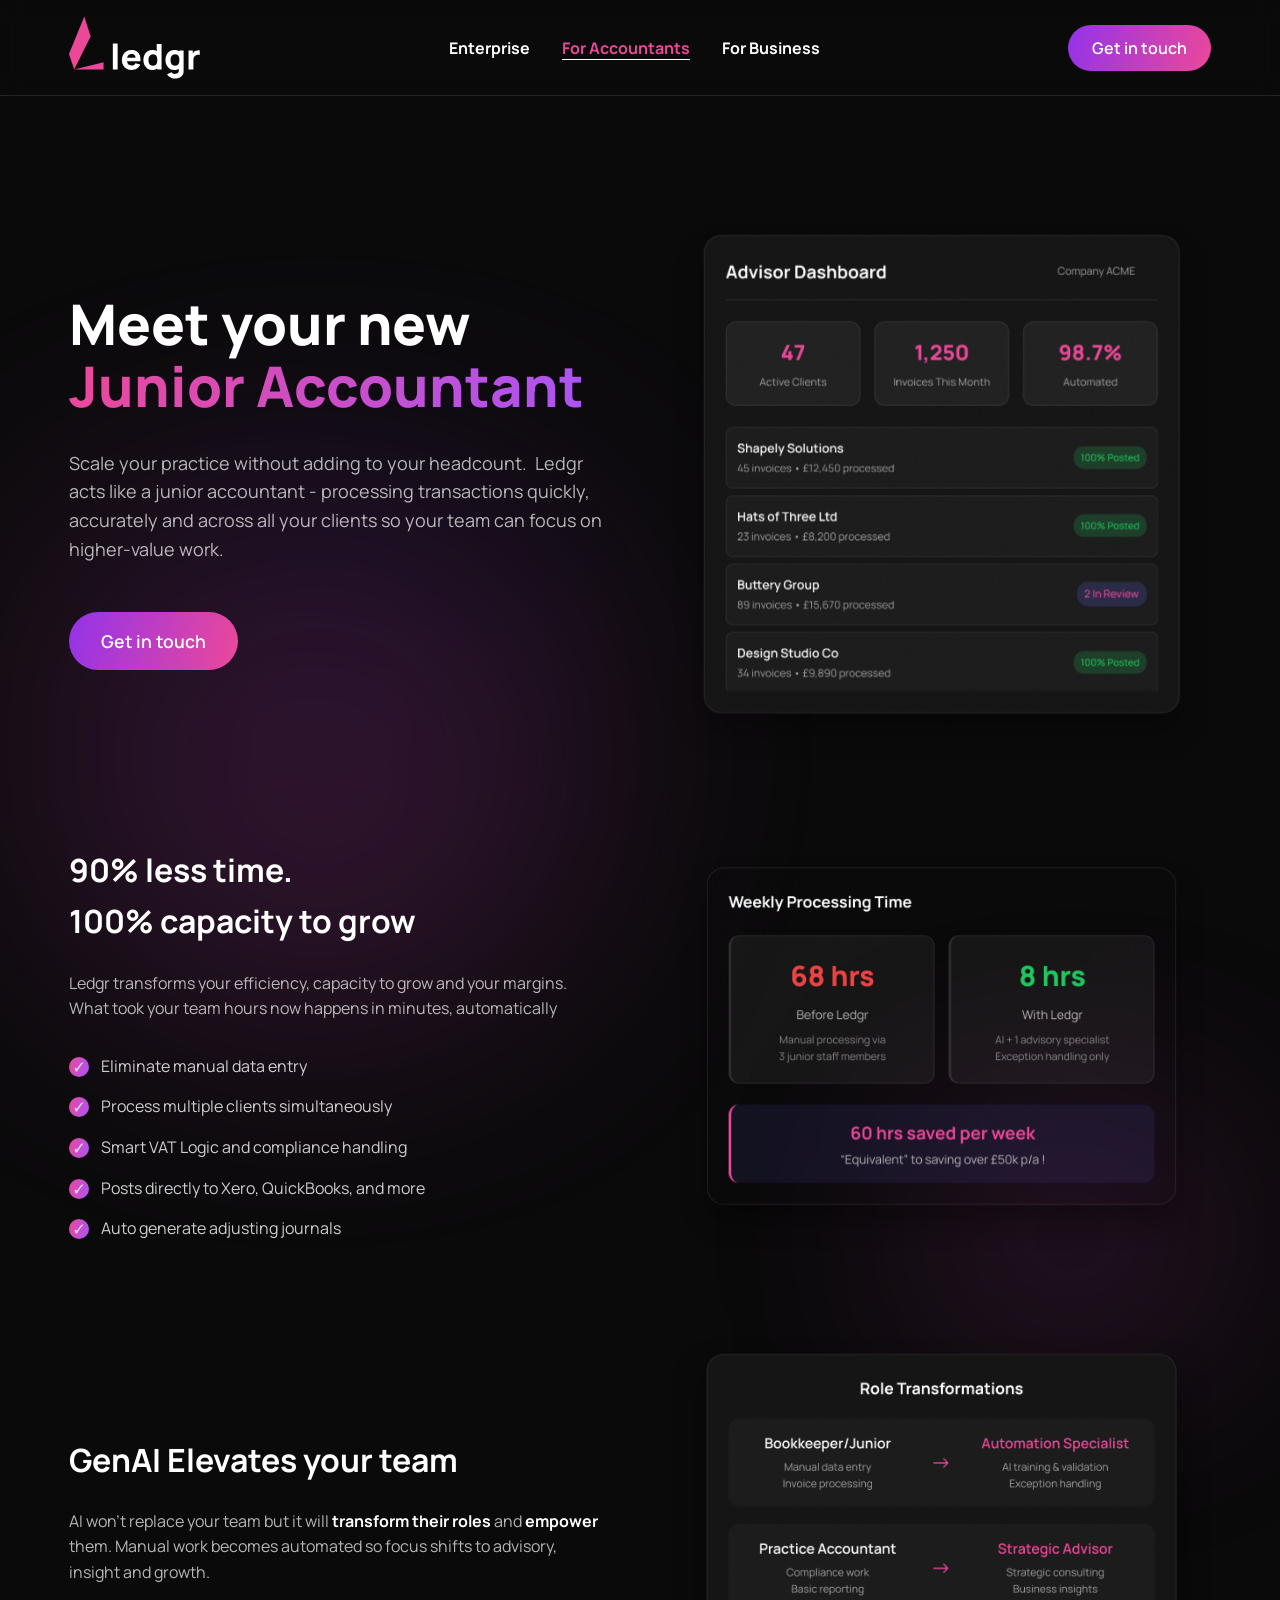
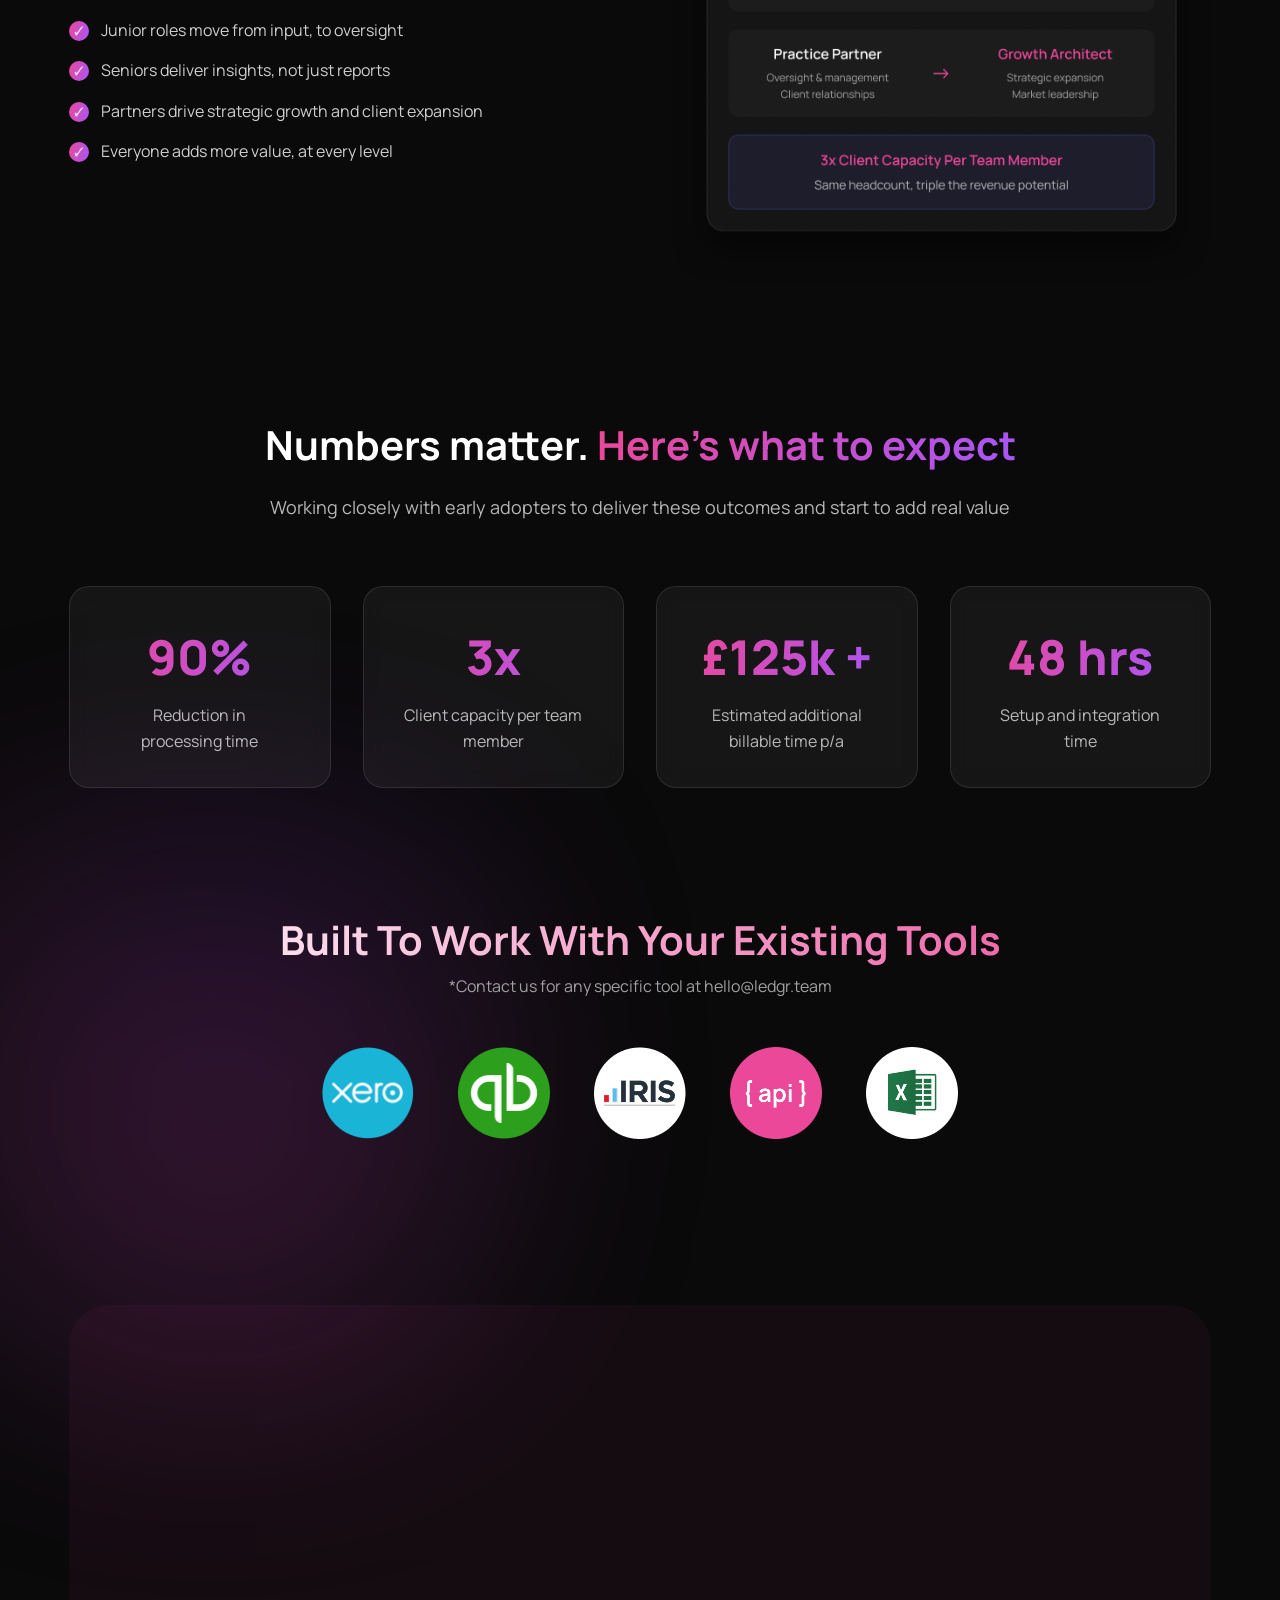
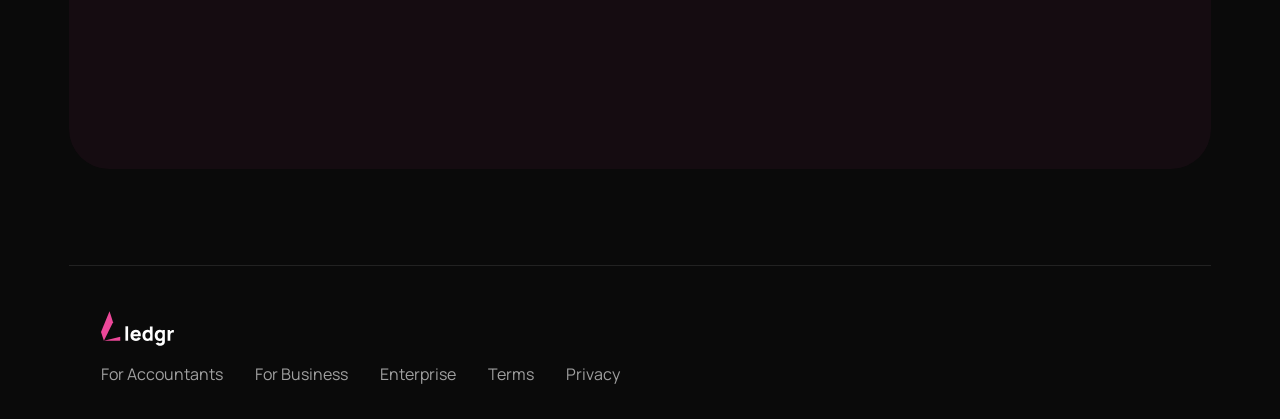
==== commit 00170845: "Fix Enterprise page: CTA heading/subtext, tool icons, parallax fractal" ====
--- a/for-accountants/index.html
+++ b/for-accountants/index.html
@@ -20,13 +20,13 @@
 			<a href="/"><img src="../images/logo.svg" alt="ledgr logo" /></a>
 			<nav>
 				<ul>
+					<li><a href="../for-enterprise">Enterprise</a></li>
 					<li class="current-page"><a href="../for-accountants">For Accountants</a></li>
 					<li><a href="../for-business">For Business</a></li>
-					<li><a href="#get-a-demo" class="modal-link">Get a demo</a></li>
 				</ul>
 			</nav>
 			<div class="header-right">
-				<a href="#join-waiting-list" class="button modal-link"><span>Join Waitlist</span></a>
+				<a href="#get-a-demo" class="button modal-link"><span>Get in touch</span></a>
 				<a href="#" class="button button-secondary toggle-nav"><span>Menu</span></a>
 			</div>
 		</div>
@@ -45,8 +45,7 @@
 						<p>Scale your practice without adding to your headcount.   Ledgr acts like a junior accountant - processing transactions quickly, accurately and across all your clients so your team can focus on higher-value work.</p>
 						<div class="buttons">
-							<a href="#join-waiting-list" class="button modal-link animate animated-delay-600" data-animate="fadeInUp"><span>Join the Waitlist</span></a>
-							<a href="#get-a-demo" class="button button-secondary modal-link animate animated-delay-800" data-animate="fadeInUp"><span>Book a Demo</span></a>
+							<a href="#get-a-demo" class="button modal-link animate animated-delay-600" data-animate="fadeInUp"><span>Get in touch</span></a>
 						</div>
 					</article>
 				</div>
@@ -143,7 +142,7 @@
 					<h2 class="animate" data-animate="fadeInUp">Shape the practice of <span>tomorrow</span>, today</h2>
 					<p class="animate animated-delay-200" data-animate="fadeInUp">Early adopter firms are already transforming how they work with Ledgr.<br/>Early access, VIP support and a head start on the future of accounting.</p>
 					<div class="buttons animate animated-delay-400" data-animate="fadeInUp">
-						<a href="#join-waiting-list" class="button modal-link"><span>Join the Waitlist</span></a>
+						<a href="#get-a-demo" class="button modal-link"><span>Get in touch</span></a>
 					</div>
 				</div>
 			</div>
@@ -156,6 +155,7 @@
 					<ul>
 						<li><a href="../for-accountants">For Accountants</a></li>
 						<li><a href="../for-business">For Business</a></li>
+						<li><a href="../for-enterprise">Enterprise</a></li>
 						<li><a href="../terms">Terms</a></li>
 						<li><a href="../privacy">Privacy</a></li>
 					</ul>
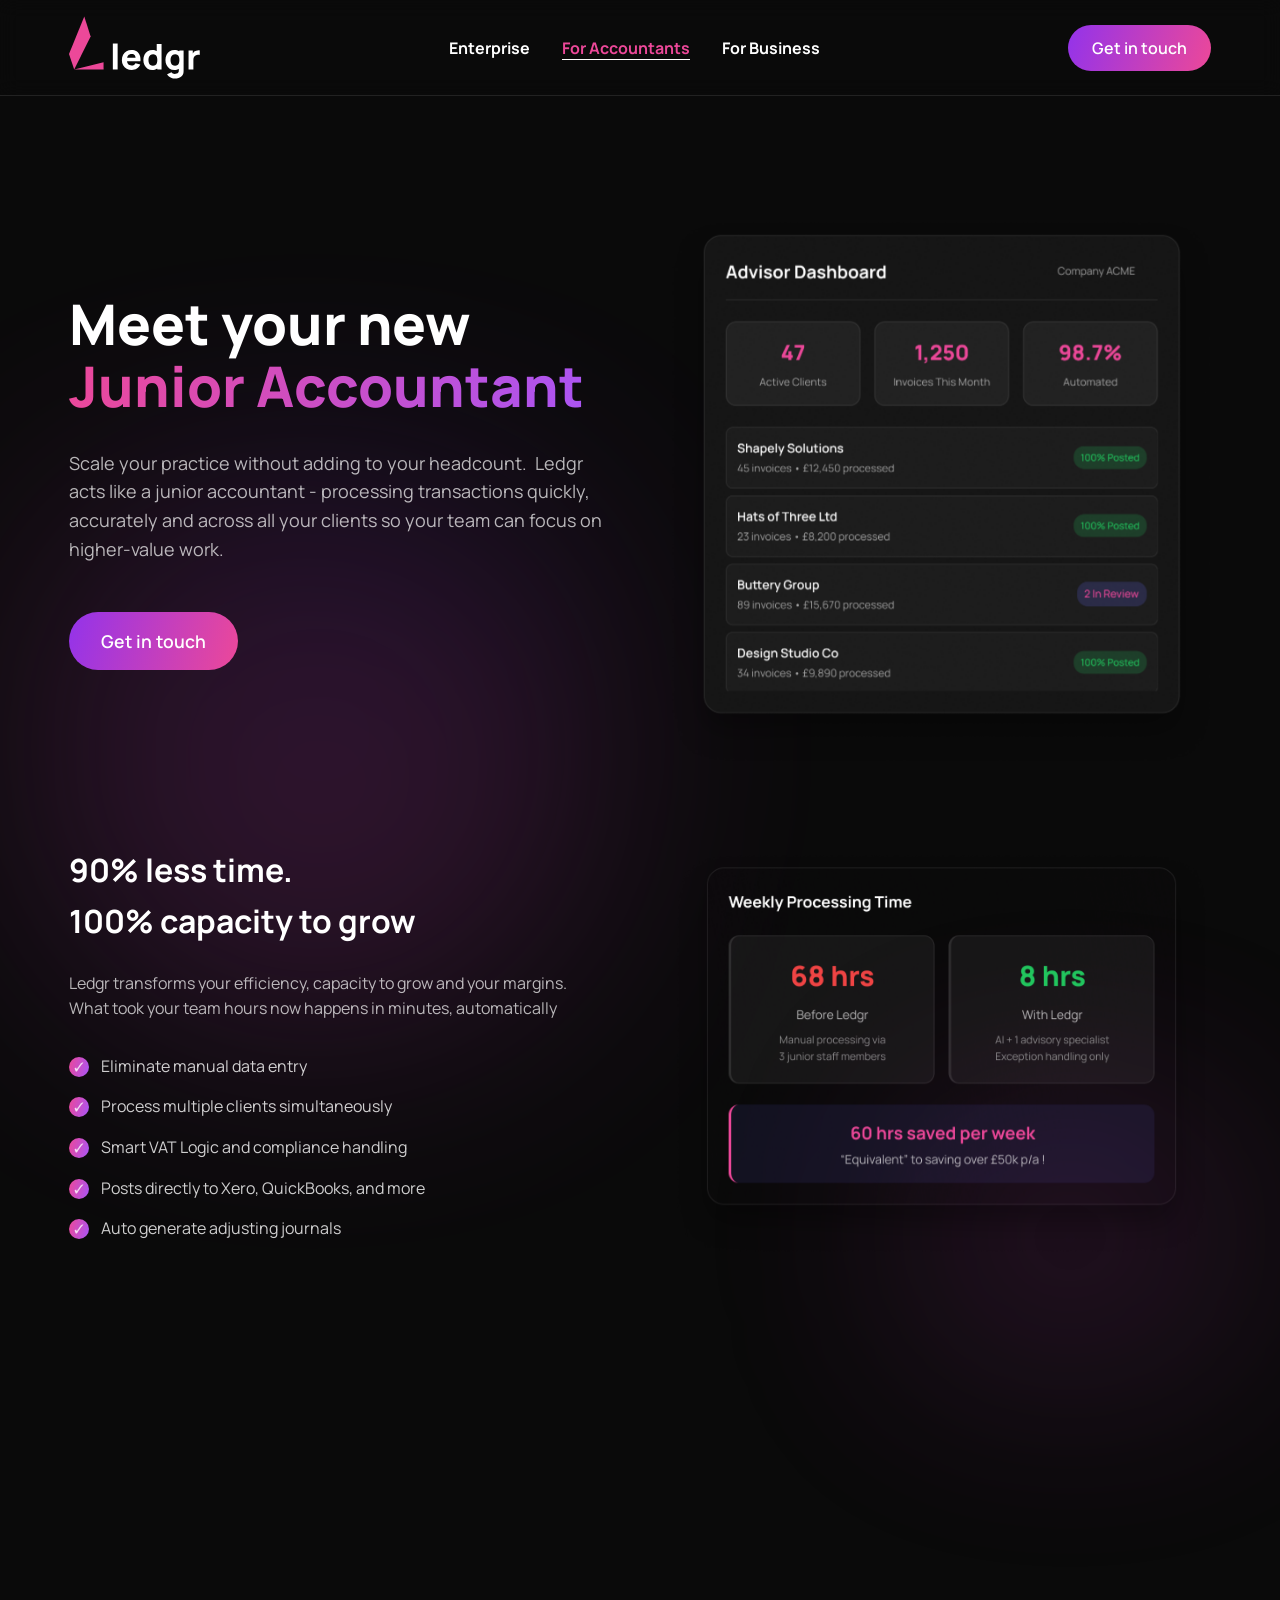
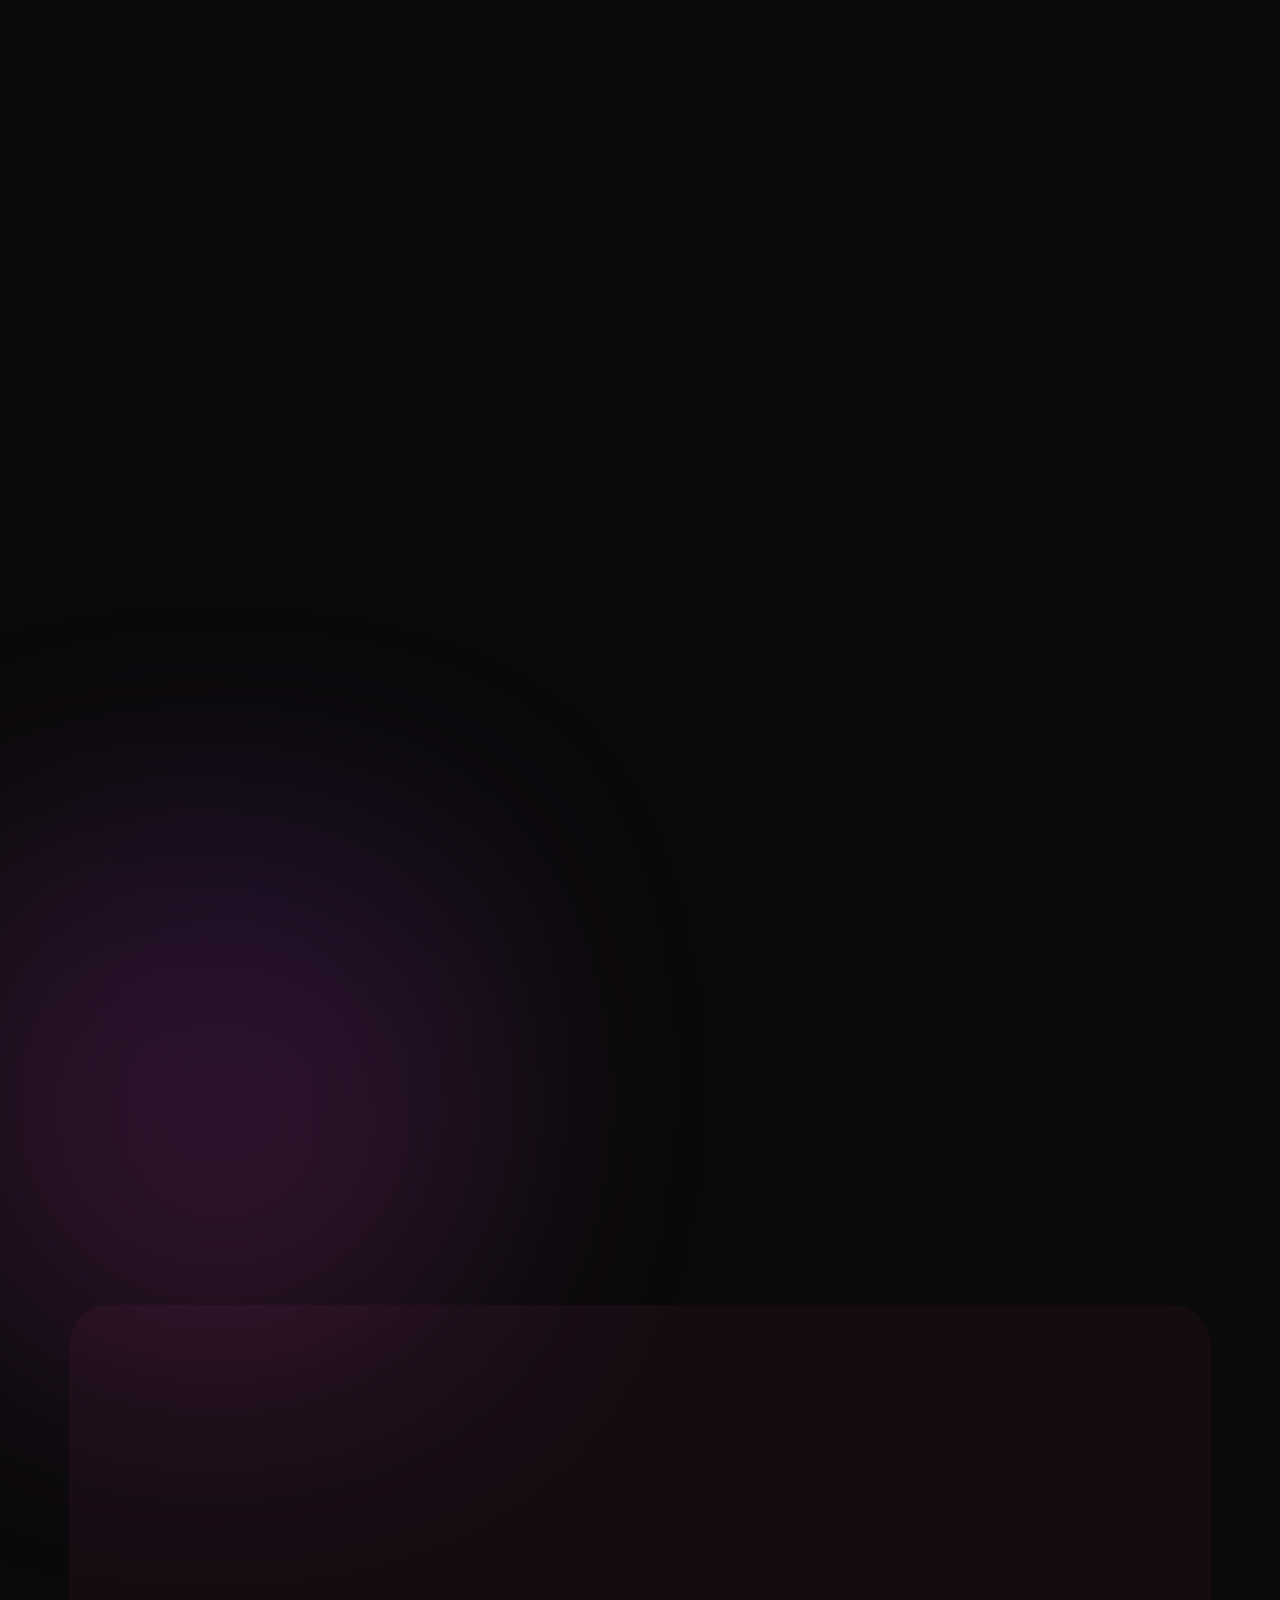
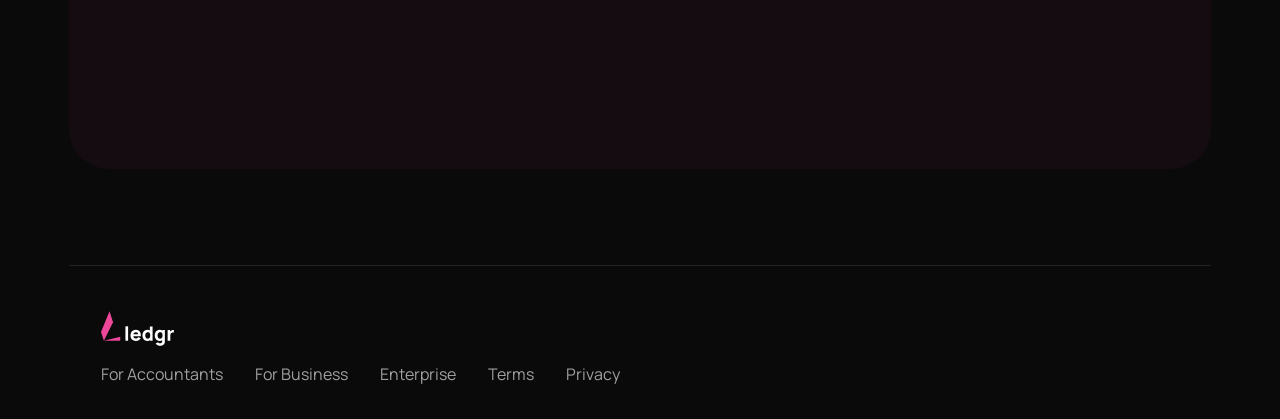
==== commit b6fdcc44: "Point contact form at the correct Brevo form (list 10)" ====
--- a/for-accountants/index.html
+++ b/for-accountants/index.html
@@ -174,8 +174,8 @@
 
 			<div class="modal-form">
 				<div class="modal-form-heading">
-					<h5>Start your Ledgr journey today</h5>
-					<p>Get your name on the list to be one of the first to try Ledgr.ai</p>
+					<h5>Get in touch with Ledgr</h5>
+					<p>Contact us for more information or to book a meeting or start a conversation with the team.</p>
 				</div>
 
 				<div class="sib-form">
@@ -200,8 +200,8 @@
 				            
 				        >
 				        	<div class="modal-form-success">
-								<h5>Check your inbox!</h5>
-								<p>Thanks for your interest in Legdr!<br/>Keep an eye on your inbox!</p>
+								<h5>Thanks, we've got it!</h5>
+								<p>Thanks for reaching out.<br/>A member of the Ledgr team will be in touch shortly.</p>
 								<div class="buttons">
 									<a href="/" class="button close-modal-window-link"><span>Back to site</span></a>
 								</div>
@@ -218,37 +218,9 @@
 				            <form
 				                id="sib-form"
 				                method="POST"
-				                action="https://a8857b0c.sibforms.com/serve/[base64]"
+				                action="https://a8857b0c.sibforms.com/serve/[base64]"
 				                data-type="subscription"
 				            >
-				                <div>
-				                    <div class="sib-checkbox-group sib-form-block">
-				                        <div class="form__entry entry_mcq">
-				                            <div class="form__label-row">
-				                                <div class="modal-form-checkboxes">
-				                                    <div class="entry__choice">
-				                                        <label class="checkbox__label">
-				                                            <input type="checkbox" class="input_replaced" name="PROSPECT_REQUEST[]" data-value="get a demo" value="get a demo" data-required="true" />
-				                                            <span class="checkbox checkbox_tick_positive"></span>
-				                                            <span>Request a demo</span>
-				                                        </label>
-				                                    </div>
-				                                    <div class="entry__choice">
-				                                        <label class="checkbox__label">
-				                                            <input type="checkbox" class="input_replaced" name="PROSPECT_REQUEST[]" data-value="join the waiting list" value="join the waiting list" data-required="true" />
-				                                            <span class="checkbox checkbox_tick_positive"></span>
-				                                            <span>Add me to the waiting list</span>
-				                                        </label>
-				                                    </div>
-				                                </div>
-				                            </div>
-				                            <label
-				                                class="entry__error entry__error--primary"
-				                            >
-				                            </label>
-				                        </div>
-				                    </div>
-				                </div>
 				                <div>
 				                    <div class="modal-form-field sib-input sib-form-block">
 				                        <div class="form__entry entry_block">
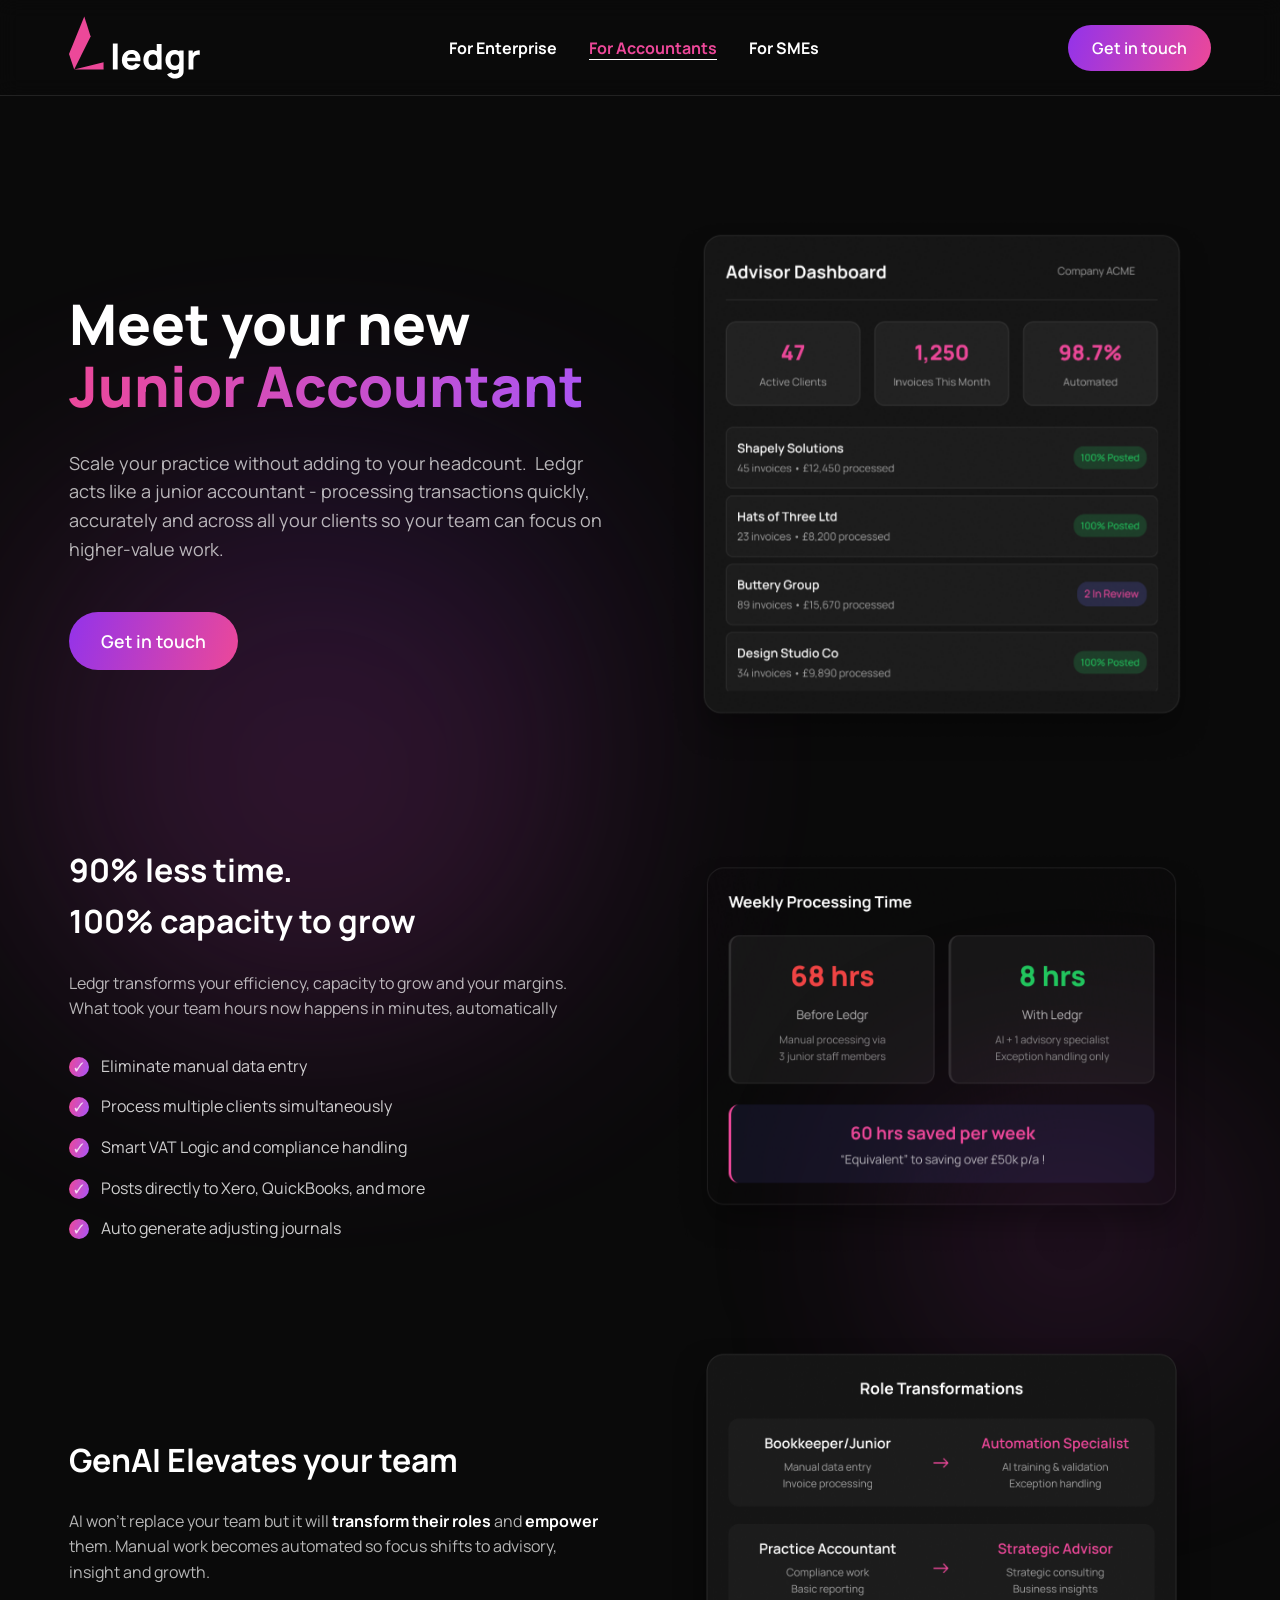
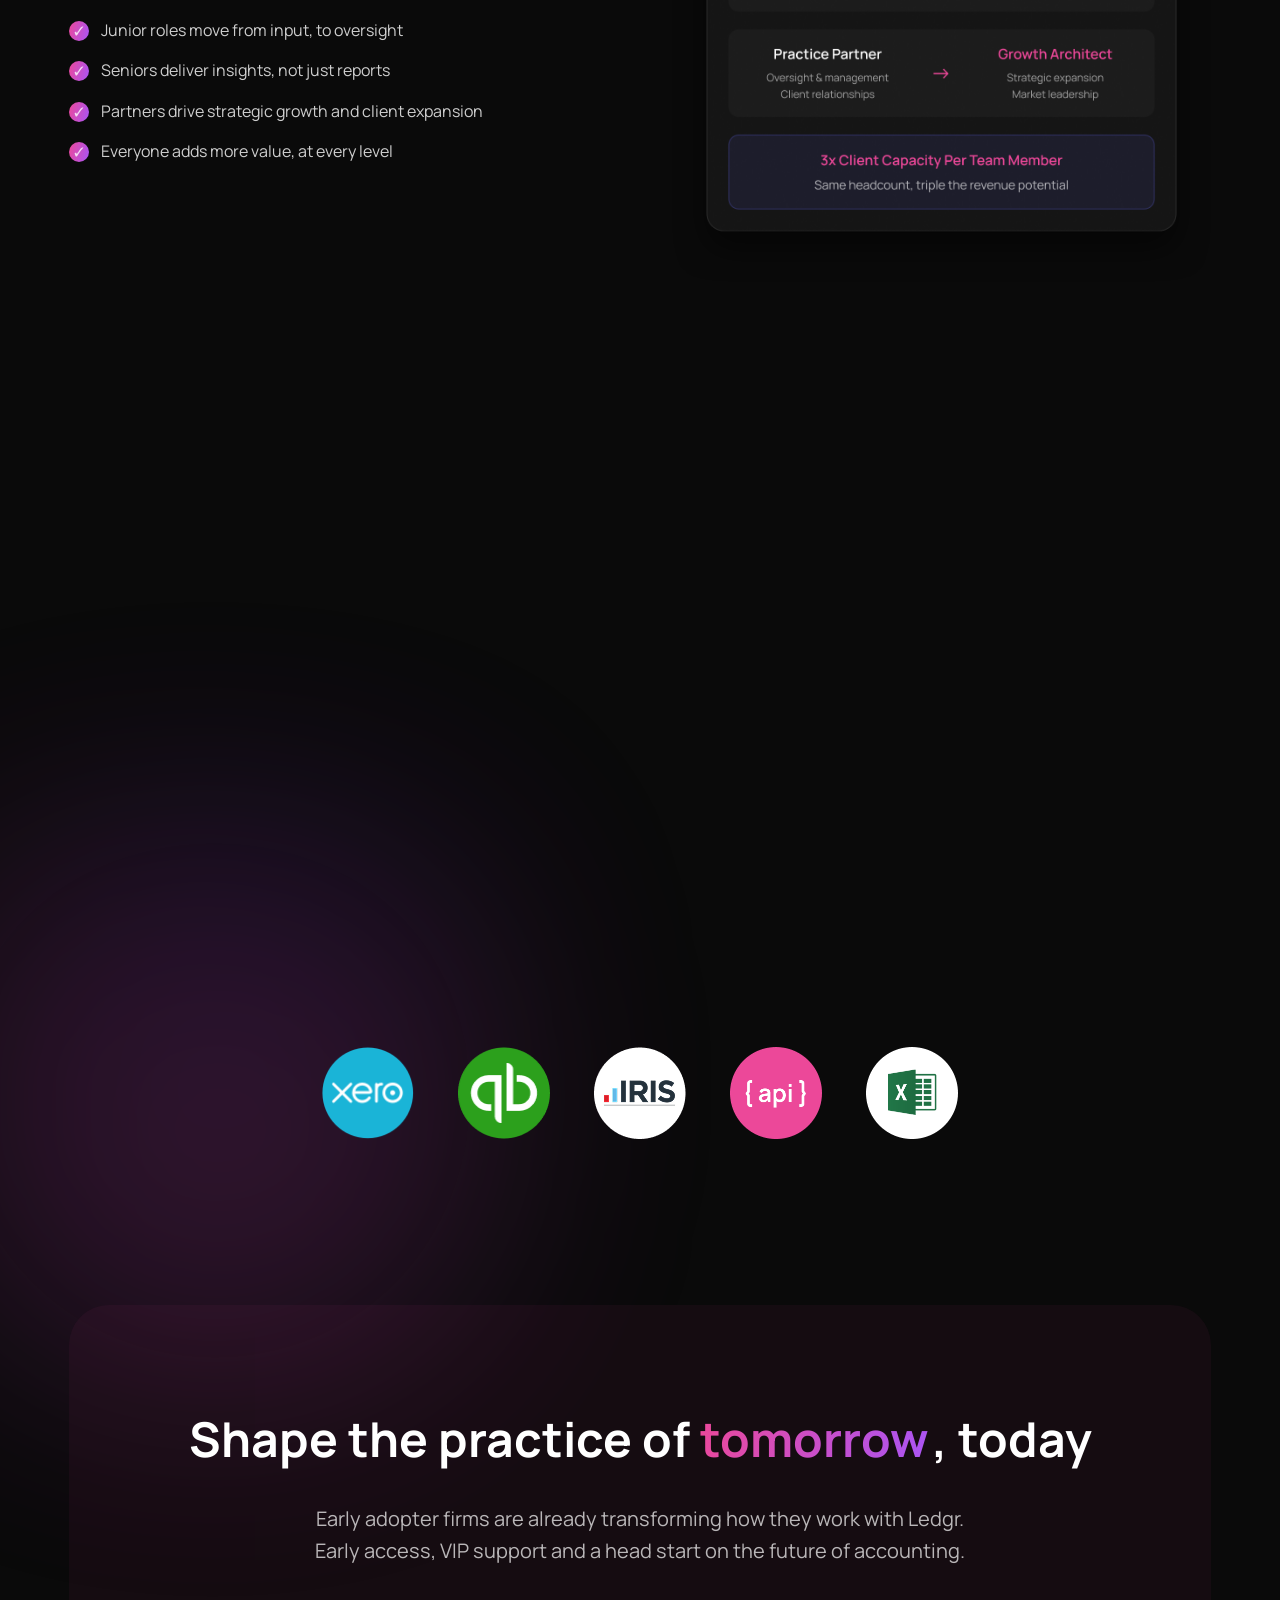
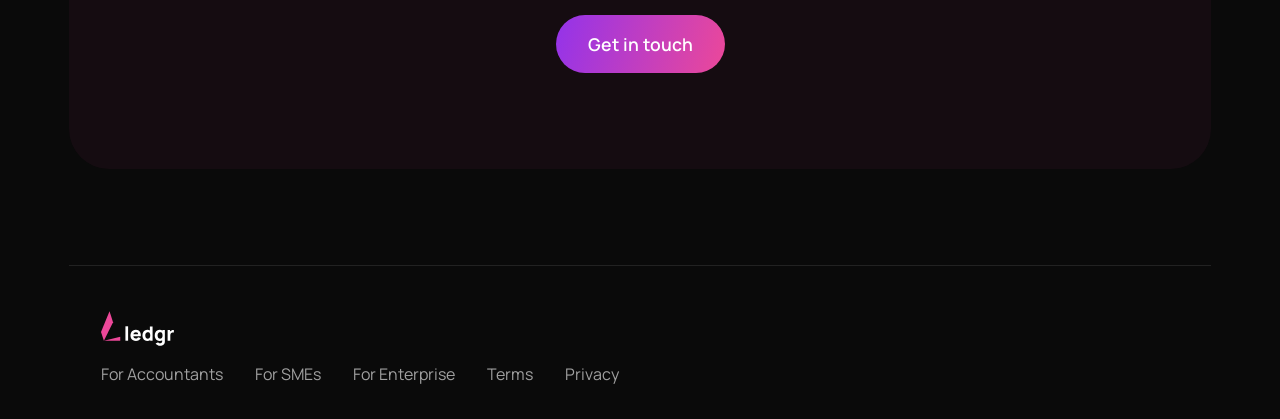
==== commit d7f543ef: "Nav label updates, heading gradient fixes, copy changes" ====
--- a/for-accountants/index.html
+++ b/for-accountants/index.html
@@ -20,9 +20,9 @@
 			<a href="/"><img src="../images/logo.svg" alt="ledgr logo" /></a>
 			<nav>
 				<ul>
-					<li><a href="../for-enterprise">Enterprise</a></li>
+					<li><a href="../for-enterprise">For Enterprise</a></li>
 					<li class="current-page"><a href="../for-accountants">For Accountants</a></li>
-					<li><a href="../for-business">For Business</a></li>
+					<li><a href="../for-business">For SMEs</a></li>
 				</ul>
 			</nav>
 			<div class="header-right">
@@ -154,8 +154,8 @@
 				<nav>
 					<ul>
 						<li><a href="../for-accountants">For Accountants</a></li>
-						<li><a href="../for-business">For Business</a></li>
-						<li><a href="../for-enterprise">Enterprise</a></li>
+						<li><a href="../for-business">For SMEs</a></li>
+						<li><a href="../for-enterprise">For Enterprise</a></li>
 						<li><a href="../terms">Terms</a></li>
 						<li><a href="../privacy">Privacy</a></li>
 					</ul>
